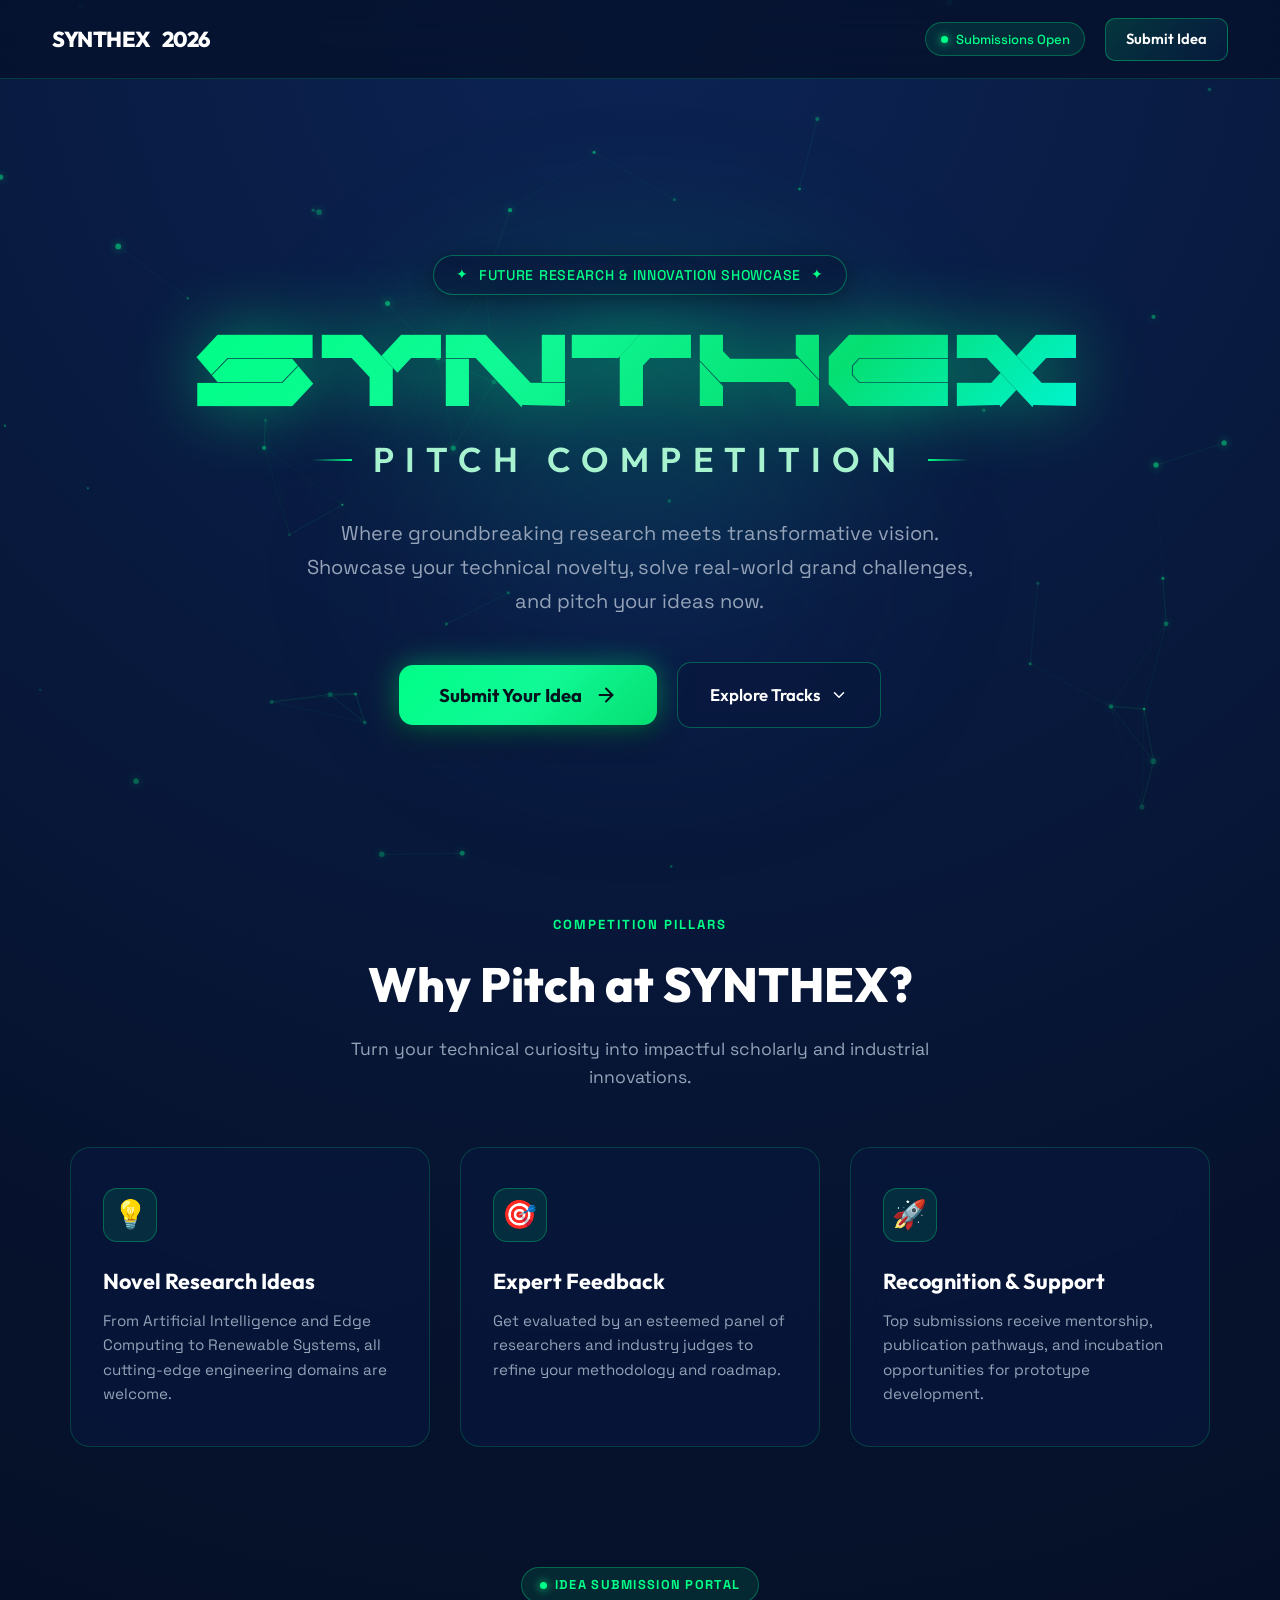
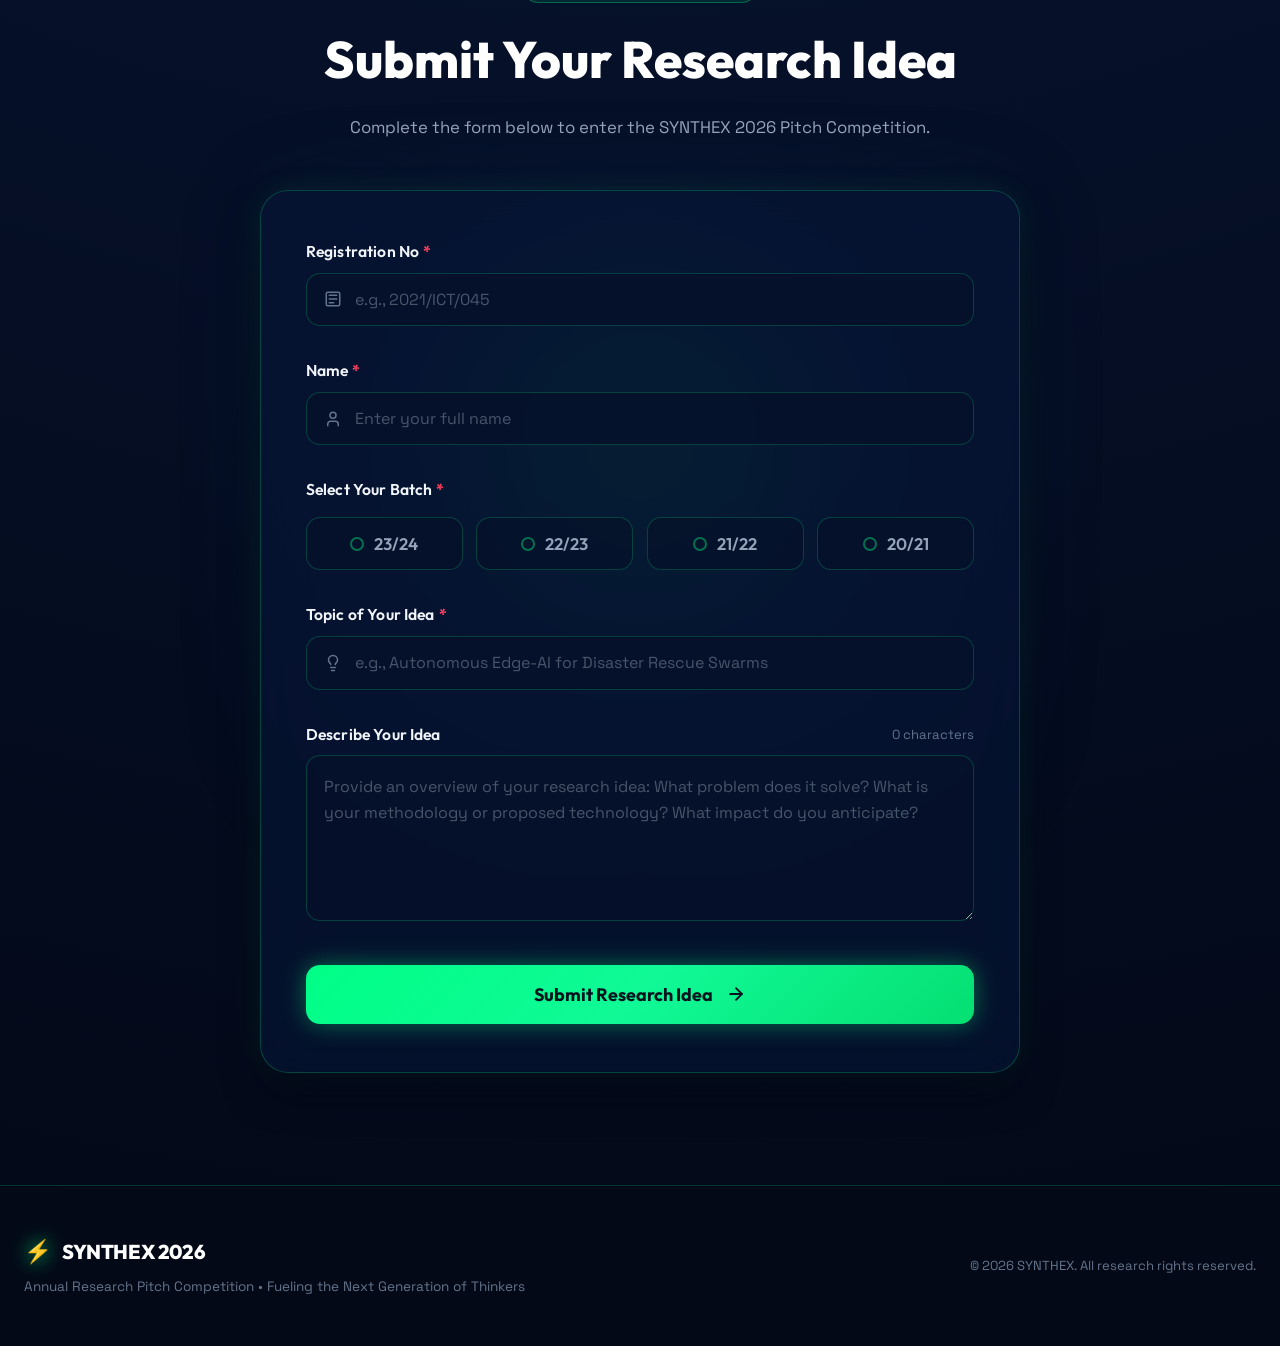
==== index.html @ 029b267d "Initial commit" ====
<!DOCTYPE html>
<html lang="en">
<head>
  <meta charset="UTF-8">
  <meta name="viewport" content="width=device-width, initial-scale=1.0">
  <title>SYNTHEX 2026 | Research Pitch Competition</title>
  <meta name="description" content="SYNTHEX 2026 Pitch Competition - Submit your innovative research ideas and transform vision into reality.">
  
  <!-- Favicon -->
  <link rel="icon" type="image/svg+xml" href="data:image/svg+xml,<svg xmlns='http://www.w3.org/2000/svg' viewBox='0 0 100 100'><text y='.9em' font-size='90'>⚡</text></svg>">
  
  <!-- Fonts: Space Grotesk & Outfit -->
  <link rel="preconnect" href="https://fonts.googleapis.com">
  <link rel="preconnect" href="https://fonts.gstatic.com" crossorigin>
  <link href="https://fonts.googleapis.com/css2?family=Outfit:wght@300;400;500;600;700;800;900&family=Space+Grotesk:wght@400;500;600;700&display=swap" rel="stylesheet">
  
  <!-- Stylesheet -->
  <link rel="stylesheet" href="styles.css">
</head>
<body>

  <!-- Ambient Glowing Background Canvas -->
  <canvas id="ambient-canvas"></canvas>

  <!-- Navigation Bar -->
  <header class="navbar">
    <div class="nav-container">
      <a href="#" class="brand-logo">
        <span class="logo-text">SYNTHEX &nbsp; 2026</span>
      </a>

      <div class="nav-actions">
        <span class="status-pill">
          <span class="pulse-dot"></span>
          Submissions Open
        </span>
        <a href="#submit-section" class="nav-cta-btn">Submit Idea</a>
      </div>
    </div>
  </header>

  <!-- Hero Section -->
  <main>
    <section class="hero-section">
      <div class="hero-glow-1"></div>
      <div class="hero-glow-2"></div>
      
      <div class="hero-content">
        <!-- Badge -->
        <div class="hero-badge">
          <span class="sparkle">✦</span>
          <span>Future Research & Innovation Showcase</span>
          <span class="sparkle">✦</span>
        </div>

        <!-- Main Title SYNTHEX -->
        <h1 class="hero-title" data-text="SYNTHEX">SYNTHEX</h1>

        <!-- Pitch Competition Subtitle -->
        <p class="hero-subtitle">Pitch Competition</p>

        <!-- Description Tagline -->
        <p class="hero-description">
          Where groundbreaking research meets transformative vision. Showcase your technical 
          novelty, solve real-world grand challenges, and pitch your ideas now.
        </p>

        <!-- CTA Action Buttons -->
        <div class="hero-actions">
          <button id="hero-submit-btn" class="cta-primary-btn">
            <span class="btn-glow"></span>
            <span class="btn-text">Submit Your Idea</span>
            <svg class="btn-icon" width="22" height="22" viewBox="0 0 24 24" fill="none" stroke="currentColor" stroke-width="2.2" stroke-linecap="round" stroke-linejoin="round">
              <path d="M5 12h14"></path>
              <path d="m12 5 7 7-7 7"></path>
            </svg>
          </button>
          
          <a href="#highlights-section" class="cta-secondary-btn">
            Explore Tracks
            <svg width="18" height="18" viewBox="0 0 24 24" fill="none" stroke="currentColor" stroke-width="2" stroke-linecap="round" stroke-linejoin="round">
              <path d="m6 9 6 6 6-6"/>
            </svg>
          </a>
        </div>

        </div>
      </div>
    </section>

    <!-- Highlights Section -->
    <section id="highlights-section" class="highlights-section">
      <div class="section-container">
        <div class="section-header">
          <span class="section-tag">COMPETITION PILLARS</span>
          <h2 class="section-title">Why Pitch at SYNTHEX?</h2>
          <p class="section-desc">Turn your technical curiosity into impactful scholarly and industrial innovations.</p>
        </div>

        <div class="cards-grid">
          <div class="feature-card">
            <div class="card-icon-box">💡</div>
            <h3>Novel Research Ideas</h3>
            <p>From Artificial Intelligence and Edge Computing to Renewable Systems, all cutting-edge engineering domains are welcome.</p>
          </div>

          <div class="feature-card">
            <div class="card-icon-box">🎯</div>
            <h3>Expert Feedback</h3>
            <p>Get evaluated by an esteemed panel of researchers and industry judges to refine your methodology and roadmap.</p>
          </div>

          <div class="feature-card">
            <div class="card-icon-box">🚀</div>
            <h3>Recognition & Support</h3>
            <p>Top submissions receive mentorship, publication pathways, and incubation opportunities for prototype development.</p>
          </div>
        </div>
      </div>
    </section>

    <!-- Submission Form Section -->
    <section id="submit-section" class="form-section">
      <div class="section-container">
        
        <!-- Form Header -->
        <div class="form-header-box">
          <div class="form-pill">
            <span class="dot-indicator"></span>
            IDEA SUBMISSION PORTAL
          </div>
          <h2 class="form-main-title">Submit Your Research Idea</h2>
          <p class="form-sub-desc">
            Complete the form below to enter the SYNTHEX 2026 Pitch Competition.
          </p>
        </div>

        <!-- Glassmorphism Form Card -->
        <div class="form-card-wrapper">
          <div class="form-glow-backdrop"></div>
          
          <form id="idea-form" class="modern-form" novalidate>
            
            <!-- Field 1: Registration Number -->
            <div class="form-group" id="group-regNo">
              <label for="regNo" class="form-label">
                Registration No <span class="required-star">*</span>
              </label>
              <div class="input-wrapper">
                <span class="input-icon">
                  <svg width="18" height="18" viewBox="0 0 24 24" fill="none" stroke="currentColor" stroke-width="2" stroke-linecap="round" stroke-linejoin="round">
                    <rect width="18" height="18" x="3" y="3" rx="2"/><path d="M7 7h10"/><path d="M7 12h10"/><path d="M7 17h6"/>
                  </svg>
                </span>
                <input 
                  type="text" 
                  id="regNo" 
                  name="regNo" 
                  class="form-control" 
                  placeholder="e.g., 2021/ICT/045"
                  required
                  autocomplete="off"
                >
                <span class="validation-badge"></span>
              </div>
            </div>

            <!-- Field 2: Full Name -->
            <div class="form-group" id="group-fullName">
              <label for="fullName" class="form-label">
                Name <span class="required-star">*</span>
              </label>
              <div class="input-wrapper">
                <span class="input-icon">
                  <svg width="18" height="18" viewBox="0 0 24 24" fill="none" stroke="currentColor" stroke-width="2" stroke-linecap="round" stroke-linejoin="round">
                    <path d="M19 21v-2a4 4 0 0 0-4-4H9a4 4 0 0 0-4 4v2"/><circle cx="12" cy="7" r="4"/>
                  </svg>
                </span>
                <input 
                  type="text" 
                  id="fullName" 
                  name="fullName" 
                  class="form-control" 
                  placeholder="Enter your full name" 
                  required
                  autocomplete="name"
                >
                <span class="validation-badge"></span>
              </div>
            </div>

            <!-- Field 3: Select Your Batch -->
            <div class="form-group" id="group-batch">
              <label class="form-label">
                Select Your Batch <span class="required-star">*</span>
              </label>
              
              <!-- Interactive Batch Selection Pills -->
              <div class="batch-pills-container" role="radiogroup" aria-label="Select Your Batch">
                <button type="button" class="batch-pill" data-batch="23/24">
                  <span class="batch-radio"></span>
                  <span class="batch-text">23/24</span>
                </button>
                <button type="button" class="batch-pill" data-batch="22/23">
                  <span class="batch-radio"></span>
                  <span class="batch-text">22/23</span>
                </button>
                <button type="button" class="batch-pill" data-batch="21/22">
                  <span class="batch-radio"></span>
                  <span class="batch-text">21/22</span>
                </button>
                <button type="button" class="batch-pill" data-batch="20/21">
                  <span class="batch-radio"></span>
                  <span class="batch-text">20/21</span>
                </button>
              </div>

              <!-- Hidden Native Select (synced for form data) -->
              <select id="batch" name="batch" class="hidden-select" required>
                <option value="" disabled selected>Select your batch</option>
                <option value="23/24">23/24</option>
                <option value="22/23">22/23</option>
                <option value="21/22">21/22</option>
                <option value="20/21">20/21</option>
              </select>
            </div>

            <!-- Field 4: Topic of Your Idea -->
            <div class="form-group" id="group-topic">
              <label for="topic" class="form-label">
                Topic of Your Idea <span class="required-star">*</span>
              </label>
              <div class="input-wrapper">
                <span class="input-icon">
                  <svg width="18" height="18" viewBox="0 0 24 24" fill="none" stroke="currentColor" stroke-width="2" stroke-linecap="round" stroke-linejoin="round">
                    <path d="M15 14c.2-1 .7-1.7 1.5-2.5 1-.9 1.5-2.2 1.5-3.5A6 6 0 0 0 6 8c0 1 .2 2.2 1.5 3.5.7.7 1.3 1.5 1.5 2.5"/>
                    <path d="M9 18h6"/><path d="M10 22h4"/>
                  </svg>
                </span>
                <input 
                  type="text" 
                  id="topic" 
                  name="topic" 
                  class="form-control" 
                  placeholder="e.g., Autonomous Edge-AI for Disaster Rescue Swarms" 
                  required
                  autocomplete="off"
                >
                <span class="validation-badge"></span>
              </div>
            </div>

            <!-- Field 5: Describe Your Idea -->
            <div class="form-group" id="group-description">
              <div class="label-with-counter">
                <label for="description" class="form-label">
                  Describe Your Idea
                </label>
                <span id="char-counter" class="char-count">0 characters</span>
              </div>

              <div class="textarea-wrapper">
                <textarea 
                  id="description" 
                  name="description" 
                  class="form-control form-textarea" 
                  rows="5" 
                  placeholder="Provide an overview of your research idea: What problem does it solve? What is your methodology or proposed technology? What impact do you anticipate?"
                ></textarea>
              </div>
            </div>

            <!-- Submission Status Alert -->
            <div id="form-alert" class="form-alert" style="display: none;"></div>

            <!-- Submit Button & Action Bar -->
            <div class="form-action-bar">
              <button type="submit" id="submit-btn" class="submit-action-btn">
                <span class="btn-spinner" id="btn-spinner" style="display: none;"></span>
                <span class="btn-label" id="btn-label">Submit Research Idea</span>
                <svg class="submit-arrow-icon" width="20" height="20" viewBox="0 0 24 24" fill="none" stroke="currentColor" stroke-width="2.2" stroke-linecap="round" stroke-linejoin="round">
                  <path d="M5 12h14"></path>
                  <path d="m12 5 7 7-7 7"></path>
                </svg>
              </button>
            </div>

          </form>
        </div>

      </div>
    </section>
  </main>

  <!-- Success Celebration Modal -->
  <div id="success-modal" class="modal-backdrop" style="display: none;">
    <div class="modal-card">
      <div class="success-icon-animated">
        <svg class="checkmark" xmlns="http://www.w3.org/2000/svg" viewBox="0 0 52 52">
          <circle class="checkmark__circle" cx="26" cy="26" r="25" fill="none"/>
          <path class="checkmark__check" fill="none" d="M14.1 27.2l7.1 7.2 16.7-16.8"/>
        </svg>
      </div>

      <span class="success-badge">SUBMISSION CONFIRMED</span>
      <h3 class="modal-title">Idea Successfully Submitted!</h3>
      <p class="modal-desc">
        Your research proposal has been recorded and safely synchronized with the official SYNTHEX 2026 Google Spreadsheet.
      </p>

      <!-- Submission Summary Box -->
      <div class="receipt-box">
        <div class="receipt-row">
          <span class="receipt-key">Topic:</span>
          <span class="receipt-val" id="receipt-topic">-</span>
        </div>
        <div class="receipt-row">
          <span class="receipt-key">Presenter:</span>
          <span class="receipt-val" id="receipt-name">-</span>
        </div>
        <div class="receipt-row">
          <span class="receipt-key">Batch:</span>
          <span class="receipt-val" id="receipt-batch">-</span>
        </div>
        <div class="receipt-row">
          <span class="receipt-key">Reference ID:</span>
          <span class="receipt-val" id="receipt-id">-</span>
        </div>
      </div>

      <div class="modal-actions">
        <button id="close-modal-btn" class="modal-primary-btn">Submit Another Idea</button>
      </div>
    </div>
  </div>

  <!-- Google Spreadsheet Integration Config Modal -->
  <div id="config-modal" class="modal-backdrop" style="display: none;">
    <div class="modal-card config-card">
      <div class="config-modal-header">
        <div class="config-title-group">
          <div class="config-icon">📊</div>
          <div>
            <h3>Google Spreadsheet Sync Settings</h3>
            <p>Configure where submitted ideas are stored</p>
          </div>
        </div>
        <button id="close-config-btn" class="close-x-btn" aria-label="Close">&times;</button>
      </div>

      <div class="config-content">
        <!-- Active Status -->
        <div class="integration-status-card">
          <div class="status-indicator-live">
            <span class="live-dot"></span>
            <div>
              <strong>Live Mode: Connected to SYNTHEX Google Form & Sheet</strong>
              <p>Form ID: <code>17yshc-_WReK7hkJFw-Rja6fRgYTfuDDETcJBow-sPzI</code></p>
            </div>
          </div>
          <span class="connected-badge">ACTIVE</span>
        </div>

        <div class="config-tabs">
          <p class="config-info-text">
            Every submission sent through this site is instantly submitted into your Google Form's response database and its linked Google Spreadsheet!
          </p>

          <div class="guide-box">
            <h4>How to view your responses in Google Sheets:</h4>
            <ol>
              <li>Open your Google Form at <a href="https://docs.google.com/forms/d/17yshc-_WReK7hkJFw-Rja6fRgYTfuDDETcJBow-sPzI/edit" target="_blank" rel="noopener">Google Forms Edit</a></li>
              <li>Click on the <strong>Responses</strong> tab at the top</li>
              <li>Click the green <strong>"Link to Sheets"</strong> icon</li>
              <li>All entries submitted from this website will appear in real time in your Google Spreadsheet!</li>
            </ol>
          </div>

          <!-- Custom Webhook URL Option (for Standalone Google Sheet via Apps Script) -->
          <div class="advanced-section">
            <label for="custom-script-url" class="advanced-label">
              <span>Optional: Custom Google Apps Script Web App URL</span>
              <span class="tag-opt">Advanced</span>
            </label>
            <input 
              type="url" 
              id="custom-script-url" 
              class="form-control code-input" 
              placeholder="https://script.google.com/macros/s/.../exec"
            >
            <p class="input-hint">Leave blank to use the pre-configured default Google Form/Sheet sync, or paste your Apps Script URL here.</p>
          </div>

          <!-- Local Backup Data Storage -->
          <div class="local-backup-bar">
            <span>Local Stored Submissions: <strong id="backup-count">0</strong></span>
            <button id="export-csv-btn" class="export-btn" type="button">Download CSV Backup</button>
          </div>
        </div>
      </div>

      <div class="modal-actions config-actions">
        <button id="save-config-btn" class="modal-primary-btn">Save Settings</button>
      </div>
    </div>
  </div>

  <!-- Footer -->
  <footer class="footer">
    <div class="footer-container">
      <div class="footer-left">
        <div class="brand-logo footer-logo">
          <span class="logo-symbol">⚡</span>
          <span class="logo-text">SYNTHEX 2026</span>
        </div>
        <p class="footer-tagline">Annual Research Pitch Competition • Fueling the Next Generation of Thinkers</p>
      </div>

      <div class="footer-right">
        <p class="copyright">© 2026 SYNTHEX. All research rights reserved.</p>
      </div>
    </div>
  </footer>

  <!-- Confetti Canvas for Celebration -->
  <canvas id="confetti-canvas"></canvas>

  <!-- App Script -->
  <script src="app.js"></script>
</body>
</html>
---- styles.css ----
/* ==========================================================================
   SYNTHEX 2026 - PITCH COMPETITION DESIGN SYSTEM
   Modern Electric Green & Deep Navy Blue Theme
   ========================================================================== */

:root {
  /* Core Deep Navy Blue Palette */
  --bg-deep: #030816;
  --bg-main: #06122d;
  --bg-secondary: #091c44;
  --bg-card: rgba(8, 24, 60, 0.74);
  --bg-card-hover: rgba(12, 34, 84, 0.9);
  --bg-glass: rgba(7, 21, 52, 0.7);
  
  /* Vibrant Electric Green & Cyber Accents */
  --accent-green: #00FF87;
  --accent-green-bright: #10F996;
  --accent-green-glow: rgba(0, 255, 135, 0.45);
  --accent-emerald: #05DF72;
  --accent-mint: #34D399;
  --accent-teal: #00F5D4;
  --accent-lime: #6EE7B7;
  --accent-navy-accent: #1E3A8A;
  
  /* Compatible Theme Colors */
  --accent-cyan: #00FF87;
  --accent-cyan-glow: rgba(0, 255, 135, 0.45);
  --accent-blue: #34D399;
  --accent-electric: #10F996;
  --accent-indigo: #05DF72;
  --accent-purple: #00F5D4;
  
  /* Text & Contrast */
  --text-pure: #ffffff;
  --text-main: #f1f5f9;
  --text-muted: #94a3b8;
  --text-dim: #64748b;
  
  /* Borders & Shadows */
  --border-subtle: rgba(0, 255, 135, 0.18);
  --border-focus: rgba(0, 255, 135, 0.75);
  --border-glass: rgba(255, 255, 255, 0.08);
  --shadow-card: 0 20px 45px -10px rgba(2, 6, 20, 0.85), 0 0 35px -5px rgba(0, 255, 135, 0.12);
  --shadow-glow: 0 0 25px rgba(0, 255, 135, 0.38);

  /* Typography */
  --font-display: 'Outfit', sans-serif;
  --font-body: 'Space Grotesk', -apple-system, BlinkMacSystemFont, sans-serif;
  --font-heading-display: 'Resond', 'Outfit', sans-serif;

  /* Transitions */
  --transition-smooth: all 0.3s cubic-bezier(0.16, 1, 0.3, 1);
  --transition-spring: all 0.4s cubic-bezier(0.34, 1.56, 0.64, 1);
}

/* Base & Reset */
*, *::before, *::after {
  box-sizing: border-box;
  margin: 0;
  padding: 0;
}

@font-face {
  font-family: 'Resond';
  src: url('Resond-Regular.otf') format('opentype');
  font-style: normal;
  font-display: swap;
}

html {
  scroll-behavior: smooth;
  font-size: 16px;
  background-color: var(--bg-deep);
}

body {
  font-family: var(--font-body);
  color: var(--text-main);
  background: radial-gradient(circle at 50% 0%, #0c2354 0%, var(--bg-main) 45%, var(--bg-deep) 100%);
  min-height: 100vh;
  overflow-x: hidden;
  line-height: 1.6;
  position: relative;
  -webkit-font-smoothing: antialiased;
}

/* Background Ambient Canvas */
#ambient-canvas {
  position: fixed;
  top: 0;
  left: 0;
  width: 100%;
  height: 100%;
  pointer-events: none;
  z-index: 0;
  opacity: 0.75;
}

/* Confetti Celebration Canvas */
#confetti-canvas {
  position: fixed;
  top: 0;
  left: 0;
  width: 100%;
  height: 100%;
  pointer-events: none;
  z-index: 99999;
}

/* ==========================================================================
   NAVIGATION BAR
   ========================================================================== */

.navbar {
  position: sticky;
  top: 0;
  width: 100%;
  z-index: 100;
  backdrop-filter: blur(18px);
  -webkit-backdrop-filter: blur(18px);
  background: rgba(6, 18, 45, 0.82);
  border-bottom: 1px solid var(--border-subtle);
  transition: var(--transition-smooth);
}

.nav-container {
  max-width: 1240px;
  margin: 0 auto;
  padding: 1.1rem 2rem;
  display: flex;
  align-items: center;
  justify-content: space-between;
}

.brand-logo {
  display: flex;
  align-items: center;
  gap: 0.65rem;
  text-decoration: none;
  color: var(--text-pure);
  font-family: var(--font-display);
  font-weight: 800;
  font-size: 1.35rem;
  letter-spacing: -0.02em;
}

.logo-symbol {
  font-size: 1.4rem;
  filter: drop-shadow(0 0 10px var(--accent-green));
}

.logo-year {
  font-size: 0.85rem;
  font-weight: 600;
  padding: 0.2rem 0.55rem;
  background: rgba(0, 255, 135, 0.12);
  color: var(--accent-green);
  border-radius: 999px;
  border: 1px solid rgba(0, 255, 135, 0.35);
  margin-left: 0.35rem;
}

.nav-actions {
  display: flex;
  align-items: center;
  gap: 1.25rem;
}

.status-pill {
  display: inline-flex;
  align-items: center;
  gap: 0.5rem;
  padding: 0.35rem 0.9rem;
  background: rgba(0, 255, 135, 0.1);
  color: var(--accent-green);
  border: 1px solid rgba(0, 255, 135, 0.28);
  border-radius: 999px;
  font-size: 0.82rem;
  font-weight: 500;
}

.pulse-dot {
  width: 7px;
  height: 7px;
  background-color: var(--accent-green);
  border-radius: 50%;
  box-shadow: 0 0 8px var(--accent-green);
  animation: pulseAnimation 2s infinite;
}

@keyframes pulseAnimation {
  0% { transform: scale(0.95); opacity: 0.8; }
  50% { transform: scale(1.4); opacity: 1; }
  100% { transform: scale(0.95); opacity: 0.8; }
}

.nav-cta-btn {
  text-decoration: none;
  font-family: var(--font-display);
  font-weight: 600;
  font-size: 0.92rem;
  color: var(--text-pure);
  background: linear-gradient(135deg, rgba(0, 255, 135, 0.15), rgba(10, 35, 80, 0.45));
  padding: 0.55rem 1.25rem;
  border-radius: 10px;
  border: 1px solid rgba(0, 255, 135, 0.35);
  transition: var(--transition-smooth);
}

.nav-cta-btn:hover {
  background: linear-gradient(135deg, var(--accent-green), var(--accent-emerald));
  color: #03141f;
  box-shadow: 0 0 20px rgba(0, 255, 135, 0.45);
  transform: translateY(-1px);
}

.icon-btn {
  background: rgba(255, 255, 255, 0.05);
  border: 1px solid var(--border-subtle);
  color: var(--text-muted);
  width: 40px;
  height: 40px;
  border-radius: 10px;
  cursor: pointer;
  display: flex;
  align-items: center;
  justify-content: center;
  transition: var(--transition-smooth);
}

.icon-btn:hover {
  color: var(--accent-green);
  border-color: var(--accent-green);
  background: rgba(0, 255, 135, 0.12);
  transform: rotate(30deg);
}

/* ==========================================================================
   HERO SECTION
   Large Capital SYNTHEX, Pitch Competition Subtitle, Dark Navy BG, CTA
   ========================================================================== */

.hero-section {
  position: relative;
  min-height: 88vh;
  display: flex;
  align-items: center;
  justify-content: center;
  text-align: center;
  padding: 5rem 1.5rem 2rem;
  z-index: 10;
}

/* Ambient Radial Glows behind Hero */
.hero-glow-1 {
  position: absolute;
  top: 15%;
  left: 50%;
  transform: translateX(-50%);
  width: 650px;
  height: 400px;
  background: radial-gradient(ellipse at center, rgba(0, 255, 135, 0.22) 0%, rgba(16, 249, 150, 0.08) 45%, transparent 70%);
  filter: blur(70px);
  pointer-events: none;
  z-index: -1;
}

.hero-glow-2 {
  position: absolute;
  top: 40%;
  left: 50%;
  transform: translateX(-50%);
  width: 500px;
  height: 350px;
  background: radial-gradient(ellipse at center, rgba(14, 45, 105, 0.45) 0%, transparent 70%);
  filter: blur(85px);
  pointer-events: none;
  z-index: -1;
}

.hero-content {
  max-width: 900px;
  margin: 0 auto;
  display: flex;
  flex-direction: column;
  align-items: center;
}

.hero-badge {
  display: inline-flex;
  align-items: center;
  gap: 0.65rem;
  padding: 0.5rem 1.35rem;
  background: rgba(8, 24, 60, 0.75);
  border: 1px solid rgba(0, 255, 135, 0.35);
  border-radius: 999px;
  font-size: 0.88rem;
  font-weight: 500;
  color: var(--accent-green);
  letter-spacing: 0.05em;
  text-transform: uppercase;
  margin-bottom: 2rem;
  backdrop-filter: blur(10px);
  box-shadow: 0 4px 20px rgba(0, 0, 0, 0.35);
  animation: floatSubtle 4s ease-in-out infinite;
}

@keyframes floatSubtle {
  0%, 100% { transform: translateY(0); }
  50% { transform: translateY(-4px); }
}

.sparkle {
  color: var(--accent-green);
  font-size: 0.85rem;
}

/* SYNTHEX: Large Capital Font matching electric green and navy theme */
.hero-title {
  font-family: var(--font-heading-display);
  font-size: clamp(3.2rem, 8.5vw, 6rem);
  text-transform: uppercase;
  letter-spacing: 0.08em;
  line-height: 0.95;
  margin-bottom: 0.85rem;
  position: relative;
  
  /* Luminous Electric Green Gradient (No White) */
  background: linear-gradient(
    135deg, 
    #00FF87 0%, 
    #10F996 35%, 
    #05DF72 70%, 
    #00F5D4 100%
  );
  -webkit-background-clip: text;
  background-clip: text;
  -webkit-text-fill-color: transparent;
  
  filter: drop-shadow(0 0 35px rgba(0, 255, 135, 0.45));
  user-select: none;
}

/* Pitch Competition: Smaller font directly below SYNTHEX */
.hero-subtitle {
  font-family: var(--font-display);
  font-size: clamp(1.35rem, 3.2vw, 2.15rem);
  font-weight: 600;
  letter-spacing: 0.32em;
  text-transform: uppercase;
  color: #a7f3d0;
  margin-bottom: 1.8rem;
  position: relative;
  display: inline-block;
  padding: 0 1rem;
}

.hero-subtitle::before,
.hero-subtitle::after {
  content: '';
  position: absolute;
  top: 50%;
  width: 40px;
  height: 2px;
  background: linear-gradient(90deg, transparent, var(--accent-green));
}

.hero-subtitle::before {
  left: -45px;
}

.hero-subtitle::after {
  right: -45px;
  background: linear-gradient(90deg, var(--accent-green), transparent);
}

.hero-description {
  font-size: clamp(1.05rem, 2vw, 1.25rem);
  color: var(--text-muted);
  max-width: 680px;
  margin-bottom: 2.8rem;
  line-height: 1.7;
}

/* Hero Actions */
.hero-actions {
  display: flex;
  align-items: center;
  justify-content: center;
  flex-wrap: wrap;
  gap: 1.25rem;
  margin-bottom: 1rem;
}

/* "Submit Your Idea" Hero Button */
.cta-primary-btn {
  position: relative;
  display: inline-flex;
  align-items: center;
  gap: 0.85rem;
  padding: 1.15rem 2.5rem;
  font-family: var(--font-display);
  font-size: 1.15rem;
  font-weight: 700;
  color: #03141f;
  background: linear-gradient(135deg, #00FF87 0%, #10F996 50%, #05DF72 100%);
  border: none;
  border-radius: 14px;
  cursor: pointer;
  box-shadow: 0 0 30px rgba(0, 255, 135, 0.45), 0 10px 25px rgba(2, 6, 20, 0.65);
  transition: var(--transition-spring);
  overflow: hidden;
}

.cta-primary-btn:hover {
  transform: translateY(-3px) scale(1.03);
  box-shadow: 0 0 45px rgba(0, 255, 135, 0.75), 0 15px 30px rgba(2, 6, 20, 0.8);
}

.cta-primary-btn:active {
  transform: translateY(0) scale(0.99);
}

.btn-glow {
  position: absolute;
  top: -50%;
  left: -50%;
  width: 200%;
  height: 200%;
  background: radial-gradient(circle, rgba(255, 255, 255, 0.4) 10%, transparent 60%);
  opacity: 0;
  transform: rotate(30deg);
  transition: opacity 0.5s;
  pointer-events: none;
}

.cta-primary-btn:hover .btn-glow {
  opacity: 1;
}

.btn-icon {
  transition: transform 0.3s ease;
}

.cta-primary-btn:hover .btn-icon {
  transform: translateX(4px);
}

.cta-secondary-btn {
  display: inline-flex;
  align-items: center;
  gap: 0.6rem;
  padding: 1.15rem 2rem;
  font-family: var(--font-display);
  font-size: 1.05rem;
  font-weight: 600;
  color: var(--text-pure);
  background: rgba(8, 24, 60, 0.65);
  border: 1px solid rgba(0, 255, 135, 0.3);
  border-radius: 14px;
  text-decoration: none;
  backdrop-filter: blur(10px);
  transition: var(--transition-smooth);
}

.cta-secondary-btn:hover {
  background: rgba(12, 34, 84, 0.9);
  border-color: var(--accent-green);
  color: var(--accent-green);
  transform: translateY(-2px);
}

/* ==========================================================================
   HIGHLIGHTS / TRACKS SECTION
   ========================================================================== */

.highlights-section {
  position: relative;
  padding: 2.5rem 1.5rem;
  z-index: 10;
}

.section-container {
  max-width: 1140px;
  margin: 0 auto;
}

.section-header {
  text-align: center;
  margin-bottom: 3.5rem;
}

.section-tag {
  display: inline-block;
  font-size: 0.82rem;
  font-weight: 700;
  letter-spacing: 0.15em;
  color: var(--accent-green);
  text-transform: uppercase;
  margin-bottom: 0.65rem;
}

.section-title {
  font-family: var(--font-display);
  font-size: clamp(2.1rem, 4vw, 3rem);
  font-weight: 800;
  color: var(--text-pure);
  margin-bottom: 0.75rem;
}

.section-desc {
  font-size: 1.1rem;
  color: var(--text-muted);
  max-width: 580px;
  margin: 0 auto;
}

.cards-grid {
  display: grid;
  grid-template-columns: repeat(auto-fit, minmax(300px, 1fr));
  gap: 1.85rem;
}

.feature-card {
  background: var(--bg-card);
  border: 1px solid var(--border-subtle);
  border-radius: 20px;
  padding: 2.5rem 2rem;
  backdrop-filter: blur(16px);
  transition: var(--transition-smooth);
  position: relative;
  overflow: hidden;
}

.feature-card::before {
  content: '';
  position: absolute;
  top: 0;
  left: 0;
  width: 100%;
  height: 3px;
  background: linear-gradient(90deg, var(--accent-green), var(--accent-emerald));
  opacity: 0;
  transition: opacity 0.3s ease;
}

.feature-card:hover {
  transform: translateY(-6px);
  background: var(--bg-card-hover);
  border-color: rgba(0, 255, 135, 0.45);
  box-shadow: var(--shadow-card);
}

.feature-card:hover::before {
  opacity: 1;
}

.card-icon-box {
  width: 54px;
  height: 54px;
  display: flex;
  align-items: center;
  justify-content: center;
  font-size: 1.75rem;
  background: rgba(0, 255, 135, 0.1);
  border: 1px solid rgba(0, 255, 135, 0.28);
  border-radius: 14px;
  margin-bottom: 1.4rem;
}

.feature-card h3 {
  font-family: var(--font-display);
  font-size: 1.35rem;
  font-weight: 700;
  color: var(--text-pure);
  margin-bottom: 0.65rem;
}

.feature-card p {
  color: var(--text-muted);
  font-size: 0.95rem;
  line-height: 1.6;
}

/* ==========================================================================
   SUBMISSION FORM SECTION
   Glassmorphic Interactive Form Container with Real-time Validation
   ========================================================================== */

.form-section {
  position: relative;
  padding: 5rem 1.5rem 7rem;
  z-index: 10;
}

.form-header-box {
  text-align: center;
  max-width: 680px;
  margin: 0 auto 3rem;
}

.form-pill {
  display: inline-flex;
  align-items: center;
  gap: 0.5rem;
  padding: 0.4rem 1.1rem;
  background: rgba(0, 255, 135, 0.1);
  border: 1px solid rgba(0, 255, 135, 0.3);
  border-radius: 999px;
  font-size: 0.8rem;
  font-weight: 700;
  letter-spacing: 0.1em;
  color: var(--accent-green);
  margin-bottom: 1rem;
}

.dot-indicator {
  width: 7px;
  height: 7px;
  background-color: var(--accent-green);
  border-radius: 50%;
  box-shadow: 0 0 8px var(--accent-green);
}

.form-main-title {
  font-family: var(--font-display);
  font-size: clamp(2.2rem, 4.5vw, 3.2rem);
  font-weight: 800;
  color: var(--text-pure);
  margin-bottom: 0.85rem;
}

.form-sub-desc {
  font-size: 1.05rem;
  color: var(--text-muted);
  line-height: 1.65;
}

/* Form Card Wrapper */
.form-card-wrapper {
  max-width: 760px;
  margin: 0 auto;
  position: relative;
}

.form-glow-backdrop {
  position: absolute;
  inset: -15px;
  background: radial-gradient(circle at 50% 30%, rgba(0, 255, 135, 0.18), rgba(10, 35, 85, 0.22), transparent 70%);
  filter: blur(35px);
  border-radius: 35px;
  z-index: -1;
  pointer-events: none;
}

.modern-form {
  background: var(--bg-glass);
  backdrop-filter: blur(25px);
  -webkit-backdrop-filter: blur(25px);
  border: 1px solid rgba(0, 255, 135, 0.22);
  border-radius: 28px;
  padding: 3rem 2.8rem;
  box-shadow: var(--shadow-card);
  display: flex;
  flex-direction: column;
  gap: 2rem;
  transition: var(--transition-smooth);
}

/* Highlight glow when focused or navigated to */
.modern-form.form-active-glow {
  border-color: var(--accent-green);
  box-shadow: 0 0 50px rgba(0, 255, 135, 0.35), var(--shadow-card);
}

/* Form Groups & Labels */
.form-group {
  display: flex;
  flex-direction: column;
  gap: 0.55rem;
}

.form-label {
  font-family: var(--font-display);
  font-weight: 600;
  font-size: 0.98rem;
  color: var(--text-main);
  letter-spacing: 0.01em;
  display: flex;
  align-items: center;
  gap: 0.25rem;
}

.required-star {
  color: #f43f5e;
  font-weight: 700;
}

.optional-tag {
  font-size: 0.82rem;
  color: var(--text-dim);
  font-weight: 400;
  margin-left: 0.35rem;
}

.label-with-counter {
  display: flex;
  align-items: center;
  justify-content: space-between;
}

.char-count {
  font-size: 0.82rem;
  color: var(--text-dim);
  font-family: var(--font-body);
}

/* Input Wrappers & Modern Inputs */
.input-wrapper,
.textarea-wrapper {
  position: relative;
  display: flex;
  align-items: center;
}

.input-icon {
  position: absolute;
  left: 1.15rem;
  color: var(--text-dim);
  pointer-events: none;
  display: flex;
  align-items: center;
  transition: color 0.25s ease;
}

.form-control {
  width: 100%;
  padding: 0.95rem 1.15rem 0.95rem 3rem;
  font-family: var(--font-body);
  font-size: 1rem;
  color: var(--text-pure);
  background: rgba(6, 17, 42, 0.75);
  border: 1px solid rgba(0, 255, 135, 0.2);
  border-radius: 14px;
  outline: none;
  transition: var(--transition-smooth);
}

.form-control::placeholder {
  color: #475569;
}

.form-control:focus {
  border-color: var(--accent-green);
  background: rgba(8, 22, 54, 0.92);
  box-shadow: 0 0 0 3px rgba(0, 255, 135, 0.18), 0 0 20px rgba(0, 255, 135, 0.2);
}

.form-control:focus + .validation-badge,
.input-wrapper:focus-within .input-icon {
  color: var(--accent-green);
}

.form-textarea {
  padding: 1.1rem;
  min-height: 130px;
  resize: vertical;
  line-height: 1.6;
}

.helper-text {
  font-size: 0.82rem;
  color: var(--text-dim);
  padding-left: 0.25rem;
}

/* Validation States */
.form-group.has-error .form-control {
  border-color: #f43f5e;
  box-shadow: 0 0 0 3px rgba(244, 63, 94, 0.18);
}

.form-group.has-error .helper-text {
  color: #fb7185;
}

.form-group.has-success .form-control {
  border-color: #10b981;
}

/* ==========================================================================
   INTERACTIVE BATCH SELECTION PILLS (23/24, 22/23, 21/22, 20/21)
   Fast, Tactile, Modern Replacement for plain Dropdowns
   ========================================================================== */

.batch-pills-container {
  display: grid;
  grid-template-columns: repeat(4, 1fr);
  gap: 0.85rem;
  margin-top: 0.35rem;
}

.batch-pill {
  display: flex;
  align-items: center;
  justify-content: center;
  gap: 0.65rem;
  padding: 0.95rem 0.5rem;
  background: rgba(6, 17, 42, 0.68);
  border: 1px solid rgba(0, 255, 135, 0.2);
  border-radius: 14px;
  cursor: pointer;
  color: var(--text-muted);
  font-family: var(--font-display);
  font-size: 1.05rem;
  font-weight: 600;
  transition: var(--transition-spring);
  user-select: none;
}

.batch-radio {
  width: 14px;
  height: 14px;
  border-radius: 50%;
  border: 2px solid rgba(0, 255, 135, 0.4);
  position: relative;
  transition: var(--transition-smooth);
}

.batch-pill:hover {
  border-color: var(--accent-green);
  color: var(--text-pure);
  background: rgba(10, 28, 68, 0.85);
  transform: translateY(-2px);
}

.batch-pill.active {
  background: linear-gradient(135deg, rgba(0, 255, 135, 0.2), rgba(10, 35, 80, 0.65));
  border-color: var(--accent-green);
  color: var(--accent-green);
  box-shadow: 0 0 20px rgba(0, 255, 135, 0.32);
  transform: translateY(-2px);
}

.batch-pill.active .batch-radio {
  border-color: var(--accent-green);
  background-color: var(--accent-green);
  box-shadow: 0 0 8px var(--accent-green);
}

.hidden-select {
  position: absolute;
  width: 1px;
  height: 1px;
  opacity: 0;
  pointer-events: none;
}

/* Prompt Chips for Idea Guidance */
.prompt-chips {
  display: flex;
  align-items: center;
  flex-wrap: wrap;
  gap: 0.5rem;
  margin-bottom: 0.4rem;
}

.chip-hint {
  font-size: 0.78rem;
  color: var(--text-dim);
}

.prompt-chip {
  font-size: 0.78rem;
  padding: 0.25rem 0.65rem;
  background: rgba(0, 255, 135, 0.08);
  border: 1px solid rgba(0, 255, 135, 0.2);
  border-radius: 999px;
  color: var(--accent-mint);
  user-select: none;
}

/* Form Alert */
.form-alert {
  padding: 1rem 1.25rem;
  border-radius: 12px;
  font-size: 0.95rem;
  display: flex;
  align-items: center;
  gap: 0.75rem;
}

.form-alert.alert-error {
  background: rgba(244, 63, 94, 0.15);
  border: 1px solid rgba(244, 63, 94, 0.4);
  color: #fecdd3;
}

.form-alert.alert-success {
  background: rgba(0, 255, 135, 0.15);
  border: 1px solid rgba(0, 255, 135, 0.4);
  color: #a7f3d0;
}

/* Form Action Bar */
.form-action-bar {
  display: flex;
  flex-direction: column;
  align-items: center;
  gap: 1.25rem;
  margin-top: 0.75rem;
}

.submit-action-btn {
  width: 100%;
  display: flex;
  align-items: center;
  justify-content: center;
  gap: 0.85rem;
  padding: 1.15rem 2rem;
  font-family: var(--font-display);
  font-size: 1.12rem;
  font-weight: 700;
  color: #03141f;
  background: linear-gradient(135deg, #00FF87 0%, #10F996 50%, #05DF72 100%);
  border: none;
  border-radius: 14px;
  cursor: pointer;
  box-shadow: 0 0 25px rgba(0, 255, 135, 0.4);
  transition: var(--transition-spring);
}

.submit-action-btn:hover:not(:disabled) {
  transform: translateY(-2px);
  box-shadow: 0 0 40px rgba(0, 255, 135, 0.7);
  filter: brightness(1.08);
}

.submit-action-btn:disabled {
  opacity: 0.7;
  cursor: not-allowed;
  transform: none;
}

.submit-arrow-icon {
  transition: transform 0.25s ease;
}

.submit-action-btn:hover:not(:disabled) .submit-arrow-icon {
  transform: translateX(5px);
}

/* Spinner */
.btn-spinner {
  width: 20px;
  height: 20px;
  border: 3px solid rgba(4, 12, 30, 0.3);
  border-top-color: #040c1e;
  border-radius: 50%;
  animation: spin 0.8s linear infinite;
}

@keyframes spin {
  to { transform: rotate(360deg); }
}

.secure-sync-notice {
  display: flex;
  align-items: center;
  gap: 0.5rem;
  font-size: 0.85rem;
  color: var(--accent-blue);
  font-weight: 500;
}

/* ==========================================================================
   MODAL SYSTEMS (Celebration Modal & Spreadsheet Config Modal)
   ========================================================================== */

.modal-backdrop {
  position: fixed;
  inset: 0;
  background: rgba(2, 6, 23, 0.85);
  backdrop-filter: blur(12px);
  -webkit-backdrop-filter: blur(12px);
  display: flex;
  align-items: center;
  justify-content: center;
  padding: 1.5rem;
  z-index: 10000;
  animation: fadeIn 0.3s ease;
}

@keyframes fadeIn {
  from { opacity: 0; }
  to { opacity: 1; }
}

.modal-card {
  background: var(--bg-secondary);
  border: 1px solid rgba(0, 255, 135, 0.35);
  border-radius: 28px;
  max-width: 540px;
  width: 100%;
  padding: 2.8rem 2.2rem;
  text-align: center;
  box-shadow: 0 25px 60px rgba(0, 0, 0, 0.85), 0 0 40px rgba(0, 255, 135, 0.22);
  animation: popIn 0.4s cubic-bezier(0.34, 1.56, 0.64, 1);
  position: relative;
}

@keyframes popIn {
  from { transform: scale(0.85); opacity: 0; }
  to { transform: scale(1); opacity: 1; }
}

/* Animated Checkmark */
.success-icon-animated {
  width: 76px;
  height: 76px;
  margin: 0 auto 1.5rem;
}

.checkmark {
  width: 76px;
  height: 76px;
  border-radius: 50%;
  display: block;
  stroke-width: 3.5;
  stroke: #10b981;
  stroke-miterlimit: 10;
  box-shadow: inset 0 0 0 #10b981;
  animation: fillCircle 0.4s ease-in-out 0.4s forwards, scaleUp 0.3s ease-in-out 0.9s both;
}

.checkmark__circle {
  stroke-dasharray: 166;
  stroke-dashoffset: 166;
  stroke-width: 3.5;
  stroke-miterlimit: 10;
  stroke: #10b981;
  fill: rgba(0, 255, 135, 0.12);
  animation: strokeCircle 0.6s cubic-bezier(0.65, 0, 0.45, 1) forwards;
}

.checkmark__check {
  transform-origin: 50% 50%;
  stroke-dasharray: 48;
  stroke-dashoffset: 48;
  animation: strokeCheck 0.35s cubic-bezier(0.65, 0, 0.45, 1) 0.6s forwards;
}

@keyframes strokeCircle {
  100% { stroke-dashoffset: 0; }
}

@keyframes strokeCheck {
  100% { stroke-dashoffset: 0; }
}

.success-badge {
  display: inline-block;
  font-size: 0.78rem;
  font-weight: 700;
  color: var(--accent-green);
  letter-spacing: 0.12em;
  background: rgba(0, 255, 135, 0.12);
  border: 1px solid rgba(0, 255, 135, 0.3);
  padding: 0.35rem 0.9rem;
  border-radius: 999px;
  margin-bottom: 0.85rem;
}

.modal-title {
  font-family: var(--font-display);
  font-size: 1.85rem;
  font-weight: 800;
  color: var(--text-pure);
  margin-bottom: 0.75rem;
}

.modal-desc {
  color: var(--text-muted);
  font-size: 0.98rem;
  margin-bottom: 1.85rem;
  line-height: 1.6;
}

/* Receipt Details */
.receipt-box {
  background: rgba(6, 17, 42, 0.8);
  border: 1px solid var(--border-subtle);
  border-radius: 16px;
  padding: 1.25rem 1.4rem;
  text-align: left;
  display: flex;
  flex-direction: column;
  gap: 0.75rem;
  margin-bottom: 2rem;
}

.receipt-row {
  display: flex;
  justify-content: space-between;
  align-items: center;
  font-size: 0.9rem;
}

.receipt-key {
  color: var(--text-dim);
}

.receipt-val {
  font-weight: 600;
  color: var(--text-main);
  max-width: 65%;
  overflow: hidden;
  text-overflow: ellipsis;
  white-space: nowrap;
}

.modal-primary-btn {
  width: 100%;
  padding: 1rem 1.8rem;
  font-family: var(--font-display);
  font-weight: 700;
  font-size: 1.05rem;
  color: #03141f;
  background: linear-gradient(135deg, var(--accent-green), var(--accent-emerald));
  border: none;
  border-radius: 14px;
  cursor: pointer;
  transition: var(--transition-smooth);
}

.modal-primary-btn:hover {
  filter: brightness(1.1);
  box-shadow: 0 0 25px rgba(0, 255, 135, 0.45);
}

/* Config Modal Customizations */
.config-card {
  max-width: 620px;
  text-align: left;
  padding: 2.5rem;
}

.config-modal-header {
  display: flex;
  align-items: center;
  justify-content: space-between;
  margin-bottom: 1.5rem;
  border-bottom: 1px solid var(--border-subtle);
  padding-bottom: 1.25rem;
}

.config-title-group {
  display: flex;
  align-items: center;
  gap: 1rem;
}

.config-icon {
  font-size: 1.85rem;
}

.config-title-group h3 {
  font-family: var(--font-display);
  font-size: 1.35rem;
  color: var(--text-pure);
}

.config-title-group p {
  font-size: 0.85rem;
  color: var(--text-dim);
}

.close-x-btn {
  background: none;
  border: none;
  color: var(--text-dim);
  font-size: 1.75rem;
  cursor: pointer;
  line-height: 1;
}

.close-x-btn:hover {
  color: var(--text-pure);
}

.integration-status-card {
  display: flex;
  align-items: center;
  justify-content: space-between;
  background: rgba(0, 255, 135, 0.08);
  border: 1px solid rgba(0, 255, 135, 0.25);
  border-radius: 14px;
  padding: 1rem 1.25rem;
  margin-bottom: 1.5rem;
}

.status-indicator-live {
  display: flex;
  align-items: center;
  gap: 0.85rem;
}

.live-dot {
  width: 10px;
  height: 10px;
  background-color: var(--accent-green);
  border-radius: 50%;
  box-shadow: 0 0 10px var(--accent-green);
}

.status-indicator-live strong {
  color: var(--accent-green);
  font-size: 0.95rem;
}

.status-indicator-live p {
  font-size: 0.82rem;
  color: var(--text-dim);
}

.status-indicator-live code {
  color: var(--accent-mint);
  font-family: monospace;
}

.connected-badge {
  font-size: 0.75rem;
  font-weight: 700;
  letter-spacing: 0.1em;
  padding: 0.3rem 0.65rem;
  background: var(--accent-green);
  color: #03141f;
  border-radius: 6px;
}

.config-info-text {
  font-size: 0.92rem;
  color: var(--text-muted);
  margin-bottom: 1.25rem;
  line-height: 1.6;
}

.guide-box {
  background: rgba(6, 17, 42, 0.75);
  border: 1px solid var(--border-subtle);
  border-radius: 14px;
  padding: 1.25rem 1.4rem;
  margin-bottom: 1.5rem;
}

.guide-box h4 {
  font-size: 0.92rem;
  color: var(--accent-green);
  margin-bottom: 0.65rem;
}

.guide-box ol {
  padding-left: 1.25rem;
  font-size: 0.88rem;
  color: var(--text-muted);
  line-height: 1.65;
}

.guide-box a {
  color: var(--accent-mint);
  text-decoration: underline;
}

.advanced-section {
  display: flex;
  flex-direction: column;
  gap: 0.5rem;
  margin-bottom: 1.5rem;
}

.advanced-label {
  display: flex;
  align-items: center;
  justify-content: space-between;
  font-size: 0.88rem;
  color: var(--text-main);
  font-weight: 600;
}

.tag-opt {
  font-size: 0.72rem;
  color: var(--text-dim);
  background: rgba(255, 255, 255, 0.08);
  padding: 0.15rem 0.5rem;
  border-radius: 4px;
}

.code-input {
  padding-left: 1.15rem;
  font-family: monospace;
  font-size: 0.85rem;
}

.input-hint {
  font-size: 0.78rem;
  color: var(--text-dim);
}

.local-backup-bar {
  display: flex;
  align-items: center;
  justify-content: space-between;
  padding: 0.85rem 1rem;
  background: rgba(8, 24, 60, 0.55);
  border: 1px solid var(--border-subtle);
  border-radius: 12px;
  font-size: 0.88rem;
  color: var(--text-muted);
}

.export-btn {
  background: rgba(0, 255, 135, 0.15);
  border: 1px solid rgba(0, 255, 135, 0.35);
  color: var(--accent-green);
  padding: 0.4rem 0.85rem;
  border-radius: 8px;
  font-size: 0.82rem;
  cursor: pointer;
  transition: var(--transition-smooth);
}

.export-btn:hover {
  background: var(--accent-green);
  color: #03141f;
}

.config-actions {
  margin-top: 1.5rem;
}

/* ==========================================================================
   FOOTER
   ========================================================================== */

.footer {
  border-top: 1px solid var(--border-subtle);
  background: rgba(4, 10, 24, 0.95);
  padding: 3rem 1.5rem;
  position: relative;
  z-index: 10;
}

.footer-container {
  max-width: 1240px;
  margin: 0 auto;
  display: flex;
  align-items: center;
  justify-content: space-between;
  flex-wrap: wrap;
  gap: 1.5rem;
}

.footer-logo {
  font-size: 1.25rem;
  margin-bottom: 0.35rem;
}

.footer-tagline {
  font-size: 0.85rem;
  color: var(--text-dim);
}

.copyright {
  font-size: 0.82rem;
  color: var(--text-dim);
}

/* ==========================================================================
   RESPONSIVE DESIGN (Tablets & Mobile Phones)
   ========================================================================== */

@media (max-width: 768px) {
  .nav-container {
    padding: 1rem 1.25rem;
  }

  .status-pill {
    display: none;
  }

  .hero-section {
    padding: 4rem 1.25rem 3rem;
  }

  .hero-subtitle::before,
  .hero-subtitle::after {
    display: none;
  }

  .hero-stats {
    gap: 1.25rem;
    padding: 1rem 1.5rem;
  }

  .modern-form {
    padding: 2.2rem 1.5rem;
  }

  .batch-pills-container {
    grid-template-columns: repeat(2, 1fr);
  }

  .modal-card {
    padding: 2.2rem 1.5rem;
  }

  .footer-container {
    flex-direction: column;
    text-align: center;
    align-items: center;
  }
}

@media (max-width: 480px) {
  .hero-title {
    font-size: 3.6rem;
  }

  .hero-subtitle {
    font-size: 1.15rem;
    letter-spacing: 0.2em;
  }

  .cta-primary-btn {
    width: 100%;
    justify-content: center;
  }

  .cta-secondary-btn {
    width: 100%;
    justify-content: center;
  }

  .batch-pills-container {
    grid-template-columns: repeat(2, 1fr);
  }
}
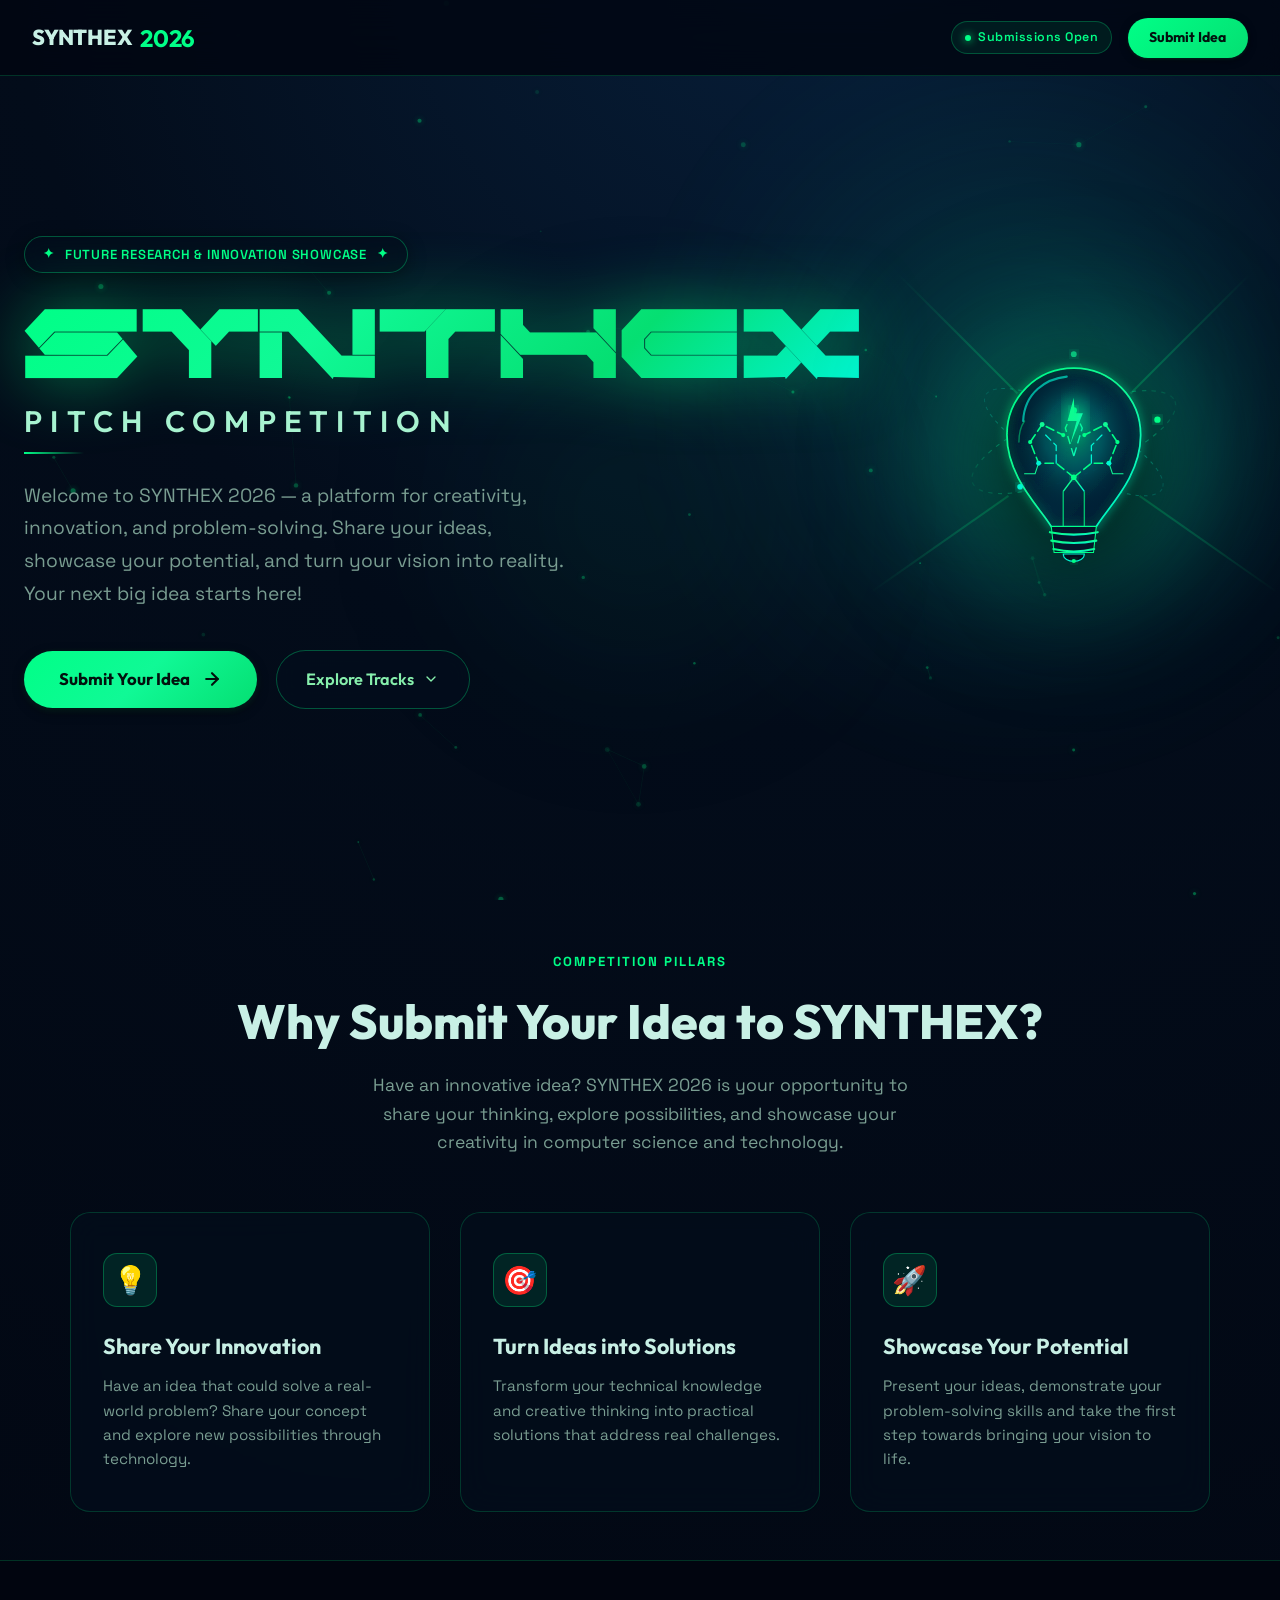
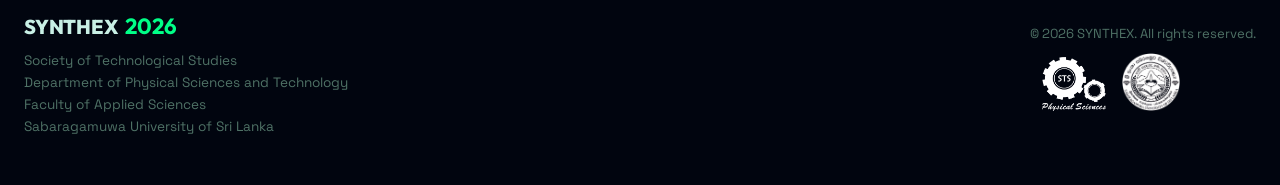
==== commit a29cb0dc: "final" ====
--- a/index.html
+++ b/index.html
@@ -22,19 +22,29 @@
   <!-- Ambient Glowing Background Canvas -->
   <canvas id="ambient-canvas"></canvas>
 
+  <!-- Atmospheric Volumetric Glow Aurora (Matching Reference Design) -->
+  <div class="aurora-glow-container" aria-hidden="true">
+    <div class="aurora-glow-blob aurora-right"></div>
+    <div class="aurora-glow-blob aurora-center"></div>
+  </div>
+
   <!-- Navigation Bar -->
   <header class="navbar">
     <div class="nav-container">
       <a href="#" class="brand-logo">
-        <span class="logo-text">SYNTHEX &nbsp; 2026</span>
+        <span class="logo-text">SYNTHEX &nbsp; <span class="logo-accent">2026</span></span>
       </a>
 
+      <!-- Right Navigation Actions -->
       <div class="nav-actions">
+        <!-- Submissions Open Live Indicator -->
         <span class="status-pill">
           <span class="pulse-dot"></span>
-          Submissions Open
+          <span>Submissions Open</span>
         </span>
-        <a href="#submit-section" class="nav-cta-btn">Submit Idea</a>
+
+        <!-- Primary CTA Pill Button -->
+        <a href="submit.html" class="nav-cta-btn">Submit Idea</a>
       </div>
     </div>
   </header>
@@ -42,49 +52,218 @@
   <!-- Hero Section -->
   <main>
     <section class="hero-section">
-      <div class="hero-glow-1"></div>
-      <div class="hero-glow-2"></div>
-      
-      <div class="hero-content">
-        <!-- Badge -->
-        <div class="hero-badge">
-          <span class="sparkle">✦</span>
-          <span>Future Research & Innovation Showcase</span>
-          <span class="sparkle">✦</span>
+      <div class="hero-wrapper">
+        
+        <!-- Two-Column Asymmetric Grid Matching Reference Design -->
+        <div class="hero-grid">
+          
+          <!-- Left Column: Typography & Action Buttons -->
+          <div class="hero-left">
+            <!-- Modern Category Badge -->
+            <div class="hero-badge">
+              <span class="sparkle">✦</span>
+              <span>Future Research & Innovation Showcase</span>
+              <span class="sparkle">✦</span>
+            </div>
+
+            <!-- SYNTHEX: Large Capital Title with Electric Green Gradient (Zero White) -->
+            <h1 class="hero-title" data-text="SYNTHEX">SYNTHEX</h1>
+
+            <!-- Pitch Competition: Smaller Font Directly Below SYNTHEX -->
+            <div class="hero-subtitle-container">
+              <p class="hero-subtitle">Pitch Competition</p>
+            </div>
+
+            <!-- Description Tagline -->
+            <p class="hero-description">
+              Welcome to SYNTHEX 2026 — a platform for creativity, innovation, and problem-solving. Share your ideas, showcase your potential, and turn your vision into reality. Your next big idea starts here!
+            </p>
+
+            <!-- CTA Action Buttons (Rounded Pill Design Matching Image) -->
+            <div class="hero-actions">
+              <a href="submit.html" id="hero-submit-btn" class="cta-primary-btn">
+                <span class="btn-text">Submit Your Idea</span>
+                <svg class="btn-icon" width="20" height="20" viewBox="0 0 24 24" fill="none" stroke="currentColor" stroke-width="2.5" stroke-linecap="round" stroke-linejoin="round">
+                  <path d="M5 12h14"></path>
+                  <path d="m12 5 7 7-7 7"></path>
+                </svg>
+              </a>
+              
+              <a href="#highlights-section" class="cta-secondary-btn">
+                <span>Explore Tracks</span>
+                <svg width="16" height="16" viewBox="0 0 24 24" fill="none" stroke="currentColor" stroke-width="2" stroke-linecap="round" stroke-linejoin="round">
+                  <path d="m6 9 6 6 6-6"/>
+                </svg>
+              </a>
+            </div>
+          </div>
+
+          <!-- Right Column: Animated Cybernetic Idea Bulb (Electric Green & Navy Theme) -->
+          <div class="hero-right" id="hero-idea-bulb">
+            <div class="idea-bulb-wrapper" id="idea-bulb-trigger" title="Click to Pitch Your Research Idea">
+              
+              <!-- Volumetric Breathing Aurora Glow behind Bulb -->
+              <div class="bulb-glow-aura"></div>
+              
+              <!-- Radiating Cyber Corona Ray Beams -->
+              <div class="bulb-rays-container">
+                <div class="bulb-ray ray-1"></div>
+                <div class="bulb-ray ray-2"></div>
+                <div class="bulb-ray ray-3"></div>
+                <div class="bulb-ray ray-4"></div>
+              </div>
+
+              <!-- Vector Animated Cybernetic Idea Bulb SVG -->
+              <svg class="idea-bulb-svg" viewBox="0 0 440 440" fill="none" xmlns="http://www.w3.org/2000/svg">
+                <defs>
+                  <!-- Cyber Green Gradient -->
+                  <linearGradient id="bulbNeonGrad" x1="0%" y1="0%" x2="100%" y2="100%">
+                    <stop offset="0%" stop-color="#00FF87"/>
+                    <stop offset="50%" stop-color="#10F996"/>
+                    <stop offset="100%" stop-color="#00F5D4"/>
+                  </linearGradient>
+
+                  <!-- Dark Obsidian Glass Bulb Fill -->
+                  <linearGradient id="bulbGlassGrad" x1="0%" y1="0%" x2="100%" y2="100%">
+                    <stop offset="0%" stop-color="#03162a" stop-opacity="0.88"/>
+                    <stop offset="60%" stop-color="#05283f" stop-opacity="0.82"/>
+                    <stop offset="100%" stop-color="#03192c" stop-opacity="0.94"/>
+                  </linearGradient>
+
+                  <!-- Radial Core Glow -->
+                  <radialGradient id="bulbCoreRadial" cx="50%" cy="42%" r="50%">
+                    <stop offset="0%" stop-color="#00FF87" stop-opacity="0.45"/>
+                    <stop offset="45%" stop-color="#00F5D4" stop-opacity="0.2"/>
+                    <stop offset="100%" stop-color="#020a16" stop-opacity="0"/>
+                  </radialGradient>
+
+                  <!-- Orbit Stroke Gradient 1 -->
+                  <linearGradient id="orbitGrad1" x1="0%" y1="0%" x2="100%" y2="0%">
+                    <stop offset="0%" stop-color="#00FF87" stop-opacity="0.1"/>
+                    <stop offset="50%" stop-color="#00F5D4" stop-opacity="0.75"/>
+                    <stop offset="100%" stop-color="#00FF87" stop-opacity="0.1"/>
+                  </linearGradient>
+
+                  <!-- Orbit Stroke Gradient 2 -->
+                  <linearGradient id="orbitGrad2" x1="0%" y1="0%" x2="100%" y2="0%">
+                    <stop offset="0%" stop-color="#00F5D4" stop-opacity="0.15"/>
+                    <stop offset="50%" stop-color="#10F996" stop-opacity="0.8"/>
+                    <stop offset="100%" stop-color="#00F5D4" stop-opacity="0.15"/>
+                  </linearGradient>
+
+                  <!-- Neon Glow Filters -->
+                  <filter id="bulbGlowFilter" x="-30%" y="-30%" width="160%" height="160%">
+                    <feGaussianBlur stdDeviation="7" result="blur"/>
+                    <feComposite in="SourceGraphic" in2="blur" operator="over"/>
+                  </filter>
+
+                  <filter id="bulbIntenseFilter" x="-40%" y="-40%" width="180%" height="180%">
+                    <feGaussianBlur stdDeviation="14" result="blur1"/>
+                    <feGaussianBlur stdDeviation="5" result="blur2"/>
+                    <feMerge>
+                      <feMergeNode in="blur1"/>
+                      <feMergeNode in="blur2"/>
+                      <feMergeNode in="SourceGraphic"/>
+                    </feMerge>
+                  </filter>
+                </defs>
+
+                <!-- 1. Holographic Orbital Energy Rings Behind Bulb -->
+                <g class="orbit-group-back">
+                  <ellipse cx="220" cy="165" rx="155" ry="48" transform="rotate(-22 220 165)" stroke="url(#orbitGrad1)" stroke-width="1.6" stroke-dasharray="6 8" class="orbit-path-1"/>
+                  <ellipse cx="220" cy="165" rx="142" ry="42" transform="rotate(28 220 165)" stroke="url(#orbitGrad2)" stroke-width="1.4" stroke-dasharray="5 7" class="orbit-path-2"/>
+                </g>
+
+                <!-- 2. Ambient Bulb Glass Silhouette -->
+                <!-- Outer Bulb Contour -->
+                <path d="M 188 285 C 172 258, 125 215, 125 155 C 125 102, 167 60, 220 60 C 273 60, 315 102, 315 155 C 315 215, 268 258, 252 285 Z" fill="url(#bulbGlassGrad)" stroke="url(#bulbNeonGrad)" stroke-width="2.5" class="bulb-shell" filter="url(#bulbGlowFilter)"/>
+
+                <!-- Inner Radial Volumetric Fill -->
+                <path d="M 188 285 C 172 258, 125 215, 125 155 C 125 102, 167 60, 220 60 C 273 60, 315 102, 315 155 C 315 215, 268 258, 252 285 Z" fill="url(#bulbCoreRadial)"/>
+
+                <!-- Glass Specular Reflection Arcs -->
+                <path d="M 148 135 C 150 95, 180 75, 210 72" stroke="#00F5D4" stroke-width="3" stroke-linecap="round" opacity="0.65"/>
+                <path d="M 142 165 C 142 152, 145 142, 150 135" stroke="#00FF87" stroke-width="2" stroke-linecap="round" opacity="0.45"/>
+
+                <!-- 3. High-Tech Idea Filament (Neural Brain Circuits & Lightning Core) -->
+                <g class="filament-network">
+                  <!-- Base Connectors -->
+                  <line x1="205" y1="285" x2="205" y2="235" stroke="#00FF87" stroke-width="2" opacity="0.7"/>
+                  <line x1="235" y1="285" x2="235" y2="235" stroke="#00FF87" stroke-width="2" opacity="0.7"/>
+
+                  <!-- Main Support Arcs -->
+                  <path d="M 205 235 L 220 215 L 235 235" stroke="url(#bulbNeonGrad)" stroke-width="2" fill="none"/>
+
+                  <!-- Cyber Neural Circuit Traces (Animated Energy Pulses) -->
+                  <!-- Left Hemisphere -->
+                  <path d="M 220 215 L 195 195 L 170 195 L 158 165 L 175 140 L 205 155" stroke="#00FF87" stroke-width="2.2" stroke-linecap="round" stroke-linejoin="round" fill="none" class="circuit-line circuit-1"/>
+                  <path d="M 195 195 L 195 170 L 180 155" stroke="#00F5D4" stroke-width="1.8" stroke-linecap="round" fill="none" class="circuit-line circuit-2"/>
+                  <path d="M 170 195 L 165 210 L 150 210" stroke="#10F996" stroke-width="1.5" stroke-linecap="round" fill="none"/>
+
+                  <!-- Right Hemisphere -->
+                  <path d="M 220 215 L 245 195 L 270 195 L 282 165 L 265 140 L 235 155" stroke="#00FF87" stroke-width="2.2" stroke-linecap="round" stroke-linejoin="round" fill="none" class="circuit-line circuit-1"/>
+                  <path d="M 245 195 L 245 170 L 260 155" stroke="#00F5D4" stroke-width="1.8" stroke-linecap="round" fill="none" class="circuit-line circuit-2"/>
+                  <path d="M 270 195 L 275 210 L 290 210" stroke="#10F996" stroke-width="1.5" stroke-linecap="round" fill="none"/>
+
+                  <!-- Center Crown Circuits -->
+                  <path d="M 220 185 L 208 145 L 220 120 L 232 145 Z" stroke="url(#bulbNeonGrad)" stroke-width="2" fill="none" class="circuit-line"/>
+
+                  <!-- Glowing Neural Node Junctions -->
+                  <circle cx="220" cy="215" r="4" fill="#00FF87" filter="url(#bulbGlowFilter)"/>
+                  <circle cx="170" cy="195" r="3.5" fill="#00F5D4"/>
+                  <circle cx="270" cy="195" r="3.5" fill="#00F5D4"/>
+                  <circle cx="158" cy="165" r="3" fill="#00FF87"/>
+                  <circle cx="282" cy="165" r="3" fill="#00FF87"/>
+                  <circle cx="175" cy="140" r="3.5" fill="#10F996"/>
+                  <circle cx="265" cy="140" r="3.5" fill="#10F996"/>
+                  <circle cx="205" cy="155" r="3" fill="#00FF87"/>
+                  <circle cx="235" cy="155" r="3" fill="#00FF87"/>
+                  <circle cx="220" cy="120" r="4.5" fill="#00FF87" filter="url(#bulbGlowFilter)"/>
+
+                  <!-- Pulsating Central Lightning Core (Heart of Innovation) -->
+                  <polygon points="220,102 211,135 224,135 215,168 233,124 221,124" fill="url(#bulbNeonGrad)" filter="url(#bulbIntenseFilter)" class="lightning-spark"/>
+                </g>
+
+                <!-- 4. Metallic Screw Base & Contacts -->
+                <g class="bulb-base">
+                  <!-- Stepped Metal Collar -->
+                  <path d="M 188 285 L 252 285 L 248 322 L 192 322 Z" fill="#03162a" stroke="#00FF87" stroke-width="1.5"/>
+                  
+                  <!-- Thread Ridge 1 -->
+                  <path d="M 186 293 Q 220 300 254 293" stroke="url(#bulbNeonGrad)" stroke-width="3" stroke-linecap="round"/>
+                  <!-- Thread Ridge 2 -->
+                  <path d="M 188 305 Q 220 312 252 305" stroke="url(#bulbNeonGrad)" stroke-width="3" stroke-linecap="round"/>
+                  <!-- Thread Ridge 3 -->
+                  <path d="M 191 317 Q 220 324 249 317" stroke="url(#bulbNeonGrad)" stroke-width="3" stroke-linecap="round"/>
+
+                  <!-- Bottom Electrical Contact -->
+                  <path d="M 205 324 C 205 338, 235 338, 235 324 Z" fill="#020e1c" stroke="#00F5D4" stroke-width="1.5"/>
+                  <circle cx="220" cy="334" r="3" fill="#00FF87" filter="url(#bulbGlowFilter)"/>
+                </g>
+
+                <!-- 5. Orbital Energy Packets (Traveling along Holographic Gyroscope) -->
+                <g class="orbit-particles">
+                  <!-- Packet 1: Counter-Clockwise Orbit -->
+                  <circle cx="340" cy="130" r="4.5" fill="#00FF87" filter="url(#bulbGlowFilter)">
+                    <animateMotion path="M -120 35 C 0 -25, 60 10, 30 50 C -10 90, -180 50, -120 35 Z" dur="4.5s" repeatCount="indefinite"/>
+                  </circle>
+                  <!-- Packet 2: Clockwise Orbit -->
+                  <circle cx="100" cy="180" r="4" fill="#00F5D4" filter="url(#bulbGlowFilter)">
+                    <animateMotion path="M 120 -35 C 180 15, 60 70, 0 40 C -70 10, 60 -70, 120 -35 Z" dur="3.8s" repeatCount="indefinite"/>
+                  </circle>
+                  <!-- Packet 3: Top Crown Node -->
+                  <circle cx="220" cy="40" r="3.5" fill="#10F996" filter="url(#bulbGlowFilter)">
+                    <animate attributeName="opacity" values="0.3;1;0.3" dur="2s" repeatCount="indefinite"/>
+                    <animate attributeName="r" values="3;5;3" dur="2s" repeatCount="indefinite"/>
+                  </circle>
+                </g>
+              </svg>
+
+            </div>
+          </div>
+
         </div>
 
-        <!-- Main Title SYNTHEX -->
-        <h1 class="hero-title" data-text="SYNTHEX">SYNTHEX</h1>
-
-        <!-- Pitch Competition Subtitle -->
-        <p class="hero-subtitle">Pitch Competition</p>
-
-        <!-- Description Tagline -->
-        <p class="hero-description">
-          Where groundbreaking research meets transformative vision. Showcase your technical 
-          novelty, solve real-world grand challenges, and pitch your ideas now.
-        </p>
-
-        <!-- CTA Action Buttons -->
-        <div class="hero-actions">
-          <button id="hero-submit-btn" class="cta-primary-btn">
-            <span class="btn-glow"></span>
-            <span class="btn-text">Submit Your Idea</span>
-            <svg class="btn-icon" width="22" height="22" viewBox="0 0 24 24" fill="none" stroke="currentColor" stroke-width="2.2" stroke-linecap="round" stroke-linejoin="round">
-              <path d="M5 12h14"></path>
-              <path d="m12 5 7 7-7 7"></path>
-            </svg>
-          </button>
-          
-          <a href="#highlights-section" class="cta-secondary-btn">
-            Explore Tracks
-            <svg width="18" height="18" viewBox="0 0 24 24" fill="none" stroke="currentColor" stroke-width="2" stroke-linecap="round" stroke-linejoin="round">
-              <path d="m6 9 6 6 6-6"/>
-            </svg>
-          </a>
-        </div>
-
-        </div>
       </div>
     </section>
 
@@ -93,331 +272,51 @@
       <div class="section-container">
         <div class="section-header">
           <span class="section-tag">COMPETITION PILLARS</span>
-          <h2 class="section-title">Why Pitch at SYNTHEX?</h2>
-          <p class="section-desc">Turn your technical curiosity into impactful scholarly and industrial innovations.</p>
+          <h2 class="section-title">Why Submit Your Idea to SYNTHEX?</h2>
+          <p class="section-desc">Have an innovative idea? SYNTHEX 2026 is your opportunity to share your thinking, explore possibilities, and showcase your creativity in computer science and technology.</p>
         </div>
 
         <div class="cards-grid">
           <div class="feature-card">
             <div class="card-icon-box">💡</div>
-            <h3>Novel Research Ideas</h3>
-            <p>From Artificial Intelligence and Edge Computing to Renewable Systems, all cutting-edge engineering domains are welcome.</p>
+            <h3>Share Your Innovation</h3>
+            <p>Have an idea that could solve a real-world problem? Share your concept and explore new possibilities through technology.</p>
           </div>
 
           <div class="feature-card">
             <div class="card-icon-box">🎯</div>
-            <h3>Expert Feedback</h3>
-            <p>Get evaluated by an esteemed panel of researchers and industry judges to refine your methodology and roadmap.</p>
+            <h3>Turn Ideas into Solutions</h3>
+            <p>Transform your technical knowledge and creative thinking into practical solutions that address real challenges.</p>
           </div>
 
           <div class="feature-card">
             <div class="card-icon-box">🚀</div>
-            <h3>Recognition & Support</h3>
-            <p>Top submissions receive mentorship, publication pathways, and incubation opportunities for prototype development.</p>
+            <h3>Showcase Your Potential</h3>
+            <p>Present your ideas, demonstrate your problem-solving skills and take the first step towards bringing your vision to life.</p>
           </div>
         </div>
       </div>
     </section>
 
-    <!-- Submission Form Section -->
-    <section id="submit-section" class="form-section">
-      <div class="section-container">
-        
-        <!-- Form Header -->
-        <div class="form-header-box">
-          <div class="form-pill">
-            <span class="dot-indicator"></span>
-            IDEA SUBMISSION PORTAL
-          </div>
-          <h2 class="form-main-title">Submit Your Research Idea</h2>
-          <p class="form-sub-desc">
-            Complete the form below to enter the SYNTHEX 2026 Pitch Competition.
-          </p>
-        </div>
-
-        <!-- Glassmorphism Form Card -->
-        <div class="form-card-wrapper">
-          <div class="form-glow-backdrop"></div>
-          
-          <form id="idea-form" class="modern-form" novalidate>
-            
-            <!-- Field 1: Registration Number -->
-            <div class="form-group" id="group-regNo">
-              <label for="regNo" class="form-label">
-                Registration No <span class="required-star">*</span>
-              </label>
-              <div class="input-wrapper">
-                <span class="input-icon">
-                  <svg width="18" height="18" viewBox="0 0 24 24" fill="none" stroke="currentColor" stroke-width="2" stroke-linecap="round" stroke-linejoin="round">
-                    <rect width="18" height="18" x="3" y="3" rx="2"/><path d="M7 7h10"/><path d="M7 12h10"/><path d="M7 17h6"/>
-                  </svg>
-                </span>
-                <input 
-                  type="text" 
-                  id="regNo" 
-                  name="regNo" 
-                  class="form-control" 
-                  placeholder="e.g., 2021/ICT/045"
-                  required
-                  autocomplete="off"
-                >
-                <span class="validation-badge"></span>
-              </div>
-            </div>
-
-            <!-- Field 2: Full Name -->
-            <div class="form-group" id="group-fullName">
-              <label for="fullName" class="form-label">
-                Name <span class="required-star">*</span>
-              </label>
-              <div class="input-wrapper">
-                <span class="input-icon">
-                  <svg width="18" height="18" viewBox="0 0 24 24" fill="none" stroke="currentColor" stroke-width="2" stroke-linecap="round" stroke-linejoin="round">
-                    <path d="M19 21v-2a4 4 0 0 0-4-4H9a4 4 0 0 0-4 4v2"/><circle cx="12" cy="7" r="4"/>
-                  </svg>
-                </span>
-                <input 
-                  type="text" 
-                  id="fullName" 
-                  name="fullName" 
-                  class="form-control" 
-                  placeholder="Enter your full name" 
-                  required
-                  autocomplete="name"
-                >
-                <span class="validation-badge"></span>
-              </div>
-            </div>
-
-            <!-- Field 3: Select Your Batch -->
-            <div class="form-group" id="group-batch">
-              <label class="form-label">
-                Select Your Batch <span class="required-star">*</span>
-              </label>
-              
-              <!-- Interactive Batch Selection Pills -->
-              <div class="batch-pills-container" role="radiogroup" aria-label="Select Your Batch">
-                <button type="button" class="batch-pill" data-batch="23/24">
-                  <span class="batch-radio"></span>
-                  <span class="batch-text">23/24</span>
-                </button>
-                <button type="button" class="batch-pill" data-batch="22/23">
-                  <span class="batch-radio"></span>
-                  <span class="batch-text">22/23</span>
-                </button>
-                <button type="button" class="batch-pill" data-batch="21/22">
-                  <span class="batch-radio"></span>
-                  <span class="batch-text">21/22</span>
-                </button>
-                <button type="button" class="batch-pill" data-batch="20/21">
-                  <span class="batch-radio"></span>
-                  <span class="batch-text">20/21</span>
-                </button>
-              </div>
-
-              <!-- Hidden Native Select (synced for form data) -->
-              <select id="batch" name="batch" class="hidden-select" required>
-                <option value="" disabled selected>Select your batch</option>
-                <option value="23/24">23/24</option>
-                <option value="22/23">22/23</option>
-                <option value="21/22">21/22</option>
-                <option value="20/21">20/21</option>
-              </select>
-            </div>
-
-            <!-- Field 4: Topic of Your Idea -->
-            <div class="form-group" id="group-topic">
-              <label for="topic" class="form-label">
-                Topic of Your Idea <span class="required-star">*</span>
-              </label>
-              <div class="input-wrapper">
-                <span class="input-icon">
-                  <svg width="18" height="18" viewBox="0 0 24 24" fill="none" stroke="currentColor" stroke-width="2" stroke-linecap="round" stroke-linejoin="round">
-                    <path d="M15 14c.2-1 .7-1.7 1.5-2.5 1-.9 1.5-2.2 1.5-3.5A6 6 0 0 0 6 8c0 1 .2 2.2 1.5 3.5.7.7 1.3 1.5 1.5 2.5"/>
-                    <path d="M9 18h6"/><path d="M10 22h4"/>
-                  </svg>
-                </span>
-                <input 
-                  type="text" 
-                  id="topic" 
-                  name="topic" 
-                  class="form-control" 
-                  placeholder="e.g., Autonomous Edge-AI for Disaster Rescue Swarms" 
-                  required
-                  autocomplete="off"
-                >
-                <span class="validation-badge"></span>
-              </div>
-            </div>
-
-            <!-- Field 5: Describe Your Idea -->
-            <div class="form-group" id="group-description">
-              <div class="label-with-counter">
-                <label for="description" class="form-label">
-                  Describe Your Idea
-                </label>
-                <span id="char-counter" class="char-count">0 characters</span>
-              </div>
-
-              <div class="textarea-wrapper">
-                <textarea 
-                  id="description" 
-                  name="description" 
-                  class="form-control form-textarea" 
-                  rows="5" 
-                  placeholder="Provide an overview of your research idea: What problem does it solve? What is your methodology or proposed technology? What impact do you anticipate?"
-                ></textarea>
-              </div>
-            </div>
-
-            <!-- Submission Status Alert -->
-            <div id="form-alert" class="form-alert" style="display: none;"></div>
-
-            <!-- Submit Button & Action Bar -->
-            <div class="form-action-bar">
-              <button type="submit" id="submit-btn" class="submit-action-btn">
-                <span class="btn-spinner" id="btn-spinner" style="display: none;"></span>
-                <span class="btn-label" id="btn-label">Submit Research Idea</span>
-                <svg class="submit-arrow-icon" width="20" height="20" viewBox="0 0 24 24" fill="none" stroke="currentColor" stroke-width="2.2" stroke-linecap="round" stroke-linejoin="round">
-                  <path d="M5 12h14"></path>
-                  <path d="m12 5 7 7-7 7"></path>
-                </svg>
-              </button>
-            </div>
-
-          </form>
-        </div>
-
-      </div>
-    </section>
   </main>
-
-  <!-- Success Celebration Modal -->
-  <div id="success-modal" class="modal-backdrop" style="display: none;">
-    <div class="modal-card">
-      <div class="success-icon-animated">
-        <svg class="checkmark" xmlns="http://www.w3.org/2000/svg" viewBox="0 0 52 52">
-          <circle class="checkmark__circle" cx="26" cy="26" r="25" fill="none"/>
-          <path class="checkmark__check" fill="none" d="M14.1 27.2l7.1 7.2 16.7-16.8"/>
-        </svg>
-      </div>
-
-      <span class="success-badge">SUBMISSION CONFIRMED</span>
-      <h3 class="modal-title">Idea Successfully Submitted!</h3>
-      <p class="modal-desc">
-        Your research proposal has been recorded and safely synchronized with the official SYNTHEX 2026 Google Spreadsheet.
-      </p>
-
-      <!-- Submission Summary Box -->
-      <div class="receipt-box">
-        <div class="receipt-row">
-          <span class="receipt-key">Topic:</span>
-          <span class="receipt-val" id="receipt-topic">-</span>
-        </div>
-        <div class="receipt-row">
-          <span class="receipt-key">Presenter:</span>
-          <span class="receipt-val" id="receipt-name">-</span>
-        </div>
-        <div class="receipt-row">
-          <span class="receipt-key">Batch:</span>
-          <span class="receipt-val" id="receipt-batch">-</span>
-        </div>
-        <div class="receipt-row">
-          <span class="receipt-key">Reference ID:</span>
-          <span class="receipt-val" id="receipt-id">-</span>
-        </div>
-      </div>
-
-      <div class="modal-actions">
-        <button id="close-modal-btn" class="modal-primary-btn">Submit Another Idea</button>
-      </div>
-    </div>
-  </div>
-
-  <!-- Google Spreadsheet Integration Config Modal -->
-  <div id="config-modal" class="modal-backdrop" style="display: none;">
-    <div class="modal-card config-card">
-      <div class="config-modal-header">
-        <div class="config-title-group">
-          <div class="config-icon">📊</div>
-          <div>
-            <h3>Google Spreadsheet Sync Settings</h3>
-            <p>Configure where submitted ideas are stored</p>
-          </div>
-        </div>
-        <button id="close-config-btn" class="close-x-btn" aria-label="Close">&times;</button>
-      </div>
-
-      <div class="config-content">
-        <!-- Active Status -->
-        <div class="integration-status-card">
-          <div class="status-indicator-live">
-            <span class="live-dot"></span>
-            <div>
-              <strong>Live Mode: Connected to SYNTHEX Google Form & Sheet</strong>
-              <p>Form ID: <code>17yshc-_WReK7hkJFw-Rja6fRgYTfuDDETcJBow-sPzI</code></p>
-            </div>
-          </div>
-          <span class="connected-badge">ACTIVE</span>
-        </div>
-
-        <div class="config-tabs">
-          <p class="config-info-text">
-            Every submission sent through this site is instantly submitted into your Google Form's response database and its linked Google Spreadsheet!
-          </p>
-
-          <div class="guide-box">
-            <h4>How to view your responses in Google Sheets:</h4>
-            <ol>
-              <li>Open your Google Form at <a href="https://docs.google.com/forms/d/17yshc-_WReK7hkJFw-Rja6fRgYTfuDDETcJBow-sPzI/edit" target="_blank" rel="noopener">Google Forms Edit</a></li>
-              <li>Click on the <strong>Responses</strong> tab at the top</li>
-              <li>Click the green <strong>"Link to Sheets"</strong> icon</li>
-              <li>All entries submitted from this website will appear in real time in your Google Spreadsheet!</li>
-            </ol>
-          </div>
-
-          <!-- Custom Webhook URL Option (for Standalone Google Sheet via Apps Script) -->
-          <div class="advanced-section">
-            <label for="custom-script-url" class="advanced-label">
-              <span>Optional: Custom Google Apps Script Web App URL</span>
-              <span class="tag-opt">Advanced</span>
-            </label>
-            <input 
-              type="url" 
-              id="custom-script-url" 
-              class="form-control code-input" 
-              placeholder="https://script.google.com/macros/s/.../exec"
-            >
-            <p class="input-hint">Leave blank to use the pre-configured default Google Form/Sheet sync, or paste your Apps Script URL here.</p>
-          </div>
-
-          <!-- Local Backup Data Storage -->
-          <div class="local-backup-bar">
-            <span>Local Stored Submissions: <strong id="backup-count">0</strong></span>
-            <button id="export-csv-btn" class="export-btn" type="button">Download CSV Backup</button>
-          </div>
-        </div>
-      </div>
-
-      <div class="modal-actions config-actions">
-        <button id="save-config-btn" class="modal-primary-btn">Save Settings</button>
-      </div>
-    </div>
-  </div>
 
   <!-- Footer -->
   <footer class="footer">
     <div class="footer-container">
       <div class="footer-left">
         <div class="brand-logo footer-logo">
-          <span class="logo-symbol">⚡</span>
-          <span class="logo-text">SYNTHEX 2026</span>
+          <span class="logo-text">SYNTHEX &nbsp;<span class="logo-accent">2026</span></span>
         </div>
-        <p class="footer-tagline">Annual Research Pitch Competition • Fueling the Next Generation of Thinkers</p>
-      </div>
-
-      <div class="footer-right">
-        <p class="copyright">© 2026 SYNTHEX. All research rights reserved.</p>
+            <p class="footer-tagline">Society of Technological Studies</p>
+            <p class="footer-tagline">Department of Physical Sciences and Technology</p>
+            <p class="footer-tagline">Faculty of Applied Sciences</p>
+            <p class="footer-tagline">Sabaragamuwa University of Sri Lanka</p>
+          </div>
+          
+          <div class="footer-right">
+            <p class="copyright">© 2026 SYNTHEX. All rights reserved.</p>
+            <img src="STS.png" alt="STS Logo" class="footer-sts-logo">
+            <img src="SUSL.png" alt="SUSL Logo" class="footer-sts-logo">
       </div>
     </div>
   </footer>
--- a/styles.css
+++ b/styles.css
@@ -1,16 +1,18 @@
 /* ==========================================================================
    SYNTHEX 2026 - PITCH COMPETITION DESIGN SYSTEM
-   Modern Electric Green & Deep Navy Blue Theme
+   Modern High-Tech Electric Green & Deep Navy Blue Theme
+   Referenced from ultra-sleek high-tech UI with reduced white palette
    ========================================================================== */
 
 :root {
-  /* Core Deep Navy Blue Palette */
-  --bg-deep: #030816;
-  --bg-main: #06122d;
-  --bg-secondary: #091c44;
-  --bg-card: rgba(8, 24, 60, 0.74);
-  --bg-card-hover: rgba(12, 34, 84, 0.9);
-  --bg-glass: rgba(7, 21, 52, 0.7);
+  /* Core Deep Obsidian & Midnight Navy Palette */
+  --bg-deep: #020712;
+  --bg-main: #030c1a;
+  --bg-secondary: #051428;
+  --bg-card: rgba(3, 14, 28, 0.78);
+  --bg-card-hover: rgba(5, 22, 42, 0.92);
+  --bg-glass: rgba(3, 13, 26, 0.82);
+  --bg-input: #020a16;
   
   /* Vibrant Electric Green & Cyber Accents */
   --accent-green: #00FF87;
@@ -20,28 +22,21 @@
   --accent-mint: #34D399;
   --accent-teal: #00F5D4;
   --accent-lime: #6EE7B7;
-  --accent-navy-accent: #1E3A8A;
+  --accent-navy-accent: #0f274a;
   
-  /* Compatible Theme Colors */
-  --accent-cyan: #00FF87;
-  --accent-cyan-glow: rgba(0, 255, 135, 0.45);
-  --accent-blue: #34D399;
-  --accent-electric: #10F996;
-  --accent-indigo: #05DF72;
-  --accent-purple: #00F5D4;
-  
-  /* Text & Contrast */
-  --text-pure: #ffffff;
-  --text-main: #f1f5f9;
-  --text-muted: #94a3b8;
-  --text-dim: #64748b;
+  /* Reduced White Palette: Soft Luminescent Mint, Silver-Mint, Slate-Teal */
+  --text-pure: #c8f0e5;       /* Replaces stark white with soft luminescent mint */
+  --text-main: #a3cec1;       /* Soft mint-tinted silver for readable body text */
+  --text-muted: #799d91;      /* Slate-mint for secondary descriptions */
+  --text-dim: #4f7266;        /* Subtle caption tint */
+  --text-dark: #02120e;       /* Deep dark navy for text inside neon green buttons */
   
   /* Borders & Shadows */
   --border-subtle: rgba(0, 255, 135, 0.18);
   --border-focus: rgba(0, 255, 135, 0.75);
-  --border-glass: rgba(255, 255, 255, 0.08);
-  --shadow-card: 0 20px 45px -10px rgba(2, 6, 20, 0.85), 0 0 35px -5px rgba(0, 255, 135, 0.12);
-  --shadow-glow: 0 0 25px rgba(0, 255, 135, 0.38);
+  --border-glass: rgba(0, 245, 212, 0.15);
+  --shadow-card: 0 25px 50px -12px rgba(0, 0, 0, 0.9), 0 0 35px -5px rgba(0, 255, 135, 0.12);
+  --shadow-glow: 0 0 30px rgba(0, 255, 135, 0.42);
 
   /* Typography */
   --font-display: 'Outfit', sans-serif;
@@ -76,7 +71,7 @@
 body {
   font-family: var(--font-body);
   color: var(--text-main);
-  background: radial-gradient(circle at 50% 0%, #0c2354 0%, var(--bg-main) 45%, var(--bg-deep) 100%);
+  background: radial-gradient(circle at 65% -5%, #071f3a 0%, var(--bg-main) 40%, var(--bg-deep) 100%);
   min-height: 100vh;
   overflow-x: hidden;
   line-height: 1.6;
@@ -93,7 +88,42 @@
   height: 100%;
   pointer-events: none;
   z-index: 0;
+  opacity: 0.65;
+}
+
+/* Atmospheric Volumetric Aurora Glow (Matches Reference Screen Lighting) */
+.aurora-glow-container {
+  position: fixed;
+  top: 0;
+  left: 0;
+  width: 100%;
+  height: 100%;
+  pointer-events: none;
+  overflow: hidden;
+  z-index: 1;
+}
+
+.aurora-glow-blob {
+  position: absolute;
+  border-radius: 50%;
+  filter: blur(95px);
   opacity: 0.75;
+}
+
+.aurora-right {
+  top: 10%;
+  right: -5%;
+  width: 650px;
+  height: 600px;
+  background: radial-gradient(circle, rgba(0, 255, 135, 0.24) 0%, rgba(0, 245, 212, 0.12) 40%, transparent 70%);
+}
+
+.aurora-center {
+  top: 35%;
+  left: 30%;
+  width: 500px;
+  height: 400px;
+  background: radial-gradient(circle, rgba(5, 223, 114, 0.15) 0%, rgba(3, 12, 26, 0.05) 55%, transparent 70%);
 }
 
 /* Confetti Celebration Canvas */
@@ -108,7 +138,7 @@
 }
 
 /* ==========================================================================
-   NAVIGATION BAR
+   NAVIGATION BAR (Matches Top Minimal Nav in Reference)
    ========================================================================== */
 
 .navbar {
@@ -116,20 +146,21 @@
   top: 0;
   width: 100%;
   z-index: 100;
-  backdrop-filter: blur(18px);
-  -webkit-backdrop-filter: blur(18px);
-  background: rgba(6, 18, 45, 0.82);
+  backdrop-filter: blur(20px);
+  -webkit-backdrop-filter: blur(20px);
+  background: rgba(2, 7, 18, 0.85);
   border-bottom: 1px solid var(--border-subtle);
   transition: var(--transition-smooth);
 }
 
 .nav-container {
-  max-width: 1240px;
+  max-width: 1280px;
   margin: 0 auto;
   padding: 1.1rem 2rem;
   display: flex;
   align-items: center;
   justify-content: space-between;
+  gap: 1.5rem;
 }
 
 .brand-logo {
@@ -141,47 +172,110 @@
   font-family: var(--font-display);
   font-weight: 800;
   font-size: 1.35rem;
-  letter-spacing: -0.02em;
-}
-
-.logo-symbol {
-  font-size: 1.4rem;
-  filter: drop-shadow(0 0 10px var(--accent-green));
-}
-
-.logo-year {
-  font-size: 0.85rem;
-  font-weight: 600;
-  padding: 0.2rem 0.55rem;
+  letter-spacing: -0.01em;
+}
+
+.logo-text {
+  display: inline-flex;
+  align-items: center;
+}
+
+.logo-accent {
+  color: var(--accent-green);
+  font-weight: 700;
+  font-size: 1.1em;
+}
+
+.footer-sts-logo {
+  width: 64px;
+  height: auto;
+  margin-left: 0.75rem;
+  margin-top: 0.5rem;
+}
+
+.footer-sts-logo:nth-child(3) {
+  width: 58px;
+  margin-bottom: 0.3rem;
+}
+
+/* Center Menu Links */
+.nav-menu {
+  display: flex;
+  align-items: center;
+  gap: 1.8rem;
+}
+
+.nav-link {
+  text-decoration: none;
+  font-family: var(--font-body);
+  font-size: 0.92rem;
+  font-weight: 500;
+  color: var(--text-muted);
+  display: inline-flex;
+  align-items: center;
+  gap: 0.35rem;
+  transition: color 0.25s ease;
+}
+
+.nav-link:hover {
+  color: var(--accent-green);
+}
+
+.nav-chevron {
+  opacity: 0.7;
+  transition: transform 0.25s ease;
+}
+
+.nav-link:hover .nav-chevron {
+  transform: translateY(2px);
+  opacity: 1;
+}
+
+/* Right Navigation Actions */
+.nav-actions {
+  display: flex;
+  align-items: center;
+  gap: 1rem;
+}
+
+.nav-icon-btn {
+  background: rgba(3, 14, 28, 0.7);
+  border: 1px solid var(--border-subtle);
+  color: var(--text-muted);
+  width: 38px;
+  height: 38px;
+  border-radius: 10px;
+  cursor: pointer;
+  display: flex;
+  align-items: center;
+  justify-content: center;
+  transition: var(--transition-smooth);
+}
+
+.nav-icon-btn:hover {
+  color: var(--accent-green);
+  border-color: var(--accent-green);
   background: rgba(0, 255, 135, 0.12);
-  color: var(--accent-green);
-  border-radius: 999px;
-  border: 1px solid rgba(0, 255, 135, 0.35);
-  margin-left: 0.35rem;
-}
-
-.nav-actions {
-  display: flex;
-  align-items: center;
-  gap: 1.25rem;
+  box-shadow: 0 0 12px rgba(0, 255, 135, 0.25);
 }
 
 .status-pill {
   display: inline-flex;
   align-items: center;
-  gap: 0.5rem;
-  padding: 0.35rem 0.9rem;
-  background: rgba(0, 255, 135, 0.1);
-  color: var(--accent-green);
-  border: 1px solid rgba(0, 255, 135, 0.28);
+  gap: 0.45rem;
+  padding: 0.35rem 0.8rem;
+  background: rgba(0, 255, 135, 0.08);
+  color: var(--accent-green);
+  border: 1px solid rgba(0, 255, 135, 0.25);
   border-radius: 999px;
-  font-size: 0.82rem;
-  font-weight: 500;
+  font-size: 0.78rem;
+  font-weight: 600;
+  letter-spacing: 0.04em;
 }
 
 .pulse-dot {
-  width: 7px;
-  height: 7px;
+  width: 6px;
+  height: 6px;
   background-color: var(--accent-green);
   border-radius: 50%;
   box-shadow: 0 0 8px var(--accent-green);
@@ -194,138 +288,275 @@
   100% { transform: scale(0.95); opacity: 0.8; }
 }
 
+/* Primary Nav CTA Pill Button */
 .nav-cta-btn {
   text-decoration: none;
   font-family: var(--font-display);
+  font-weight: 700;
+  font-size: 0.88rem;
+  color: var(--text-dark);
+  background: linear-gradient(135deg, var(--accent-green) 0%, var(--accent-emerald) 100%);
+  padding: 0.55rem 1.35rem;
+  border-radius: 999px;
+  border: none;
+  box-shadow: 0 2px 8px rgba(0, 0, 0, 0.35), 0 1px 3px rgba(0, 255, 135, 0.15);
+  transition: var(--transition-smooth);
+}
+
+.nav-cta-btn:hover {
+  transform: translateY(-1px);
+  filter: brightness(1.04);
+  box-shadow: 0 4px 12px rgba(0, 0, 0, 0.45), 0 2px 6px rgba(0, 255, 135, 0.25);
+}
+
+/* Submissions Closed State Styles */
+.status-pill.status-closed {
+  background: rgba(244, 63, 94, 0.08);
+  color: #f43f5e;
+  border-color: rgba(244, 63, 94, 0.3);
+}
+
+.pulse-dot.dot-closed {
+  background-color: #f43f5e;
+  box-shadow: 0 0 8px #f43f5e;
+  animation: pulseClosedAnimation 2s infinite;
+}
+
+@keyframes pulseClosedAnimation {
+  0% { transform: scale(0.95); opacity: 0.75; }
+  50% { transform: scale(1.3); opacity: 1; }
+  100% { transform: scale(0.95); opacity: 0.75; }
+}
+
+.nav-cta-btn.nav-cta-closed {
+  background: rgba(244, 63, 94, 0.1);
+  color: #fda4af;
+  border: 1px solid rgba(244, 63, 94, 0.25);
+  box-shadow: none;
+  cursor: not-allowed;
+  opacity: 0.85;
+}
+
+.nav-cta-btn.nav-cta-closed:hover {
+  transform: none;
+  filter: none;
+  box-shadow: none;
+}
+
+.cta-primary-btn.cta-btn-closed {
+  background: rgba(244, 63, 94, 0.12);
+  color: #fda4af;
+  border: 1px solid rgba(244, 63, 94, 0.3);
+  box-shadow: none;
+  cursor: not-allowed;
+  opacity: 0.85;
+}
+
+.cta-primary-btn.cta-btn-closed:hover {
+  transform: none;
+  box-shadow: none;
+  filter: none;
+}
+
+.cta-primary-btn.cta-btn-closed .btn-icon {
+  display: none;
+}
+
+/* Submissions Closed Notice Card on Submit Page */
+.submissions-closed-card {
+  text-align: center;
+  padding: 3.5rem 1.5rem;
+  display: flex;
+  flex-direction: column;
+  align-items: center;
+  justify-content: center;
+  width: 100%;
+}
+
+.closed-icon-badge {
+  width: 68px;
+  height: 68px;
+  border-radius: 18px;
+  background: rgba(244, 63, 94, 0.1);
+  border: 1px solid rgba(244, 63, 94, 0.35);
+  color: #f43f5e;
+  display: flex;
+  align-items: center;
+  justify-content: center;
+  margin-bottom: 1.5rem;
+  box-shadow: 0 0 24px rgba(244, 63, 94, 0.2);
+}
+
+.closed-title {
+  font-family: var(--font-display);
+  font-size: 1.85rem;
+  font-weight: 800;
+  color: #f1f5f9;
+  margin-bottom: 0.85rem;
+  letter-spacing: -0.02em;
+}
+
+.closed-description {
+  font-size: 1rem;
+  line-height: 1.7;
+  color: #94a3b8;
+  margin-bottom: 2rem;
+  max-width: 520px;
+}
+
+.closed-info-grid {
+  display: grid;
+  grid-template-columns: 1fr 1fr;
+  gap: 1.25rem;
+  width: 100%;
+  max-width: 560px;
+  margin-bottom: 2.25rem;
+}
+
+.closed-info-item {
+  background: rgba(7, 21, 38, 0.65);
+  border: 1px solid rgba(255, 255, 255, 0.08);
+  border-radius: 12px;
+  padding: 1.25rem 1.15rem;
+  text-align: left;
+}
+
+.closed-info-item .info-label {
+  display: block;
+  font-size: 0.72rem;
+  font-weight: 700;
+  text-transform: uppercase;
+  letter-spacing: 0.08em;
+  color: var(--accent-green);
+  margin-bottom: 0.4rem;
+}
+
+.closed-info-item .info-value {
+  display: block;
+  font-size: 0.9rem;
+  color: #cbd5e1;
+  line-height: 1.45;
+}
+
+.closed-actions {
+  display: flex;
+  justify-content: center;
+}
+
+.closed-home-btn {
+  display: inline-flex;
+  align-items: center;
+  gap: 0.6rem;
+  padding: 0.85rem 2rem;
+  border-radius: 999px;
+  font-family: var(--font-display);
+  font-weight: 700;
+  font-size: 0.95rem;
+  text-decoration: none;
+  background: rgba(0, 255, 135, 0.1);
+  color: var(--accent-green);
+  border: 1px solid rgba(0, 255, 135, 0.35);
+  box-shadow: 0 2px 10px rgba(0, 0, 0, 0.3);
+  transition: all 0.3s ease;
+}
+
+.closed-home-btn:hover {
+  background: rgba(0, 255, 135, 0.2);
+  border-color: var(--accent-green);
+  box-shadow: 0 0 20px rgba(0, 255, 135, 0.3);
+  transform: translateY(-2px);
+}
+
+/* Nav Back to Home Button (for Form page) */
+.nav-back-btn {
+  text-decoration: none;
+  font-family: var(--font-body);
+  font-size: 0.88rem;
   font-weight: 600;
-  font-size: 0.92rem;
   color: var(--text-pure);
-  background: linear-gradient(135deg, rgba(0, 255, 135, 0.15), rgba(10, 35, 80, 0.45));
-  padding: 0.55rem 1.25rem;
-  border-radius: 10px;
-  border: 1px solid rgba(0, 255, 135, 0.35);
+  background: rgba(3, 14, 28, 0.75);
+  border: 1px solid var(--border-subtle);
+  padding: 0.5rem 1.15rem;
+  border-radius: 999px;
+  display: inline-flex;
+  align-items: center;
+  gap: 0.45rem;
   transition: var(--transition-smooth);
 }
 
-.nav-cta-btn:hover {
-  background: linear-gradient(135deg, var(--accent-green), var(--accent-emerald));
-  color: #03141f;
-  box-shadow: 0 0 20px rgba(0, 255, 135, 0.45);
-  transform: translateY(-1px);
-}
-
-.icon-btn {
-  background: rgba(255, 255, 255, 0.05);
-  border: 1px solid var(--border-subtle);
-  color: var(--text-muted);
-  width: 40px;
-  height: 40px;
-  border-radius: 10px;
-  cursor: pointer;
-  display: flex;
-  align-items: center;
-  justify-content: center;
-  transition: var(--transition-smooth);
-}
-
-.icon-btn:hover {
-  color: var(--accent-green);
+.nav-back-btn:hover {
   border-color: var(--accent-green);
-  background: rgba(0, 255, 135, 0.12);
-  transform: rotate(30deg);
+  color: var(--accent-green);
+  background: rgba(4, 20, 38, 0.9);
+  transform: translateX(-2px);
 }
 
 /* ==========================================================================
-   HERO SECTION
-   Large Capital SYNTHEX, Pitch Competition Subtitle, Dark Navy BG, CTA
+   HERO SECTION - TWO-COLUMN ASYMMETRIC GRID WITH SCHEMATIC & DOCK
    ========================================================================== */
 
 .hero-section {
   position: relative;
   min-height: 88vh;
   display: flex;
-  align-items: center;
+  flex-direction: column;
   justify-content: center;
-  text-align: center;
-  padding: 5rem 1.5rem 2rem;
+  padding: 3.5rem 1.5rem 2.5rem;
   z-index: 10;
 }
 
-/* Ambient Radial Glows behind Hero */
-.hero-glow-1 {
-  position: absolute;
-  top: 15%;
-  left: 50%;
-  transform: translateX(-50%);
-  width: 650px;
-  height: 400px;
-  background: radial-gradient(ellipse at center, rgba(0, 255, 135, 0.22) 0%, rgba(16, 249, 150, 0.08) 45%, transparent 70%);
-  filter: blur(70px);
-  pointer-events: none;
-  z-index: -1;
-}
-
-.hero-glow-2 {
-  position: absolute;
-  top: 40%;
-  left: 50%;
-  transform: translateX(-50%);
-  width: 500px;
-  height: 350px;
-  background: radial-gradient(ellipse at center, rgba(14, 45, 105, 0.45) 0%, transparent 70%);
-  filter: blur(85px);
-  pointer-events: none;
-  z-index: -1;
-}
-
-.hero-content {
-  max-width: 900px;
+.hero-wrapper {
+  max-width: 1280px;
   margin: 0 auto;
-  display: flex;
-  flex-direction: column;
-  align-items: center;
+  width: 100%;
+}
+
+.hero-grid {
+  display: grid;
+  grid-template-columns: 1.08fr 0.92fr;
+  gap: 3.5rem;
+  align-items: center;
+}
+
+/* Left Column Typography */
+.hero-left {
+  text-align: left;
 }
 
 .hero-badge {
   display: inline-flex;
   align-items: center;
-  gap: 0.65rem;
-  padding: 0.5rem 1.35rem;
-  background: rgba(8, 24, 60, 0.75);
-  border: 1px solid rgba(0, 255, 135, 0.35);
+  gap: 0.6rem;
+  padding: 0.45rem 1.15rem;
+  background: rgba(3, 14, 28, 0.75);
+  border: 1px solid rgba(0, 255, 135, 0.3);
   border-radius: 999px;
-  font-size: 0.88rem;
-  font-weight: 500;
-  color: var(--accent-green);
-  letter-spacing: 0.05em;
+  font-size: 0.82rem;
+  font-weight: 600;
+  color: var(--accent-green);
+  letter-spacing: 0.06em;
   text-transform: uppercase;
-  margin-bottom: 2rem;
+  margin-bottom: 1.8rem;
   backdrop-filter: blur(10px);
-  box-shadow: 0 4px 20px rgba(0, 0, 0, 0.35);
-  animation: floatSubtle 4s ease-in-out infinite;
-}
-
-@keyframes floatSubtle {
-  0%, 100% { transform: translateY(0); }
-  50% { transform: translateY(-4px); }
+  box-shadow: 0 4px 18px rgba(0, 0, 0, 0.4);
 }
 
 .sparkle {
   color: var(--accent-green);
-  font-size: 0.85rem;
-}
-
-/* SYNTHEX: Large Capital Font matching electric green and navy theme */
+  font-size: 0.8rem;
+}
+
+/* SYNTHEX: Large Capital Title with Electric Green Gradient (Strictly Zero White) */
 .hero-title {
   font-family: var(--font-heading-display);
-  font-size: clamp(3.2rem, 8.5vw, 6rem);
+  font-size: clamp(3.4rem, 7.5vw, 5.8rem);
   text-transform: uppercase;
-  letter-spacing: 0.08em;
+  letter-spacing: 0.05em;
   line-height: 0.95;
-  margin-bottom: 0.85rem;
+  margin-bottom: 0.5rem;
   position: relative;
   
-  /* Luminous Electric Green Gradient (No White) */
+  /* Luminous Electric Green Gradient - No White */
   background: linear-gradient(
     135deg, 
     #00FF87 0%, 
@@ -341,101 +572,76 @@
   user-select: none;
 }
 
-/* Pitch Competition: Smaller font directly below SYNTHEX */
+/* Pitch Competition Subtitle (Directly Below SYNTHEX) */
+.hero-subtitle-container {
+  margin-bottom: 1.6rem;
+}
+
 .hero-subtitle {
   font-family: var(--font-display);
-  font-size: clamp(1.35rem, 3.2vw, 2.15rem);
+  font-size: clamp(1.2rem, 2.4vw, 1.85rem);
   font-weight: 600;
-  letter-spacing: 0.32em;
+  letter-spacing: 0.28em;
   text-transform: uppercase;
   color: #a7f3d0;
-  margin-bottom: 1.8rem;
   position: relative;
   display: inline-block;
-  padding: 0 1rem;
-}
-
-.hero-subtitle::before,
+}
+
 .hero-subtitle::after {
   content: '';
-  position: absolute;
-  top: 50%;
-  width: 40px;
+  display: block;
+  width: 60px;
   height: 2px;
-  background: linear-gradient(90deg, transparent, var(--accent-green));
-}
-
-.hero-subtitle::before {
-  left: -45px;
-}
-
-.hero-subtitle::after {
-  right: -45px;
   background: linear-gradient(90deg, var(--accent-green), transparent);
+  margin-top: 0.4rem;
 }
 
 .hero-description {
-  font-size: clamp(1.05rem, 2vw, 1.25rem);
+  font-size: clamp(1.05rem, 1.8vw, 1.2rem);
   color: var(--text-muted);
-  max-width: 680px;
-  margin-bottom: 2.8rem;
+  max-width: 540px;
+  margin-bottom: 2.5rem;
   line-height: 1.7;
 }
 
-/* Hero Actions */
+/* Hero Action Buttons (Rounded Pill Matching Reference) */
 .hero-actions {
   display: flex;
   align-items: center;
-  justify-content: center;
   flex-wrap: wrap;
-  gap: 1.25rem;
+  gap: 1.15rem;
   margin-bottom: 1rem;
 }
 
-/* "Submit Your Idea" Hero Button */
+/* "Submit Your Idea" Hero Button (Solid Electric Green Pill) */
 .cta-primary-btn {
   position: relative;
   display: inline-flex;
   align-items: center;
-  gap: 0.85rem;
-  padding: 1.15rem 2.5rem;
+  gap: 0.75rem;
+  padding: 0.95rem 2.2rem;
   font-family: var(--font-display);
-  font-size: 1.15rem;
+  font-size: 1.05rem;
   font-weight: 700;
-  color: #03141f;
+  color: var(--text-dark);
   background: linear-gradient(135deg, #00FF87 0%, #10F996 50%, #05DF72 100%);
   border: none;
-  border-radius: 14px;
+  border-radius: 999px;
+  text-decoration: none;
   cursor: pointer;
-  box-shadow: 0 0 30px rgba(0, 255, 135, 0.45), 0 10px 25px rgba(2, 6, 20, 0.65);
+  box-shadow: 0 4px 12px rgba(0, 0, 0, 0.45), 0 2px 6px rgba(0, 255, 135, 0.15);
   transition: var(--transition-spring);
-  overflow: hidden;
 }
 
 .cta-primary-btn:hover {
-  transform: translateY(-3px) scale(1.03);
-  box-shadow: 0 0 45px rgba(0, 255, 135, 0.75), 0 15px 30px rgba(2, 6, 20, 0.8);
+  transform: translateY(-2px) scale(1.02);
+  box-shadow: 0 6px 16px rgba(0, 0, 0, 0.55), 0 3px 8px rgba(0, 255, 135, 0.25);
+  filter: brightness(1.05);
 }
 
 .cta-primary-btn:active {
-  transform: translateY(0) scale(0.99);
-}
-
-.btn-glow {
-  position: absolute;
-  top: -50%;
-  left: -50%;
-  width: 200%;
-  height: 200%;
-  background: radial-gradient(circle, rgba(255, 255, 255, 0.4) 10%, transparent 60%);
-  opacity: 0;
-  transform: rotate(30deg);
-  transition: opacity 0.5s;
-  pointer-events: none;
-}
-
-.cta-primary-btn:hover .btn-glow {
-  opacity: 1;
+  transform: translateY(0) scale(0.98);
 }
 
 .btn-icon {
@@ -446,28 +652,267 @@
   transform: translateX(4px);
 }
 
+/* "Explore Tracks" Secondary CTA (Dark Glass Pill) */
 .cta-secondary-btn {
   display: inline-flex;
   align-items: center;
-  gap: 0.6rem;
-  padding: 1.15rem 2rem;
+  gap: 0.55rem;
+  padding: 0.95rem 1.85rem;
   font-family: var(--font-display);
-  font-size: 1.05rem;
+  font-size: 1.02rem;
   font-weight: 600;
+  color: #86efac;
+  background: rgba(3, 14, 28, 0.75);
+  border: 1px solid rgba(0, 255, 135, 0.3);
+  border-radius: 999px;
+  text-decoration: none;
+  backdrop-filter: blur(12px);
+  transition: var(--transition-smooth);
+}
+
+.cta-secondary-btn:hover {
+  background: rgba(5, 24, 46, 0.9);
+  border-color: var(--accent-green);
+  color: var(--accent-green);
+  box-shadow: 0 0 20px rgba(0, 255, 135, 0.25);
+  transform: translateY(-2px);
+}
+
+/* ==========================================================================
+   RIGHT COLUMN: ANIMATED CYBERNETIC IDEA BULB (REPLACES SCHEMATIC)
+   ========================================================================== */
+
+.hero-right {
+  display: flex;
+  align-items: center;
+  justify-content: center;
+  position: relative;
+  width: 100%;
+}
+
+.idea-bulb-wrapper {
+  position: relative;
+  width: 100%;
+  max-width: 480px;
+  display: flex;
+  align-items: center;
+  justify-content: center;
+  cursor: pointer;
+  animation: floatBulb 6s ease-in-out infinite;
+  user-select: none;
+  transition: transform 0.4s cubic-bezier(0.34, 1.56, 0.64, 1);
+}
+
+.idea-bulb-wrapper:hover {
+  transform: translateY(-8px) scale(1.02);
+}
+
+/* Floating Bulb Animation */
+@keyframes floatBulb {
+  0%, 100% {
+    transform: translateY(0px) rotate(0deg);
+  }
+  50% {
+    transform: translateY(-14px) rotate(1deg);
+  }
+}
+
+/* Volumetric Breathing Aurora Glow behind Bulb */
+.bulb-glow-aura {
+  position: absolute;
+  top: 42%;
+  left: 50%;
+  transform: translate(-50%, -50%);
+  width: 380px;
+  height: 380px;
+  background: radial-gradient(circle, rgba(0, 255, 135, 0.45) 0%, rgba(0, 245, 212, 0.22) 40%, rgba(3, 14, 28, 0.05) 65%, transparent 75%);
+  filter: blur(55px);
+  border-radius: 50%;
+  pointer-events: none;
+  z-index: 0;
+  animation: auraBreathe 4s ease-in-out infinite alternate;
+}
+
+@keyframes auraBreathe {
+  0% {
+    transform: translate(-50%, -50%) scale(0.88);
+    opacity: 0.65;
+  }
+  100% {
+    transform: translate(-50%, -50%) scale(1.2);
+    opacity: 0.95;
+    filter: blur(65px);
+  }
+}
+
+/* Radiating Cyber Corona Ray Beams */
+.bulb-rays-container {
+  position: absolute;
+  top: 40%;
+  left: 50%;
+  transform: translate(-50%, -50%);
+  width: 440px;
+  height: 440px;
+  pointer-events: none;
+  z-index: 0;
+  opacity: 0.45;
+}
+
+.bulb-ray {
+  position: absolute;
+  top: 50%;
+  left: 50%;
+  width: 170px;
+  height: 2px;
+  background: linear-gradient(90deg, rgba(0, 255, 135, 0.65), transparent);
+  transform-origin: 0% 50%;
+}
+
+.ray-1 { transform: rotate(35deg) translate(80px, 0); animation: rayPulse 3s infinite alternate 0.2s; }
+.ray-2 { transform: rotate(145deg) translate(80px, 0); animation: rayPulse 3s infinite alternate 0.7s; }
+.ray-3 { transform: rotate(225deg) translate(80px, 0); animation: rayPulse 3s infinite alternate 1.1s; }
+.ray-4 { transform: rotate(315deg) translate(80px, 0); animation: rayPulse 3s infinite alternate 1.6s; }
+
+@keyframes rayPulse {
+  0% { opacity: 0.2; transform: scaleX(0.7); }
+  100% { opacity: 0.85; transform: scaleX(1.1); }
+}
+
+/* Main Bulb SVG */
+.idea-bulb-svg {
+  width: 100%;
+  height: auto;
+  max-width: 440px;
+  position: relative;
+  z-index: 2;
+  filter: drop-shadow(0 20px 45px rgba(0, 0, 0, 0.85));
+  transition: filter 0.3s ease;
+}
+
+.idea-bulb-wrapper:hover .idea-bulb-svg {
+  filter: drop-shadow(0 20px 50px rgba(0, 0, 0, 0.9)) drop-shadow(0 0 25px rgba(0, 255, 135, 0.35));
+}
+
+/* Lightning Spark in Core */
+.lightning-spark {
+  animation: lightningSurge 2.8s ease-in-out infinite;
+  transform-origin: 220px 135px;
+}
+
+@keyframes lightningSurge {
+  0%, 100% {
+    opacity: 0.85;
+    filter: drop-shadow(0 0 10px #00FF87);
+    transform: scale(0.96);
+  }
+  50% {
+    opacity: 1;
+    filter: drop-shadow(0 0 24px #00FF87) drop-shadow(0 0 45px #00F5D4);
+    transform: scale(1.08);
+  }
+}
+
+/* Animated Electric Energy Running Through Circuit Filaments */
+.circuit-line {
+  stroke-dasharray: 12 6;
+  animation: circuitEnergyFlow 2.5s linear infinite;
+}
+
+.circuit-1 { animation-duration: 2.2s; }
+.circuit-2 { animation-duration: 3s; animation-direction: reverse; }
+
+@keyframes circuitEnergyFlow {
+  to {
+    stroke-dashoffset: -36;
+  }
+}
+
+/* Orbit Path Animations */
+.orbit-path-1 {
+  animation: orbitDash 8s linear infinite;
+}
+.orbit-path-2 {
+  animation: orbitDash 10s linear infinite reverse;
+}
+
+@keyframes orbitDash {
+  to {
+    stroke-dashoffset: 70;
+  }
+}
+
+/* Floating Idea Concept Pills */
+.bulb-chip {
+  position: absolute;
+  z-index: 3;
+  display: inline-flex;
+  align-items: center;
+  gap: 0.45rem;
+  padding: 0.45rem 1rem;
+  background: rgba(3, 14, 28, 0.88);
+  backdrop-filter: blur(14px);
+  -webkit-backdrop-filter: blur(14px);
+  border: 1px solid rgba(0, 255, 135, 0.35);
+  border-radius: 999px;
+  box-shadow: 0 10px 25px rgba(0, 0, 0, 0.7), 0 0 15px rgba(0, 255, 135, 0.2);
+  transition: var(--transition-smooth);
+}
+
+.bulb-chip:hover {
+  border-color: var(--accent-green);
+  box-shadow: 0 10px 30px rgba(0, 255, 135, 0.4);
+  transform: scale(1.06);
+}
+
+.chip-sparkle {
+  color: var(--accent-green);
+  font-size: 0.85rem;
+  filter: drop-shadow(0 0 6px var(--accent-green));
+}
+
+.chip-text {
+  font-family: var(--font-body);
+  font-size: 0.78rem;
+  font-weight: 600;
+  letter-spacing: 0.04em;
   color: var(--text-pure);
-  background: rgba(8, 24, 60, 0.65);
-  border: 1px solid rgba(0, 255, 135, 0.3);
-  border-radius: 14px;
-  text-decoration: none;
-  backdrop-filter: blur(10px);
-  transition: var(--transition-smooth);
-}
-
-.cta-secondary-btn:hover {
-  background: rgba(12, 34, 84, 0.9);
-  border-color: var(--accent-green);
-  color: var(--accent-green);
-  transform: translateY(-2px);
+  text-transform: uppercase;
+}
+
+/* Chip 1: Top Left */
+.chip-top-left {
+  top: 10%;
+  left: 0%;
+  animation: floatChip1 5s ease-in-out infinite;
+}
+
+@keyframes floatChip1 {
+  0%, 100% { transform: translateY(0px) rotate(-2deg); }
+  50% { transform: translateY(-8px) rotate(1deg); }
+}
+
+/* Chip 2: Top Right */
+.chip-top-right {
+  top: 8%;
+  right: 2%;
+  animation: floatChip2 6s ease-in-out infinite 0.8s;
+}
+
+@keyframes floatChip2 {
+  0%, 100% { transform: translateY(0px) rotate(2deg); }
+  50% { transform: translateY(-10px) rotate(-1deg); }
+}
+
+/* Chip 3: Bottom Right */
+.chip-bottom-right {
+  bottom: 16%;
+  right: -2%;
+  animation: floatChip3 5.5s ease-in-out infinite 1.5s;
+}
+
+@keyframes floatChip3 {
+  0%, 100% { transform: translateY(0px) rotate(-1deg); }
+  50% { transform: translateY(-9px) rotate(2deg); }
 }
 
 /* ==========================================================================
@@ -476,7 +921,7 @@
 
 .highlights-section {
   position: relative;
-  padding: 2.5rem 1.5rem;
+  padding: 5rem 1.5rem 3rem;
   z-index: 10;
 }
 
@@ -593,6 +1038,19 @@
   z-index: 10;
 }
 
+.form-page-main {
+  min-height: calc(100vh - 160px);
+  display: flex;
+  flex-direction: column;
+  justify-content: center;
+  position: relative;
+  z-index: 10;
+}
+
+.form-standalone-section {
+  padding: 3.5rem 1.5rem 5.5rem;
+}
+
 .form-header-box {
   text-align: center;
   max-width: 680px;
@@ -646,7 +1104,7 @@
 .form-glow-backdrop {
   position: absolute;
   inset: -15px;
-  background: radial-gradient(circle at 50% 30%, rgba(0, 255, 135, 0.18), rgba(10, 35, 85, 0.22), transparent 70%);
+  background: radial-gradient(circle at 50% 30%, rgba(0, 255, 135, 0.18), rgba(5, 24, 46, 0.22), transparent 70%);
   filter: blur(35px);
   border-radius: 35px;
   z-index: -1;
@@ -684,7 +1142,7 @@
   font-family: var(--font-display);
   font-weight: 600;
   font-size: 0.98rem;
-  color: var(--text-main);
+  color: var(--text-pure);
   letter-spacing: 0.01em;
   display: flex;
   align-items: center;
@@ -694,13 +1152,6 @@
 .required-star {
   color: #f43f5e;
   font-weight: 700;
-}
-
-.optional-tag {
-  font-size: 0.82rem;
-  color: var(--text-dim);
-  font-weight: 400;
-  margin-left: 0.35rem;
 }
 
 .label-with-counter {
@@ -739,7 +1190,7 @@
   font-family: var(--font-body);
   font-size: 1rem;
   color: var(--text-pure);
-  background: rgba(6, 17, 42, 0.75);
+  background: var(--bg-input);
   border: 1px solid rgba(0, 255, 135, 0.2);
   border-radius: 14px;
   outline: none;
@@ -747,12 +1198,12 @@
 }
 
 .form-control::placeholder {
-  color: #475569;
+  color: #3b594e;
 }
 
 .form-control:focus {
   border-color: var(--accent-green);
-  background: rgba(8, 22, 54, 0.92);
+  background: #041224;
   box-shadow: 0 0 0 3px rgba(0, 255, 135, 0.18), 0 0 20px rgba(0, 255, 135, 0.2);
 }
 
@@ -768,29 +1219,431 @@
   line-height: 1.6;
 }
 
-.helper-text {
-  font-size: 0.82rem;
-  color: var(--text-dim);
-  padding-left: 0.25rem;
-}
-
 /* Validation States */
 .form-group.has-error .form-control {
   border-color: #f43f5e;
   box-shadow: 0 0 0 3px rgba(244, 63, 94, 0.18);
 }
 
-.form-group.has-error .helper-text {
-  color: #fb7185;
-}
-
 .form-group.has-success .form-control {
   border-color: #10b981;
 }
 
 /* ==========================================================================
+   SUBMISSION TYPE TOGGLE CARDS (Individual vs Group)
+   ========================================================================== */
+
+.type-toggle-container {
+  display: grid;
+  grid-template-columns: repeat(2, 1fr);
+  gap: 1rem;
+  margin-top: 0.35rem;
+}
+
+.type-toggle-btn {
+  display: flex;
+  flex-direction: column;
+  align-items: flex-start;
+  gap: 0.75rem;
+  padding: 1.15rem 1.25rem;
+  background: var(--bg-input);
+  border: 1px solid rgba(0, 255, 135, 0.2);
+  border-radius: 16px;
+  cursor: pointer;
+  text-align: left;
+  transition: var(--transition-spring);
+  position: relative;
+  user-select: none;
+}
+
+.type-btn-header {
+  display: flex;
+  align-items: center;
+  justify-content: space-between;
+  width: 100%;
+}
+
+.type-icon {
+  width: 38px;
+  height: 38px;
+  border-radius: 10px;
+  background: rgba(0, 255, 135, 0.1);
+  display: flex;
+  align-items: center;
+  justify-content: center;
+  color: var(--accent-green);
+  transition: var(--transition-smooth);
+}
+
+.type-radio-indicator {
+  width: 16px;
+  height: 16px;
+  border-radius: 50%;
+  border: 2px solid rgba(0, 255, 135, 0.35);
+  position: relative;
+  transition: var(--transition-smooth);
+  margin-left: auto;
+}
+
+.type-badge {
+  font-size: 0.72rem;
+  font-weight: 700;
+  letter-spacing: 0.05em;
+  padding: 0.2rem 0.55rem;
+  border-radius: 999px;
+  background: rgba(0, 245, 212, 0.12);
+  color: var(--accent-cyan);
+  border: 1px solid rgba(0, 245, 212, 0.35);
+  margin-left: auto;
+  margin-right: 0.5rem;
+}
+
+.type-content {
+  display: flex;
+  flex-direction: column;
+  gap: 0.2rem;
+}
+
+.type-title {
+  font-family: var(--font-display);
+  font-size: 1.02rem;
+  font-weight: 700;
+  color: var(--text-pure);
+  transition: var(--transition-smooth);
+}
+
+.type-toggle-btn:hover {
+  border-color: var(--accent-green);
+  background: #041428;
+  transform: translateY(-2px);
+}
+
+.type-toggle-btn.active {
+  background: linear-gradient(135deg, rgba(0, 255, 135, 0.16), rgba(4, 20, 38, 0.85));
+  border-color: var(--accent-green);
+  box-shadow: 0 4px 18px rgba(0, 255, 135, 0.2);
+  transform: translateY(-2px);
+}
+
+.type-toggle-btn.active .type-radio-indicator {
+  border-color: var(--accent-green);
+  background-color: var(--accent-green);
+  box-shadow: 0 0 10px var(--accent-green);
+}
+
+.type-toggle-btn.active .type-icon {
+  background: rgba(0, 255, 135, 0.25);
+  color: var(--text-pure);
+}
+
+.type-toggle-btn.active .type-title {
+  color: var(--accent-green);
+}
+
+/* Branch Dividers & Helper Hints */
+.branch-divider {
+  display: flex;
+  align-items: center;
+  gap: 0.75rem;
+  margin: 1.5rem 0 1rem;
+  padding-bottom: 0.5rem;
+  border-bottom: 1px dashed rgba(0, 255, 135, 0.2);
+}
+
+.branch-pill-badge {
+  font-family: var(--font-display);
+  font-size: 0.82rem;
+  font-weight: 700;
+  letter-spacing: 0.05em;
+  color: var(--accent-green);
+  background: rgba(0, 255, 135, 0.1);
+  padding: 0.3rem 0.85rem;
+  border-radius: 999px;
+  border: 1px solid rgba(0, 255, 135, 0.3);
+  text-transform: uppercase;
+}
+
+.branch-pill-note {
+  font-size: 0.8rem;
+  color: var(--text-muted);
+}
+
+.branch-hint-card {
+  display: flex;
+  align-items: center;
+  gap: 0.75rem;
+  padding: 0.75rem 1rem;
+  background: rgba(0, 245, 212, 0.06);
+  border: 1px solid rgba(0, 245, 212, 0.25);
+  border-radius: 12px;
+  font-size: 0.85rem;
+  color: #a7f3d0;
+  line-height: 1.45;
+  margin-bottom: 0.5rem;
+}
+
+.hint-icon {
+  font-size: 1.1rem;
+  flex-shrink: 0;
+}
+
+.optional-label {
+  font-size: 0.82rem;
+  color: var(--text-dim);
+  font-weight: 400;
+  margin-left: 0.25rem;
+}
+
+.group-members-area {
+  font-family: var(--font-body);
+  line-height: 1.6;
+}
+
+/* ==========================================================================
+   DYNAMIC TEAM MEMBERS TABLE (Min 2, Max 6)
+   ========================================================================== */
+
+.members-header-bar {
+  display: flex;
+  align-items: center;
+  justify-content: space-between;
+  flex-wrap: wrap;
+  gap: 0.75rem;
+  margin-bottom: 0.75rem;
+}
+
+.members-title-group {
+  display: flex;
+  flex-direction: column;
+  gap: 0.2rem;
+}
+
+.members-sublabel {
+  font-size: 0.82rem;
+  color: var(--text-dim);
+}
+
+.members-count-pill {
+  display: inline-flex;
+  align-items: center;
+  gap: 0.25rem;
+  padding: 0.35rem 0.85rem;
+  background: rgba(0, 255, 135, 0.1);
+  border: 1px solid rgba(0, 255, 135, 0.3);
+  border-radius: 999px;
+  font-size: 0.82rem;
+  font-weight: 700;
+  color: var(--accent-green);
+  font-family: var(--font-display);
+}
+
+.members-count-pill .count-num {
+  font-size: 0.95rem;
+  color: var(--accent-cyan);
+}
+
+.members-table-container {
+  width: 100%;
+  overflow-x: auto;
+  border-radius: 14px;
+  border: 1px solid rgba(0, 255, 135, 0.2);
+  background: rgba(3, 14, 28, 0.75);
+  box-shadow: 0 4px 20px rgba(0, 0, 0, 0.25);
+  -webkit-overflow-scrolling: touch;
+}
+
+.members-table {
+  width: 100%;
+  border-collapse: collapse;
+  text-align: left;
+}
+
+.members-table th {
+  padding: 0.85rem 1rem;
+  background: rgba(2, 8, 18, 0.85);
+  font-family: var(--font-display);
+  font-size: 0.8rem;
+  font-weight: 700;
+  color: #799d91;
+  letter-spacing: 0.05em;
+  text-transform: uppercase;
+  border-bottom: 1px solid rgba(0, 255, 135, 0.15);
+}
+
+.members-table td {
+  padding: 0.75rem 1rem;
+  vertical-align: middle;
+  border-bottom: 1px solid rgba(0, 255, 135, 0.08);
+}
+
+.members-table tbody tr:last-child td {
+  border-bottom: none;
+}
+
+.members-table .col-index {
+  width: 90px;
+  white-space: nowrap;
+}
+
+.members-table .col-reg {
+  width: 38%;
+  min-width: 140px;
+}
+
+.members-table .col-name {
+  width: 45%;
+  min-width: 170px;
+}
+
+.members-table .col-action {
+  width: 50px;
+  text-align: center;
+}
+
+.member-badge {
+  display: inline-flex;
+  align-items: center;
+  justify-content: center;
+  padding: 0.25rem 0.65rem;
+  background: rgba(5, 24, 46, 0.8);
+  border: 1px solid rgba(0, 255, 135, 0.25);
+  border-radius: 999px;
+  font-size: 0.78rem;
+  font-weight: 700;
+  color: var(--text-muted);
+  font-family: var(--font-display);
+}
+
+.member-badge.lead-badge {
+  background: rgba(0, 255, 135, 0.15);
+  border-color: var(--accent-green);
+  color: var(--accent-green);
+}
+
+.member-input {
+  width: 100%;
+  padding: 0.75rem 0.95rem !important;
+  font-size: 0.92rem !important;
+  border-radius: 10px !important;
+  background: rgba(2, 9, 20, 0.85) !important;
+}
+
+.remove-member-btn {
+  width: 34px;
+  height: 34px;
+  border-radius: 8px;
+  background: rgba(244, 63, 94, 0.12);
+  border: 1px solid rgba(244, 63, 94, 0.3);
+  color: #fb7185;
+  display: inline-flex;
+  align-items: center;
+  justify-content: center;
+  cursor: pointer;
+  transition: var(--transition-smooth);
+}
+
+.remove-member-btn:hover {
+  background: rgba(244, 63, 94, 0.25);
+  color: #fda4af;
+  border-color: #f43f5e;
+  transform: scale(1.05);
+}
+
+.members-footer-bar {
+  display: flex;
+  align-items: center;
+  justify-content: space-between;
+  flex-wrap: wrap;
+  gap: 0.75rem;
+  margin-top: 0.85rem;
+}
+
+.add-member-btn {
+  display: inline-flex;
+  align-items: center;
+  gap: 0.5rem;
+  padding: 0.65rem 1.25rem;
+  background: rgba(0, 255, 135, 0.1);
+  border: 1px dashed rgba(0, 255, 135, 0.4);
+  border-radius: 12px;
+  color: var(--accent-green);
+  font-family: var(--font-display);
+  font-weight: 600;
+  font-size: 0.92rem;
+  cursor: pointer;
+  transition: var(--transition-smooth);
+}
+
+.add-member-btn:hover {
+  background: rgba(0, 255, 135, 0.2);
+  border-color: var(--accent-green);
+  transform: translateY(-1px);
+}
+
+.max-members-alert {
+  display: inline-flex;
+  align-items: center;
+  gap: 0.5rem;
+  padding: 0.5rem 0.95rem;
+  background: rgba(245, 158, 11, 0.12);
+  border: 1px solid rgba(245, 158, 11, 0.35);
+  border-radius: 10px;
+  color: #fcd34d;
+  font-size: 0.82rem;
+  font-weight: 500;
+}
+
+/* Branch Animation */
+.form-branch {
+  display: flex;
+  flex-direction: column;
+  gap: 1.75rem;
+  animation: branchFadeIn 0.35s ease-out;
+}
+
+@keyframes branchFadeIn {
+  from {
+    opacity: 0;
+    transform: translateY(8px);
+  }
+  to {
+    opacity: 1;
+    transform: translateY(0);
+  }
+}
+
+/* Participant Panel & Individual Grid */
+.participant-section {
+  display: flex;
+  flex-direction: column;
+  gap: 1rem;
+}
+
+.participant-panel {
+  animation: branchFadeIn 0.35s ease-out;
+}
+
+.individual-grid {
+  display: grid;
+  grid-template-columns: 1fr 1fr;
+  gap: 1.25rem;
+}
+
+@media (max-width: 640px) {
+  .individual-grid {
+    grid-template-columns: 1fr;
+  }
+}
+
+.email-subhint {
+  font-size: 0.8rem;
+  color: var(--text-dim);
+  font-weight: normal;
+  margin-left: 0.35rem;
+}
+
+/* ==========================================================================
    INTERACTIVE BATCH SELECTION PILLS (23/24, 22/23, 21/22, 20/21)
-   Fast, Tactile, Modern Replacement for plain Dropdowns
    ========================================================================== */
 
 .batch-pills-container {
@@ -806,7 +1659,7 @@
   justify-content: center;
   gap: 0.65rem;
   padding: 0.95rem 0.5rem;
-  background: rgba(6, 17, 42, 0.68);
+  background: var(--bg-input);
   border: 1px solid rgba(0, 255, 135, 0.2);
   border-radius: 14px;
   cursor: pointer;
@@ -830,12 +1683,12 @@
 .batch-pill:hover {
   border-color: var(--accent-green);
   color: var(--text-pure);
-  background: rgba(10, 28, 68, 0.85);
+  background: #041428;
   transform: translateY(-2px);
 }
 
 .batch-pill.active {
-  background: linear-gradient(135deg, rgba(0, 255, 135, 0.2), rgba(10, 35, 80, 0.65));
+  background: linear-gradient(135deg, rgba(0, 255, 135, 0.2), rgba(5, 24, 46, 0.8));
   border-color: var(--accent-green);
   color: var(--accent-green);
   box-shadow: 0 0 20px rgba(0, 255, 135, 0.32);
@@ -856,30 +1709,6 @@
   pointer-events: none;
 }
 
-/* Prompt Chips for Idea Guidance */
-.prompt-chips {
-  display: flex;
-  align-items: center;
-  flex-wrap: wrap;
-  gap: 0.5rem;
-  margin-bottom: 0.4rem;
-}
-
-.chip-hint {
-  font-size: 0.78rem;
-  color: var(--text-dim);
-}
-
-.prompt-chip {
-  font-size: 0.78rem;
-  padding: 0.25rem 0.65rem;
-  background: rgba(0, 255, 135, 0.08);
-  border: 1px solid rgba(0, 255, 135, 0.2);
-  border-radius: 999px;
-  color: var(--accent-mint);
-  user-select: none;
-}
-
 /* Form Alert */
 .form-alert {
   padding: 1rem 1.25rem;
@@ -921,19 +1750,19 @@
   font-family: var(--font-display);
   font-size: 1.12rem;
   font-weight: 700;
-  color: #03141f;
+  color: var(--text-dark);
   background: linear-gradient(135deg, #00FF87 0%, #10F996 50%, #05DF72 100%);
   border: none;
-  border-radius: 14px;
+  border-radius: 999px;
   cursor: pointer;
-  box-shadow: 0 0 25px rgba(0, 255, 135, 0.4);
+  box-shadow: 0 4px 12px rgba(0, 0, 0, 0.45), 0 2px 6px rgba(0, 255, 135, 0.15);
   transition: var(--transition-spring);
 }
 
 .submit-action-btn:hover:not(:disabled) {
   transform: translateY(-2px);
-  box-shadow: 0 0 40px rgba(0, 255, 135, 0.7);
-  filter: brightness(1.08);
+  box-shadow: 0 6px 16px rgba(0, 0, 0, 0.55), 0 3px 8px rgba(0, 255, 135, 0.25);
+  filter: brightness(1.05);
 }
 
 .submit-action-btn:disabled {
@@ -950,27 +1779,17 @@
   transform: translateX(5px);
 }
 
-/* Spinner */
 .btn-spinner {
   width: 20px;
   height: 20px;
-  border: 3px solid rgba(4, 12, 30, 0.3);
-  border-top-color: #040c1e;
+  border: 3px solid rgba(2, 18, 14, 0.3);
+  border-top-color: #02120e;
   border-radius: 50%;
   animation: spin 0.8s linear infinite;
 }
 
 @keyframes spin {
   to { transform: rotate(360deg); }
-}
-
-.secure-sync-notice {
-  display: flex;
-  align-items: center;
-  gap: 0.5rem;
-  font-size: 0.85rem;
-  color: var(--accent-blue);
-  font-weight: 500;
 }
 
 /* ==========================================================================
@@ -980,9 +1799,9 @@
 .modal-backdrop {
   position: fixed;
   inset: 0;
-  background: rgba(2, 6, 23, 0.85);
-  backdrop-filter: blur(12px);
-  -webkit-backdrop-filter: blur(12px);
+  background: rgba(2, 6, 18, 0.88);
+  backdrop-filter: blur(14px);
+  -webkit-backdrop-filter: blur(14px);
   display: flex;
   align-items: center;
   justify-content: center;
@@ -1004,7 +1823,7 @@
   width: 100%;
   padding: 2.8rem 2.2rem;
   text-align: center;
-  box-shadow: 0 25px 60px rgba(0, 0, 0, 0.85), 0 0 40px rgba(0, 255, 135, 0.22);
+  box-shadow: 0 25px 60px rgba(0, 0, 0, 0.9), 0 0 40px rgba(0, 255, 135, 0.22);
   animation: popIn 0.4s cubic-bezier(0.34, 1.56, 0.64, 1);
   position: relative;
 }
@@ -1086,9 +1905,8 @@
   line-height: 1.6;
 }
 
-/* Receipt Details */
 .receipt-box {
-  background: rgba(6, 17, 42, 0.8);
+  background: rgba(2, 10, 22, 0.85);
   border: 1px solid var(--border-subtle);
   border-radius: 16px;
   padding: 1.25rem 1.4rem;
@@ -1112,7 +1930,7 @@
 
 .receipt-val {
   font-weight: 600;
-  color: var(--text-main);
+  color: var(--text-pure);
   max-width: 65%;
   overflow: hidden;
   text-overflow: ellipsis;
@@ -1125,20 +1943,46 @@
   font-family: var(--font-display);
   font-weight: 700;
   font-size: 1.05rem;
-  color: #03141f;
+  color: var(--text-dark);
   background: linear-gradient(135deg, var(--accent-green), var(--accent-emerald));
   border: none;
-  border-radius: 14px;
+  border-radius: 999px;
+  cursor: pointer;
+  box-shadow: 0 3px 10px rgba(0, 0, 0, 0.35);
+  transition: var(--transition-smooth);
+}
+
+.modal-primary-btn:hover {
+  filter: brightness(1.05);
+  box-shadow: 0 5px 14px rgba(0, 0, 0, 0.45), 0 2px 6px rgba(0, 255, 135, 0.2);
+}
+
+.modal-secondary-btn {
+  width: 100%;
+  padding: 0.95rem 1.8rem;
+  font-family: var(--font-display);
+  font-weight: 600;
+  font-size: 1rem;
+  color: #a7f3d0;
+  background: rgba(3, 14, 28, 0.75);
+  border: 1px solid var(--border-subtle);
+  border-radius: 999px;
+  text-decoration: none;
+  display: inline-flex;
+  align-items: center;
+  justify-content: center;
   cursor: pointer;
   transition: var(--transition-smooth);
-}
-
-.modal-primary-btn:hover {
-  filter: brightness(1.1);
-  box-shadow: 0 0 25px rgba(0, 255, 135, 0.45);
-}
-
-/* Config Modal Customizations */
+  margin-top: 0.75rem;
+}
+
+.modal-secondary-btn:hover {
+  border-color: var(--accent-green);
+  color: var(--accent-green);
+  background: rgba(4, 22, 42, 0.9);
+}
+
+/* Config Modal */
 .config-card {
   max-width: 620px;
   text-align: left;
@@ -1185,7 +2029,7 @@
 }
 
 .close-x-btn:hover {
-  color: var(--text-pure);
+  color: var(--accent-green);
 }
 
 .integration-status-card {
@@ -1234,7 +2078,7 @@
   letter-spacing: 0.1em;
   padding: 0.3rem 0.65rem;
   background: var(--accent-green);
-  color: #03141f;
+  color: var(--text-dark);
   border-radius: 6px;
 }
 
@@ -1246,7 +2090,7 @@
 }
 
 .guide-box {
-  background: rgba(6, 17, 42, 0.75);
+  background: rgba(2, 10, 22, 0.8);
   border: 1px solid var(--border-subtle);
   border-radius: 14px;
   padding: 1.25rem 1.4rem;
@@ -1283,14 +2127,15 @@
   align-items: center;
   justify-content: space-between;
   font-size: 0.88rem;
-  color: var(--text-main);
+  color: var(--text-pure);
   font-weight: 600;
 }
 
 .tag-opt {
   font-size: 0.72rem;
   color: var(--text-dim);
-  background: rgba(255, 255, 255, 0.08);
+  background: rgba(0, 255, 135, 0.08);
+  border: 1px solid rgba(0, 255, 135, 0.2);
   padding: 0.15rem 0.5rem;
   border-radius: 4px;
 }
@@ -1311,7 +2156,7 @@
   align-items: center;
   justify-content: space-between;
   padding: 0.85rem 1rem;
-  background: rgba(8, 24, 60, 0.55);
+  background: rgba(3, 14, 28, 0.65);
   border: 1px solid var(--border-subtle);
   border-radius: 12px;
   font-size: 0.88rem;
@@ -1331,7 +2176,7 @@
 
 .export-btn:hover {
   background: var(--accent-green);
-  color: #03141f;
+  color: var(--text-dark);
 }
 
 .config-actions {
@@ -1344,14 +2189,14 @@
 
 .footer {
   border-top: 1px solid var(--border-subtle);
-  background: rgba(4, 10, 24, 0.95);
+  background: rgba(2, 6, 16, 0.96);
   padding: 3rem 1.5rem;
   position: relative;
   z-index: 10;
 }
 
 .footer-container {
-  max-width: 1240px;
+  max-width: 1280px;
   margin: 0 auto;
   display: flex;
   align-items: center;
@@ -1379,27 +2224,53 @@
    RESPONSIVE DESIGN (Tablets & Mobile Phones)
    ========================================================================== */
 
+@media (max-width: 1024px) {
+  .hero-grid {
+    grid-template-columns: 1fr;
+    gap: 3rem;
+  }
+
+  .hero-left {
+    text-align: center;
+    display: flex;
+    flex-direction: column;
+    align-items: center;
+  }
+
+  .hero-subtitle::after {
+    margin: 0.4rem auto 0;
+  }
+
+  .hero-actions {
+    justify-content: center;
+  }
+
+  .hero-dock-bar {
+    grid-template-columns: repeat(3, 1fr);
+  }
+}
+
 @media (max-width: 768px) {
+  .nav-menu {
+    display: none;
+  }
+
+  .status-pill {
+    display: none;
+  }
+
   .nav-container {
     padding: 1rem 1.25rem;
   }
 
-  .status-pill {
-    display: none;
-  }
-
   .hero-section {
-    padding: 4rem 1.25rem 3rem;
-  }
-
-  .hero-subtitle::before,
-  .hero-subtitle::after {
-    display: none;
-  }
-
-  .hero-stats {
-    gap: 1.25rem;
-    padding: 1rem 1.5rem;
+    padding: 3rem 1.25rem 2rem;
+  }
+
+  .hero-dock-bar {
+    grid-template-columns: repeat(3, 1fr);
+    padding: 0.85rem;
+    gap: 0.5rem;
   }
 
   .modern-form {
@@ -1408,6 +2279,32 @@
 
   .batch-pills-container {
     grid-template-columns: repeat(2, 1fr);
+  }
+
+  .type-toggle-container {
+    grid-template-columns: 1fr;
+  }
+
+  .members-table th,
+  .members-table td {
+    padding: 0.65rem 0.6rem;
+  }
+
+  .members-table .col-index {
+    width: 75px;
+  }
+
+  .members-table .col-reg {
+    min-width: 130px;
+  }
+
+  .members-table .col-name {
+    min-width: 150px;
+  }
+
+  .member-input {
+    font-size: 0.88rem !important;
+    padding: 0.65rem 0.75rem !important;
   }
 
   .modal-card {
@@ -1423,12 +2320,16 @@
 
 @media (max-width: 480px) {
   .hero-title {
-    font-size: 3.6rem;
+    font-size: 3.2rem;
   }
 
   .hero-subtitle {
     font-size: 1.15rem;
-    letter-spacing: 0.2em;
+    letter-spacing: 0.18em;
+  }
+
+  .hero-dock-bar {
+    grid-template-columns: repeat(2, 1fr);
   }
 
   .cta-primary-btn {
@@ -1441,7 +2342,7 @@
     justify-content: center;
   }
 
-  .batch-pills-container {
-    grid-template-columns: repeat(2, 1fr);
-  }
-}
+  .closed-info-grid {
+    grid-template-columns: 1fr;
+  }
+}
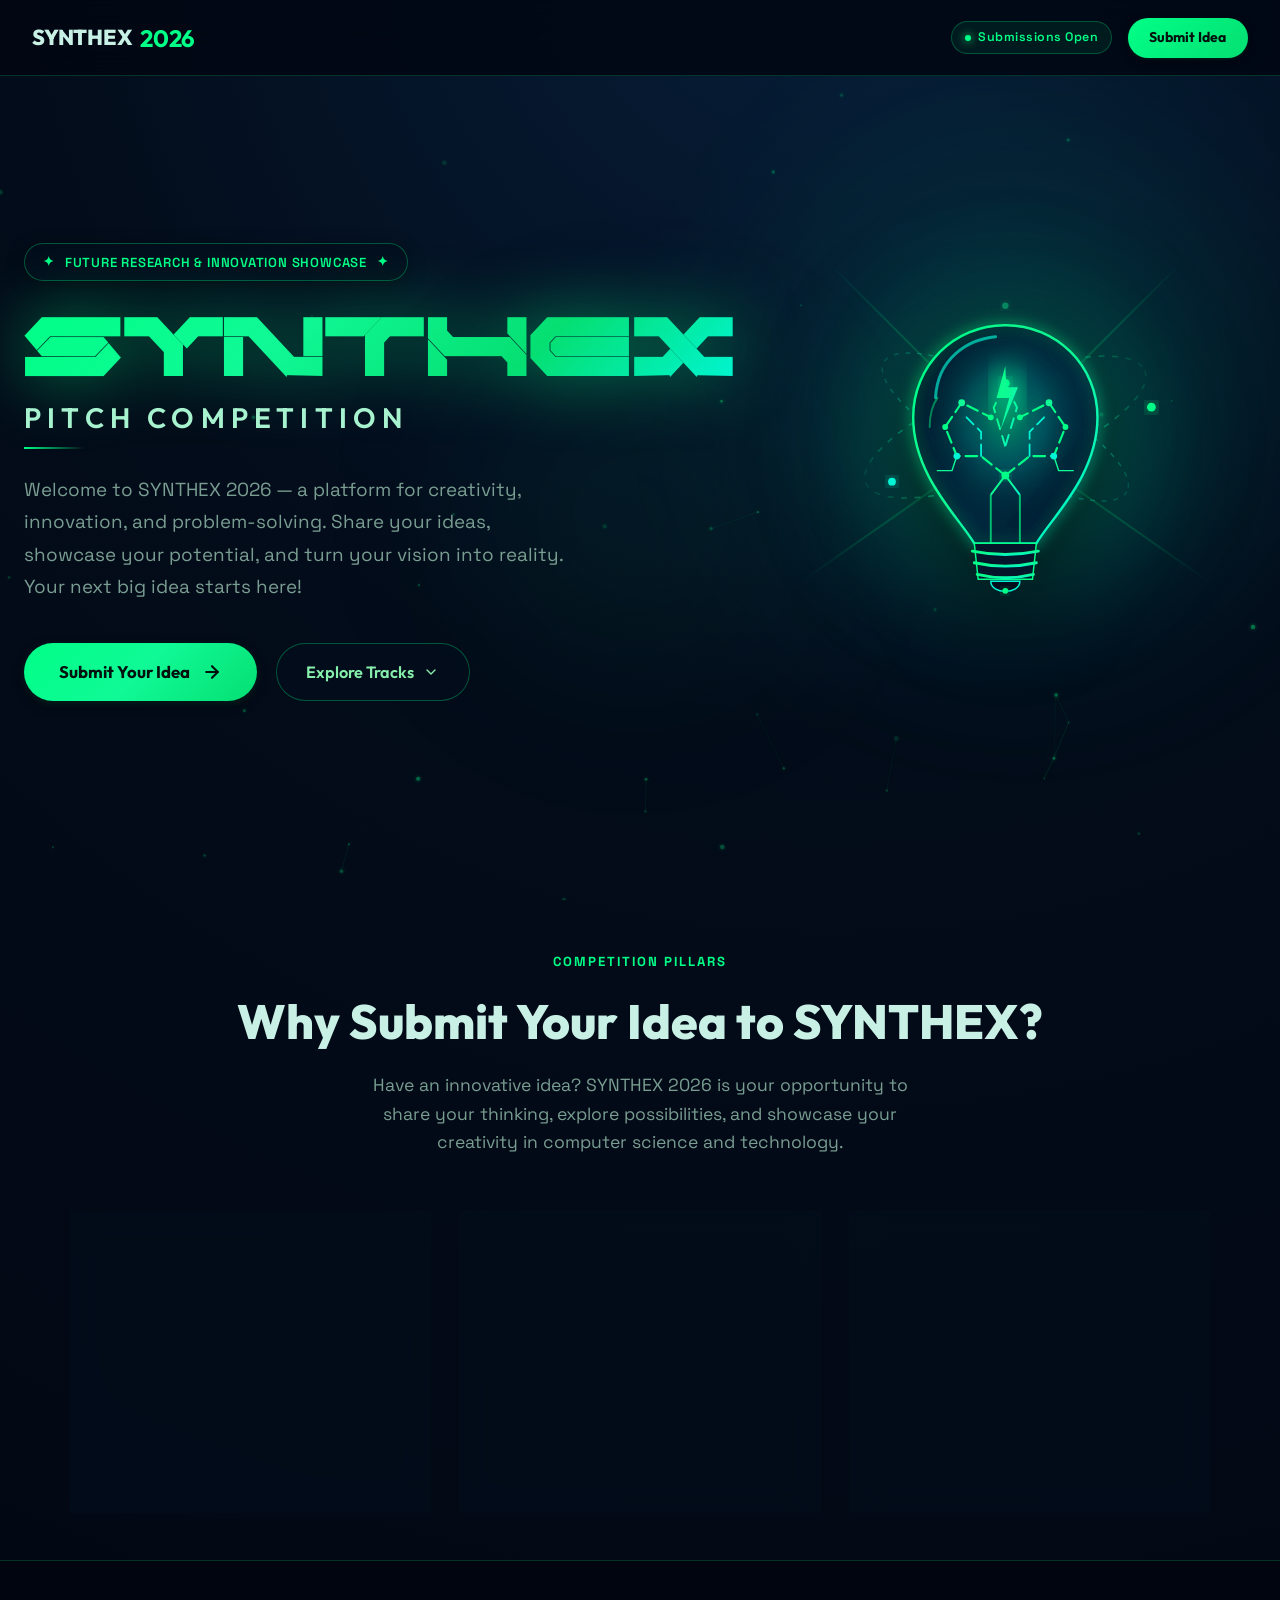
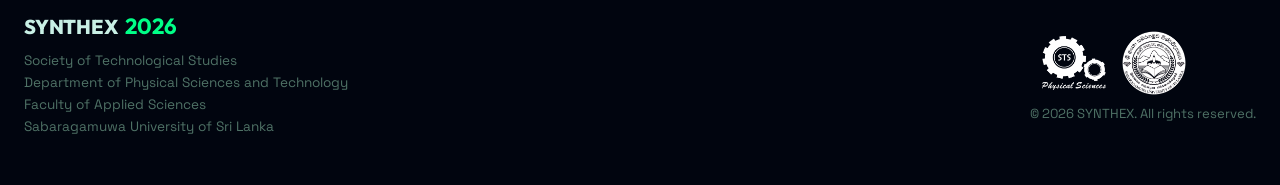
==== commit 7a5e253b: "Reduced lagging" ====
--- a/index.html
+++ b/index.html
@@ -314,9 +314,9 @@
           </div>
           
           <div class="footer-right">
-            <p class="copyright">© 2026 SYNTHEX. All rights reserved.</p>
             <img src="STS.png" alt="STS Logo" class="footer-sts-logo">
             <img src="SUSL.png" alt="SUSL Logo" class="footer-sts-logo">
+            <p class="copyright">© 2026 SYNTHEX. All rights reserved.</p>
       </div>
     </div>
   </footer>
--- a/styles.css
+++ b/styles.css
@@ -66,6 +66,9 @@
   scroll-behavior: smooth;
   font-size: 16px;
   background-color: var(--bg-deep);
+  overflow-x: hidden;
+  width: 100%;
+  max-width: 100%;
 }
 
 body {
@@ -74,6 +77,8 @@
   background: radial-gradient(circle at 65% -5%, #071f3a 0%, var(--bg-main) 40%, var(--bg-deep) 100%);
   min-height: 100vh;
   overflow-x: hidden;
+  width: 100%;
+  max-width: 100%;
   line-height: 1.6;
   position: relative;
   -webkit-font-smoothing: antialiased;
@@ -503,12 +508,16 @@
   justify-content: center;
   padding: 3.5rem 1.5rem 2.5rem;
   z-index: 10;
+  overflow-x: clip;
+  width: 100%;
+  max-width: 100%;
 }
 
 .hero-wrapper {
   max-width: 1280px;
   margin: 0 auto;
   width: 100%;
+  box-sizing: border-box;
 }
 
 .hero-grid {
@@ -516,11 +525,14 @@
   grid-template-columns: 1.08fr 0.92fr;
   gap: 3.5rem;
   align-items: center;
+  width: 100%;
+  max-width: 100%;
 }
 
 /* Left Column Typography */
 .hero-left {
   text-align: left;
+  max-width: 100%;
 }
 
 .hero-badge {
@@ -539,22 +551,28 @@
   margin-bottom: 1.8rem;
   backdrop-filter: blur(10px);
   box-shadow: 0 4px 18px rgba(0, 0, 0, 0.4);
+  max-width: 100%;
+  box-sizing: border-box;
 }
 
 .sparkle {
   color: var(--accent-green);
   font-size: 0.8rem;
+  flex-shrink: 0;
 }
 
 /* SYNTHEX: Large Capital Title with Electric Green Gradient (Strictly Zero White) */
 .hero-title {
   font-family: var(--font-heading-display);
-  font-size: clamp(3.4rem, 7.5vw, 5.8rem);
+  font-size: clamp(2.4rem, 6.2vw, 5.5rem);
   text-transform: uppercase;
-  letter-spacing: 0.05em;
-  line-height: 0.95;
+  letter-spacing: 0.04em;
+  line-height: 0.98;
   margin-bottom: 0.5rem;
   position: relative;
+  max-width: 100%;
+  word-break: normal;
+  overflow-wrap: break-word;
   
   /* Luminous Electric Green Gradient - No White */
   background: linear-gradient(
@@ -575,17 +593,19 @@
 /* Pitch Competition Subtitle (Directly Below SYNTHEX) */
 .hero-subtitle-container {
   margin-bottom: 1.6rem;
+  max-width: 100%;
 }
 
 .hero-subtitle {
   font-family: var(--font-display);
-  font-size: clamp(1.2rem, 2.4vw, 1.85rem);
+  font-size: clamp(1rem, 2.2vw, 1.85rem);
   font-weight: 600;
-  letter-spacing: 0.28em;
+  letter-spacing: 0.22em;
   text-transform: uppercase;
   color: #a7f3d0;
   position: relative;
   display: inline-block;
+  max-width: 100%;
 }
 
 .hero-subtitle::after {
@@ -598,7 +618,7 @@
 }
 
 .hero-description {
-  font-size: clamp(1.05rem, 1.8vw, 1.2rem);
+  font-size: clamp(1rem, 1.8vw, 1.18rem);
   color: var(--text-muted);
   max-width: 540px;
   margin-bottom: 2.5rem;
@@ -612,6 +632,7 @@
   flex-wrap: wrap;
   gap: 1.15rem;
   margin-bottom: 1rem;
+  max-width: 100%;
 }
 
 /* "Submit Your Idea" Hero Button (Solid Electric Green Pill) */
@@ -698,22 +719,24 @@
   align-items: center;
   justify-content: center;
   cursor: pointer;
+  will-change: transform;
+  transform: translateZ(0);
   animation: floatBulb 6s ease-in-out infinite;
   user-select: none;
   transition: transform 0.4s cubic-bezier(0.34, 1.56, 0.64, 1);
 }
 
 .idea-bulb-wrapper:hover {
-  transform: translateY(-8px) scale(1.02);
+  transform: translateY(-8px) scale(1.02) translateZ(0);
 }
 
 /* Floating Bulb Animation */
 @keyframes floatBulb {
   0%, 100% {
-    transform: translateY(0px) rotate(0deg);
+    transform: translateY(0px) rotate(0deg) translateZ(0);
   }
   50% {
-    transform: translateY(-14px) rotate(1deg);
+    transform: translateY(-12px) rotate(1deg) translateZ(0);
   }
 }
 
@@ -722,26 +745,26 @@
   position: absolute;
   top: 42%;
   left: 50%;
-  transform: translate(-50%, -50%);
-  width: 380px;
-  height: 380px;
+  transform: translate(-50%, -50%) translateZ(0);
+  width: min(380px, 85vw);
+  height: min(380px, 85vw);
   background: radial-gradient(circle, rgba(0, 255, 135, 0.45) 0%, rgba(0, 245, 212, 0.22) 40%, rgba(3, 14, 28, 0.05) 65%, transparent 75%);
-  filter: blur(55px);
+  filter: blur(45px);
   border-radius: 50%;
   pointer-events: none;
   z-index: 0;
+  will-change: transform, opacity;
   animation: auraBreathe 4s ease-in-out infinite alternate;
 }
 
 @keyframes auraBreathe {
   0% {
-    transform: translate(-50%, -50%) scale(0.88);
+    transform: translate(-50%, -50%) scale(0.9) translateZ(0);
     opacity: 0.65;
   }
   100% {
-    transform: translate(-50%, -50%) scale(1.2);
-    opacity: 0.95;
-    filter: blur(65px);
+    transform: translate(-50%, -50%) scale(1.15) translateZ(0);
+    opacity: 0.9;
   }
 }
 
@@ -750,12 +773,13 @@
   position: absolute;
   top: 40%;
   left: 50%;
-  transform: translate(-50%, -50%);
-  width: 440px;
-  height: 440px;
+  transform: translate(-50%, -50%) translateZ(0);
+  width: min(420px, 90vw);
+  height: min(420px, 90vw);
   pointer-events: none;
   z-index: 0;
   opacity: 0.45;
+  overflow: hidden;
 }
 
 .bulb-ray {
@@ -906,7 +930,7 @@
 /* Chip 3: Bottom Right */
 .chip-bottom-right {
   bottom: 16%;
-  right: -2%;
+  right: 1%;
   animation: floatChip3 5.5s ease-in-out infinite 1.5s;
 }
 
@@ -962,8 +986,9 @@
 
 .cards-grid {
   display: grid;
-  grid-template-columns: repeat(auto-fit, minmax(300px, 1fr));
+  grid-template-columns: repeat(auto-fit, minmax(min(100%, 280px), 1fr));
   gap: 1.85rem;
+  max-width: 100%;
 }
 
 .feature-card {
@@ -1288,11 +1313,11 @@
 .type-badge {
   font-size: 0.72rem;
   font-weight: 700;
+  color: #FFFFFF;
   letter-spacing: 0.05em;
   padding: 0.2rem 0.55rem;
   border-radius: 999px;
   background: rgba(0, 245, 212, 0.12);
-  color: var(--accent-cyan);
   border: 1px solid rgba(0, 245, 212, 0.35);
   margin-left: auto;
   margin-right: 0.5rem;
@@ -2221,9 +2246,11 @@
 }
 
 /* ==========================================================================
-   RESPONSIVE DESIGN (Tablets & Mobile Phones)
+   RESPONSIVE DESIGN SYSTEM (Desktop, Tablet, Mobile)
+   Airtight responsive styles to guarantee zero horizontal overflow on any device
    ========================================================================== */
 
+/* 1. TABLET & SMALL LAPTOPS (<= 1024px) */
 @media (max-width: 1024px) {
   .hero-grid {
     grid-template-columns: 1fr;
@@ -2237,6 +2264,10 @@
     align-items: center;
   }
 
+  .hero-title {
+    font-size: clamp(2.6rem, 6.5vw, 4.2rem);
+  }
+
   .hero-subtitle::after {
     margin: 0.4rem auto 0;
   }
@@ -2245,12 +2276,69 @@
     justify-content: center;
   }
 
-  .hero-dock-bar {
-    grid-template-columns: repeat(3, 1fr);
-  }
-}
-
+  .hero-right {
+    max-width: 380px;
+    margin: 0 auto;
+  }
+}
+
+/* 2. TABLET PORTRAIT & LARGE MOBILE (<= 768px) */
 @media (max-width: 768px) {
+  html, body {
+    overflow-x: hidden;
+    width: 100%;
+    max-width: 100%;
+  }
+
+  /* GPU Scroll Optimization: Replace expensive real-time backdrop blur on mobile with sleek solid glass tint */
+  .navbar {
+    backdrop-filter: none !important;
+    -webkit-backdrop-filter: none !important;
+    background: rgba(2, 7, 18, 0.95) !important;
+  }
+
+  .modern-form {
+    backdrop-filter: none !important;
+    -webkit-backdrop-filter: none !important;
+    background: rgba(3, 14, 28, 0.95) !important;
+  }
+
+  .feature-card {
+    backdrop-filter: none !important;
+    -webkit-backdrop-filter: none !important;
+    background: rgba(3, 14, 28, 0.92) !important;
+  }
+
+  .form-glow-backdrop {
+    display: none !important;
+  }
+
+  .cta-secondary-btn {
+    backdrop-filter: none !important;
+    -webkit-backdrop-filter: none !important;
+    background: rgba(3, 14, 28, 0.9) !important;
+  }
+
+  .hero-badge {
+    backdrop-filter: none !important;
+    -webkit-backdrop-filter: none !important;
+    background: rgba(3, 14, 28, 0.9) !important;
+  }
+
+  .bulb-chip {
+    backdrop-filter: none !important;
+    -webkit-backdrop-filter: none !important;
+    background: rgba(3, 14, 28, 0.92) !important;
+  }
+
+  .aurora-glow-container {
+    opacity: 0.35;
+  }
+
+  .aurora-glow-blob {
+    filter: blur(40px) !important;
+  }
+
   .nav-menu {
     display: none;
   }
@@ -2260,29 +2348,104 @@
   }
 
   .nav-container {
-    padding: 1rem 1.25rem;
+    padding: 0.9rem 1.25rem;
+    gap: 0.75rem;
+  }
+
+  .brand-logo {
+    font-size: 1.2rem;
+  }
+
+  .nav-cta-btn {
+    padding: 0.45rem 1.1rem;
+    font-size: 0.82rem;
   }
 
   .hero-section {
-    padding: 3rem 1.25rem 2rem;
-  }
-
-  .hero-dock-bar {
-    grid-template-columns: repeat(3, 1fr);
-    padding: 0.85rem;
-    gap: 0.5rem;
+    padding: 2.8rem 1.25rem 2rem;
+    overflow-x: clip;
+  }
+
+  .hero-title {
+    font-size: clamp(2.1rem, 7.5vw, 3.2rem);
+    letter-spacing: 0.03em;
+  }
+
+  .hero-subtitle {
+    font-size: 1.05rem;
+    letter-spacing: 0.16em;
+  }
+
+  .hero-badge {
+    font-size: 0.76rem;
+    padding: 0.38rem 0.95rem;
+    letter-spacing: 0.04em;
+    max-width: 100%;
+    text-align: center;
+  }
+
+  .hero-description {
+    font-size: 1.02rem;
+    max-width: 500px;
+    margin-bottom: 2rem;
+  }
+
+  /* Bulb scaling for tablets */
+  .hero-right {
+    max-width: 340px;
+    margin: 0 auto;
+  }
+
+  .idea-bulb-wrapper {
+    max-width: 320px;
+  }
+
+  .bulb-glow-aura {
+    width: 260px;
+    height: 260px;
+  }
+
+  .bulb-rays-container {
+    width: 280px;
+    height: 280px;
+  }
+
+  .bulb-ray {
+    width: 90px;
+  }
+
+  /* Cards grid */
+  .highlights-section {
+    padding: 3.5rem 1.25rem 2.5rem;
+  }
+
+  .cards-grid {
+    grid-template-columns: 1fr;
+    gap: 1.35rem;
+  }
+
+  /* Submit Form */
+  .form-section,
+  .form-standalone-section {
+    padding: 2.5rem 1.25rem 3.5rem;
+  }
+
+  .form-main-title {
+    font-size: 2.1rem;
   }
 
   .modern-form {
-    padding: 2.2rem 1.5rem;
+    padding: 2.2rem 1.4rem;
+    border-radius: 20px;
+    gap: 1.5rem;
+  }
+
+  .type-toggle-container {
+    grid-template-columns: 1fr;
   }
 
   .batch-pills-container {
     grid-template-columns: repeat(2, 1fr);
-  }
-
-  .type-toggle-container {
-    grid-template-columns: 1fr;
   }
 
   .members-table th,
@@ -2315,34 +2478,404 @@
     flex-direction: column;
     text-align: center;
     align-items: center;
-  }
-}
-
+    gap: 1.25rem;
+  }
+}
+
+/* 3. MOBILE PHONES (<= 480px) - e.g. Huawei Nova Y61 (360px), iPhone (390px), Galaxy (360-412px) */
 @media (max-width: 480px) {
+  .nav-container {
+    padding: 0.75rem 0.9rem;
+    gap: 0.5rem;
+  }
+
+  .brand-logo {
+    font-size: 1.12rem;
+    gap: 0.45rem;
+  }
+
+  .nav-cta-btn {
+    padding: 0.4rem 0.85rem;
+    font-size: 0.78rem;
+    white-space: nowrap;
+  }
+
+  .nav-back-btn {
+    padding: 0.4rem 0.85rem;
+    font-size: 0.78rem;
+  }
+
+  .hero-section {
+    padding: 1.8rem 0.85rem 1.5rem;
+    overflow-x: clip;
+  }
+
+  .hero-badge {
+    font-size: 0.68rem;
+    padding: 0.35rem 0.75rem;
+    gap: 0.35rem;
+    letter-spacing: 0.03em;
+    margin-bottom: 1.15rem;
+    white-space: normal;
+    text-align: center;
+    line-height: 1.35;
+    max-width: 100%;
+  }
+
+  /* SYNTHEX Title: Proportional scaling so it NEVER overflows horizontally on 360px screens */
   .hero-title {
-    font-size: 3.2rem;
+    font-size: clamp(1.85rem, 8.8vw, 2.35rem);
+    letter-spacing: 0.02em;
+    line-height: 1.05;
+    margin-bottom: 0.35rem;
+    word-break: normal;
   }
 
   .hero-subtitle {
-    font-size: 1.15rem;
-    letter-spacing: 0.18em;
-  }
-
-  .hero-dock-bar {
-    grid-template-columns: repeat(2, 1fr);
+    font-size: 0.92rem;
+    letter-spacing: 0.12em;
+  }
+
+  .hero-subtitle-container {
+    margin-bottom: 1.15rem;
+  }
+
+  .hero-description {
+    font-size: 0.94rem;
+    line-height: 1.6;
+    margin-bottom: 1.6rem;
+    padding: 0 0.2rem;
+  }
+
+  /* Buttons: Full-width stacked with comfortable touch targets that fit 100% of screen */
+  .hero-actions {
+    flex-direction: column;
+    width: 100%;
+    gap: 0.75rem;
+    align-items: stretch;
   }
 
   .cta-primary-btn {
     width: 100%;
     justify-content: center;
+    padding: 0.82rem 1.25rem;
+    font-size: 0.96rem;
+    box-sizing: border-box;
+    text-align: center;
   }
 
   .cta-secondary-btn {
     width: 100%;
     justify-content: center;
+    padding: 0.8rem 1.25rem;
+    font-size: 0.92rem;
+    box-sizing: border-box;
+    text-align: center;
+  }
+
+  /* Idea Bulb: Scaled to fit comfortably on 360px viewports without radiating outside screen */
+  .hero-right {
+    max-width: 280px;
+    margin: 0 auto;
+    overflow: visible;
+  }
+
+  .idea-bulb-wrapper {
+    max-width: 250px;
+  }
+
+  .bulb-glow-aura {
+    width: 200px;
+    height: 200px;
+  }
+
+  .bulb-rays-container {
+    width: 210px;
+    height: 210px;
+  }
+
+  .bulb-ray {
+    width: 65px;
+  }
+
+  .bulb-chip {
+    padding: 0.28rem 0.6rem;
+    gap: 0.3rem;
+  }
+
+  .chip-text {
+    font-size: 0.66rem;
+  }
+
+  .chip-sparkle {
+    font-size: 0.7rem;
+  }
+
+  .chip-top-left {
+    left: 0;
+    top: 4%;
+  }
+
+  .chip-top-right {
+    right: 0;
+    top: 4%;
+  }
+
+  .chip-bottom-right {
+    right: 0;
+    bottom: 8%;
+  }
+
+  /* Highlights Section */
+  .highlights-section {
+    padding: 2.5rem 0.85rem 1.8rem;
+  }
+
+  .section-tag {
+    font-size: 0.75rem;
+  }
+
+  .section-title {
+    font-size: 1.6rem;
+  }
+
+  .section-desc {
+    font-size: 0.9rem;
+    line-height: 1.55;
+  }
+
+  .feature-card {
+    padding: 1.4rem 1.1rem;
+    border-radius: 16px;
+  }
+
+  .feature-card h3 {
+    font-size: 1.15rem;
+  }
+
+  .feature-card p {
+    font-size: 0.88rem;
+  }
+
+  /* Submit Form Section */
+  .form-section,
+  .form-standalone-section {
+    padding: 1.5rem 0.75rem 2.8rem;
+  }
+
+  .form-pill {
+    font-size: 0.72rem;
+    padding: 0.32rem 0.8rem;
+  }
+
+  .form-main-title {
+    font-size: 1.6rem;
+  }
+
+  .form-sub-desc {
+    font-size: 0.88rem;
+    padding: 0 0.4rem;
+  }
+
+  .form-card-wrapper {
+    width: 100%;
+    max-width: 100%;
+  }
+
+  .modern-form {
+    padding: 1.5rem 0.95rem;
+    border-radius: 18px;
+    gap: 1.35rem;
+  }
+
+  .form-label {
+    font-size: 0.9rem;
+  }
+
+  .form-control {
+    padding: 0.78rem 0.9rem 0.78rem 2.5rem;
+    font-size: 0.9rem;
+    border-radius: 12px;
+  }
+
+  .input-icon {
+    left: 0.8rem;
+  }
+
+  .form-textarea {
+    padding: 0.85rem;
+    min-height: 110px;
+    font-size: 0.9rem;
+  }
+
+  .type-toggle-btn {
+    padding: 0.9rem 0.95rem;
+    border-radius: 14px;
+  }
+
+  .type-title {
+    font-size: 0.95rem;
+  }
+
+  .batch-pill {
+    padding: 0.72rem 0.3rem;
+    font-size: 0.9rem;
+    gap: 0.4rem;
+  }
+
+  .batch-radio {
+    width: 12px;
+    height: 12px;
+  }
+
+  /* Dynamic Members Table Mobile */
+  .members-header-bar {
+    flex-direction: column;
+    align-items: flex-start;
+    gap: 0.45rem;
+  }
+
+  .members-count-pill {
+    font-size: 0.76rem;
+    padding: 0.25rem 0.65rem;
+  }
+
+  .members-table-container {
+    border-radius: 12px;
+  }
+
+  .members-footer-bar {
+    flex-direction: column;
+    align-items: stretch;
+    gap: 0.65rem;
+  }
+
+  .add-member-btn {
+    width: 100%;
+    justify-content: center;
+    padding: 0.65rem 1rem;
+    font-size: 0.88rem;
+  }
+
+  .max-members-alert {
+    width: 100%;
+    justify-content: center;
+    font-size: 0.78rem;
+    padding: 0.45rem 0.75rem;
+  }
+
+  .submit-action-btn {
+    padding: 0.85rem 1.25rem;
+    font-size: 0.98rem;
+    border-radius: 999px;
+  }
+
+  /* Submissions Closed Card */
+  .submissions-closed-card {
+    padding: 2rem 0.8rem;
+  }
+
+  .closed-title {
+    font-size: 1.45rem;
+  }
+
+  .closed-description {
+    font-size: 0.88rem;
+    line-height: 1.55;
   }
 
   .closed-info-grid {
     grid-template-columns: 1fr;
-  }
-}
+    gap: 0.75rem;
+  }
+
+  .closed-info-item {
+    padding: 0.9rem 0.8rem;
+  }
+
+  .closed-home-btn {
+    width: 100%;
+    justify-content: center;
+    padding: 0.75rem 1.25rem;
+    font-size: 0.9rem;
+  }
+
+  /* Modal */
+  .modal-backdrop {
+    padding: 0.75rem;
+  }
+
+  .modal-card {
+    padding: 1.75rem 1.1rem;
+    border-radius: 18px;
+  }
+
+  .modal-title {
+    font-size: 1.35rem;
+  }
+
+  .modal-desc {
+    font-size: 0.86rem;
+  }
+
+  .receipt-box {
+    padding: 0.85rem;
+  }
+
+  .receipt-row {
+    font-size: 0.8rem;
+  }
+
+  /* Footer */
+  .footer {
+    padding: 2.2rem 1rem;
+  }
+
+  .footer-tagline {
+    font-size: 0.82rem;
+  }
+
+  .footer-sts-logo {
+    width: 52px;
+  }
+}
+
+/* 4. COMPACT MOBILE SCREENS (<= 360px) - e.g. smaller screens, Galaxy Fold, tight viewports */
+@media (max-width: 360px) {
+  .hero-title {
+    font-size: 1.85rem;
+    letter-spacing: 0.01em;
+  }
+
+  .hero-subtitle {
+    font-size: 0.84rem;
+    letter-spacing: 0.08em;
+  }
+
+  .brand-logo {
+    font-size: 1.05rem;
+  }
+
+  .nav-cta-btn {
+    padding: 0.35rem 0.7rem;
+    font-size: 0.75rem;
+  }
+
+  .hero-right {
+    max-width: 240px;
+  }
+
+  .idea-bulb-wrapper {
+    max-width: 220px;
+  }
+
+  .cta-primary-btn,
+  .cta-secondary-btn {
+    padding: 0.75rem 1rem;
+    font-size: 0.88rem;
+  }
+
+  .modern-form {
+    padding: 1.35rem 0.8rem;
+  }
+}
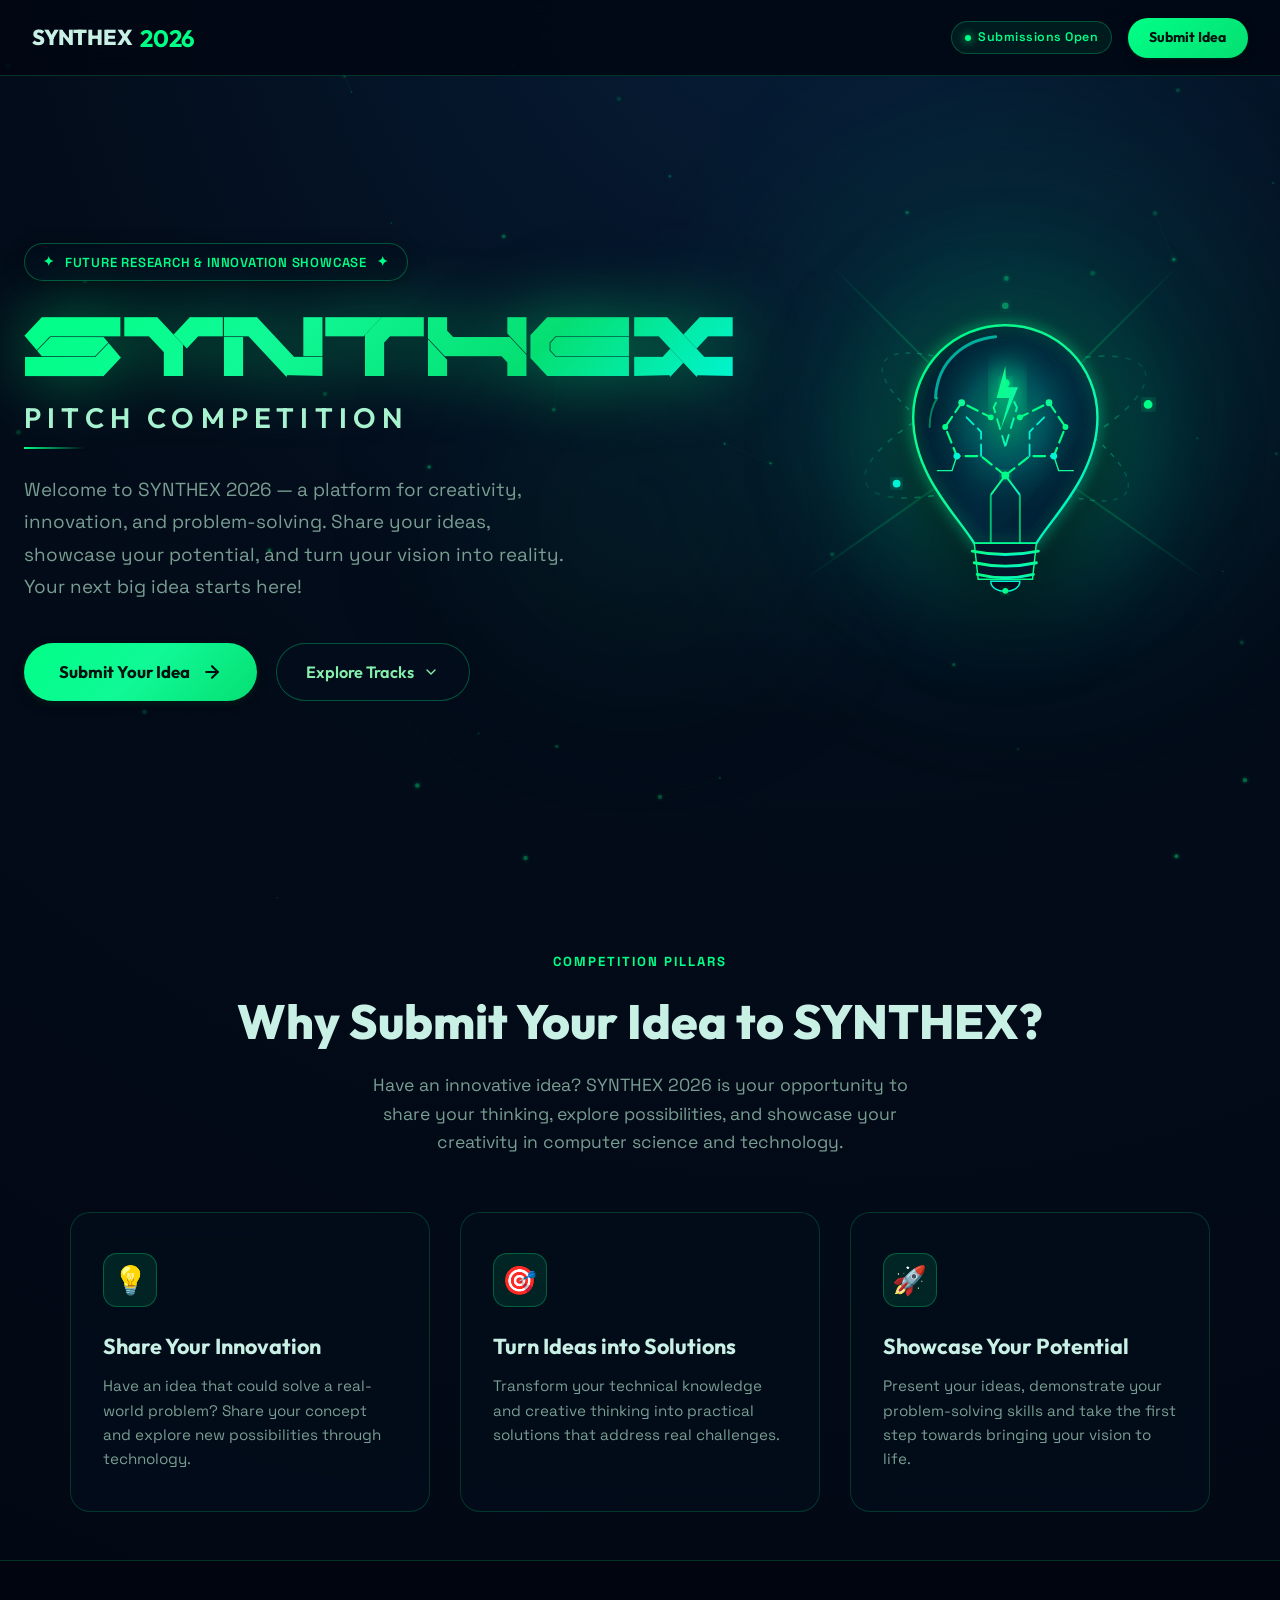
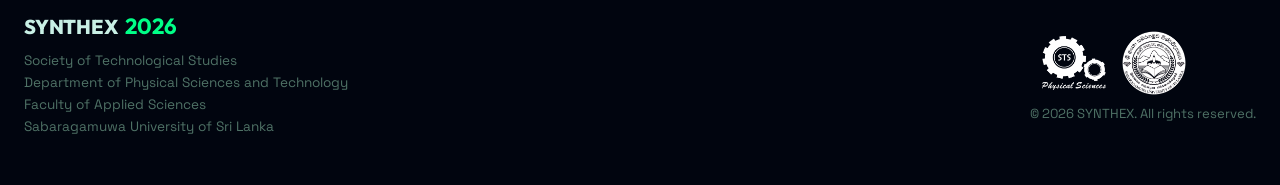
==== commit 707312e4: "Some changes" ====
--- a/index.html
+++ b/index.html
@@ -7,7 +7,7 @@
   <meta name="description" content="SYNTHEX 2026 Pitch Competition - Submit your innovative research ideas and transform vision into reality.">
   
   <!-- Favicon -->
-  <link rel="icon" type="image/svg+xml" href="data:image/svg+xml,<svg xmlns='http://www.w3.org/2000/svg' viewBox='0 0 100 100'><text y='.9em' font-size='90'>⚡</text></svg>">
+  <link rel="icon" type="image/svg+xml" href="data:image/svg+xml,<svg xmlns='http://www.w3.org/2000/svg' viewBox='0 0 100 100'><text y='.9em' font-size='90'>💡</text></svg>">
   
   <!-- Fonts: Space Grotesk & Outfit -->
   <link rel="preconnect" href="https://fonts.googleapis.com">
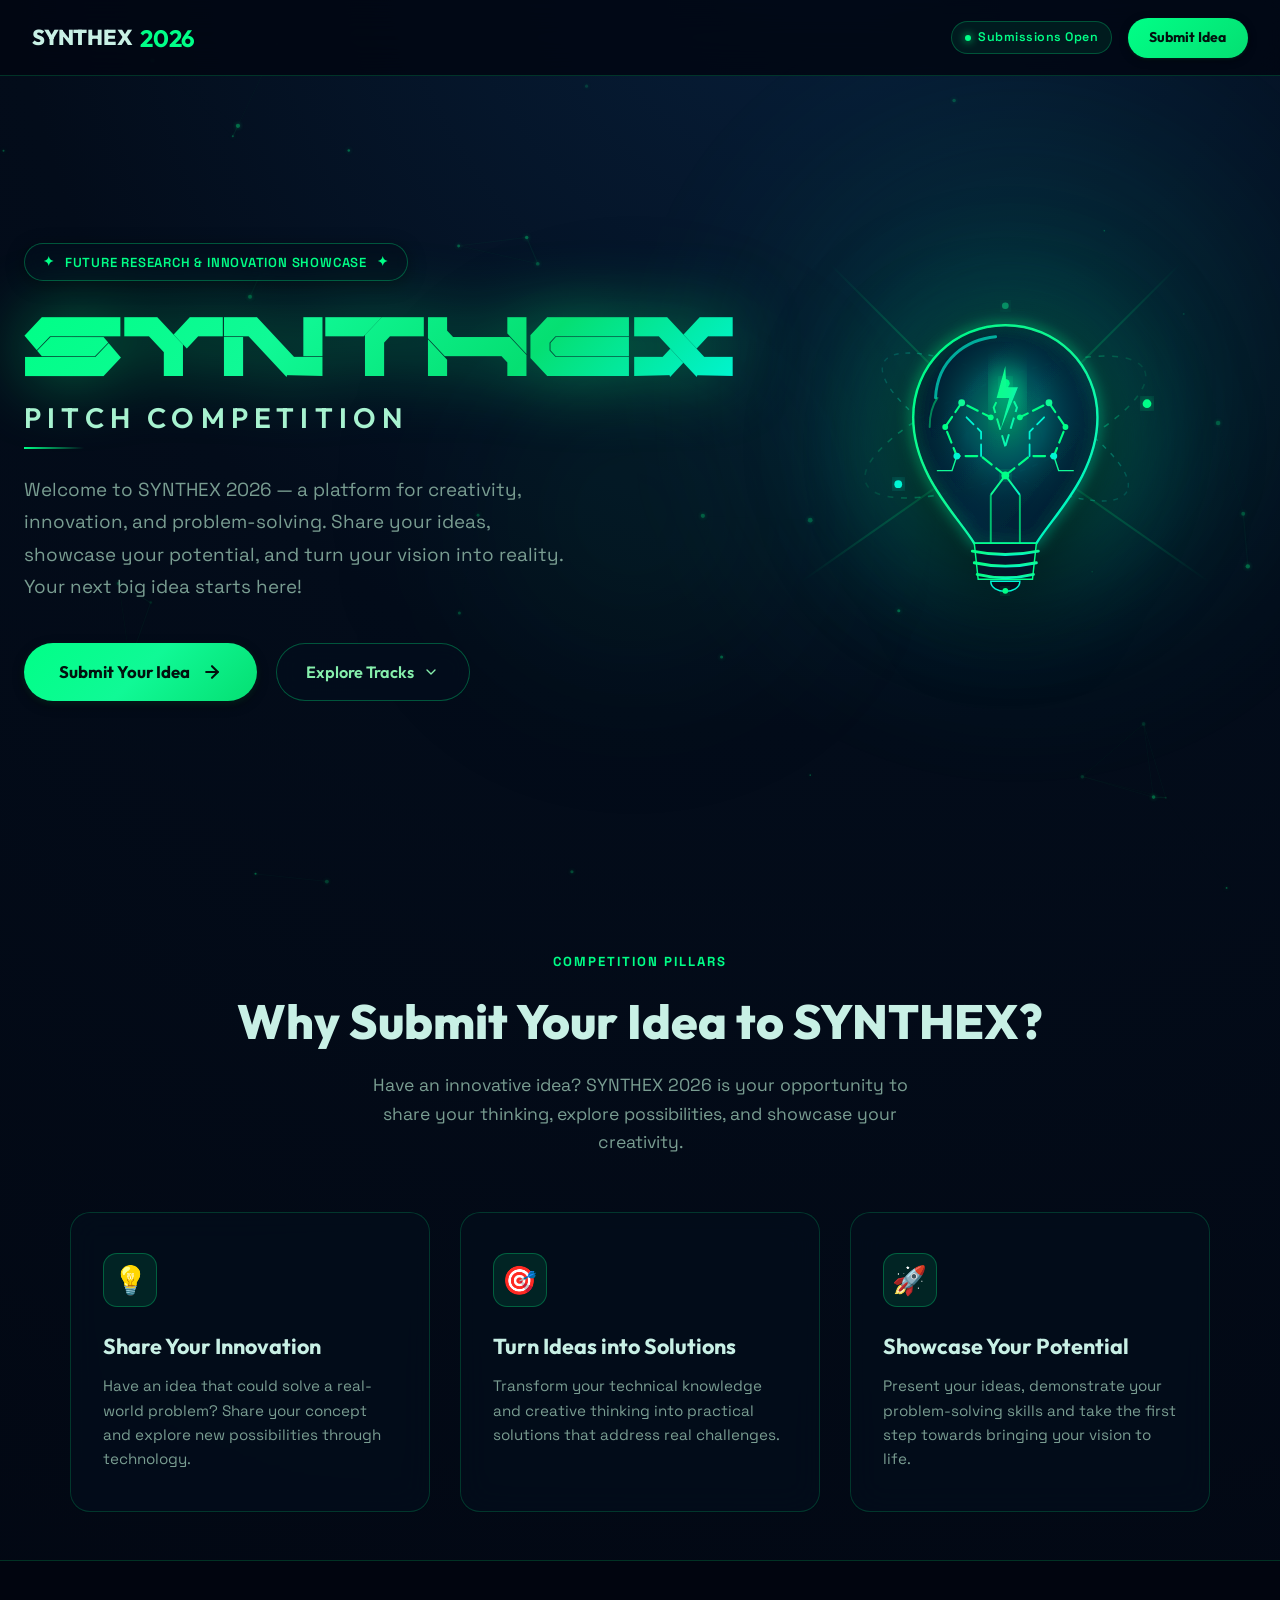
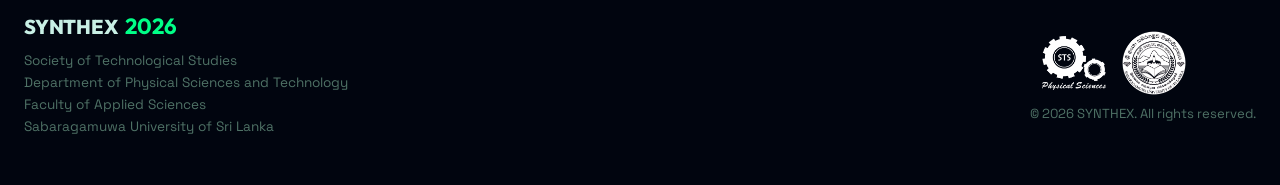
==== commit 4238212d: "Small changes v3" ====
--- a/index.html
+++ b/index.html
@@ -273,7 +273,7 @@
         <div class="section-header">
           <span class="section-tag">COMPETITION PILLARS</span>
           <h2 class="section-title">Why Submit Your Idea to SYNTHEX?</h2>
-          <p class="section-desc">Have an innovative idea? SYNTHEX 2026 is your opportunity to share your thinking, explore possibilities, and showcase your creativity in computer science and technology.</p>
+          <p class="section-desc">Have an innovative idea? SYNTHEX 2026 is your opportunity to share your thinking, explore possibilities, and showcase your creativity.</p>
         </div>
 
         <div class="cards-grid">
--- a/styles.css
+++ b/styles.css
@@ -1172,6 +1172,7 @@
   display: flex;
   align-items: center;
   gap: 0.25rem;
+  padding-top: 1.15rem;
 }
 
 .required-star {
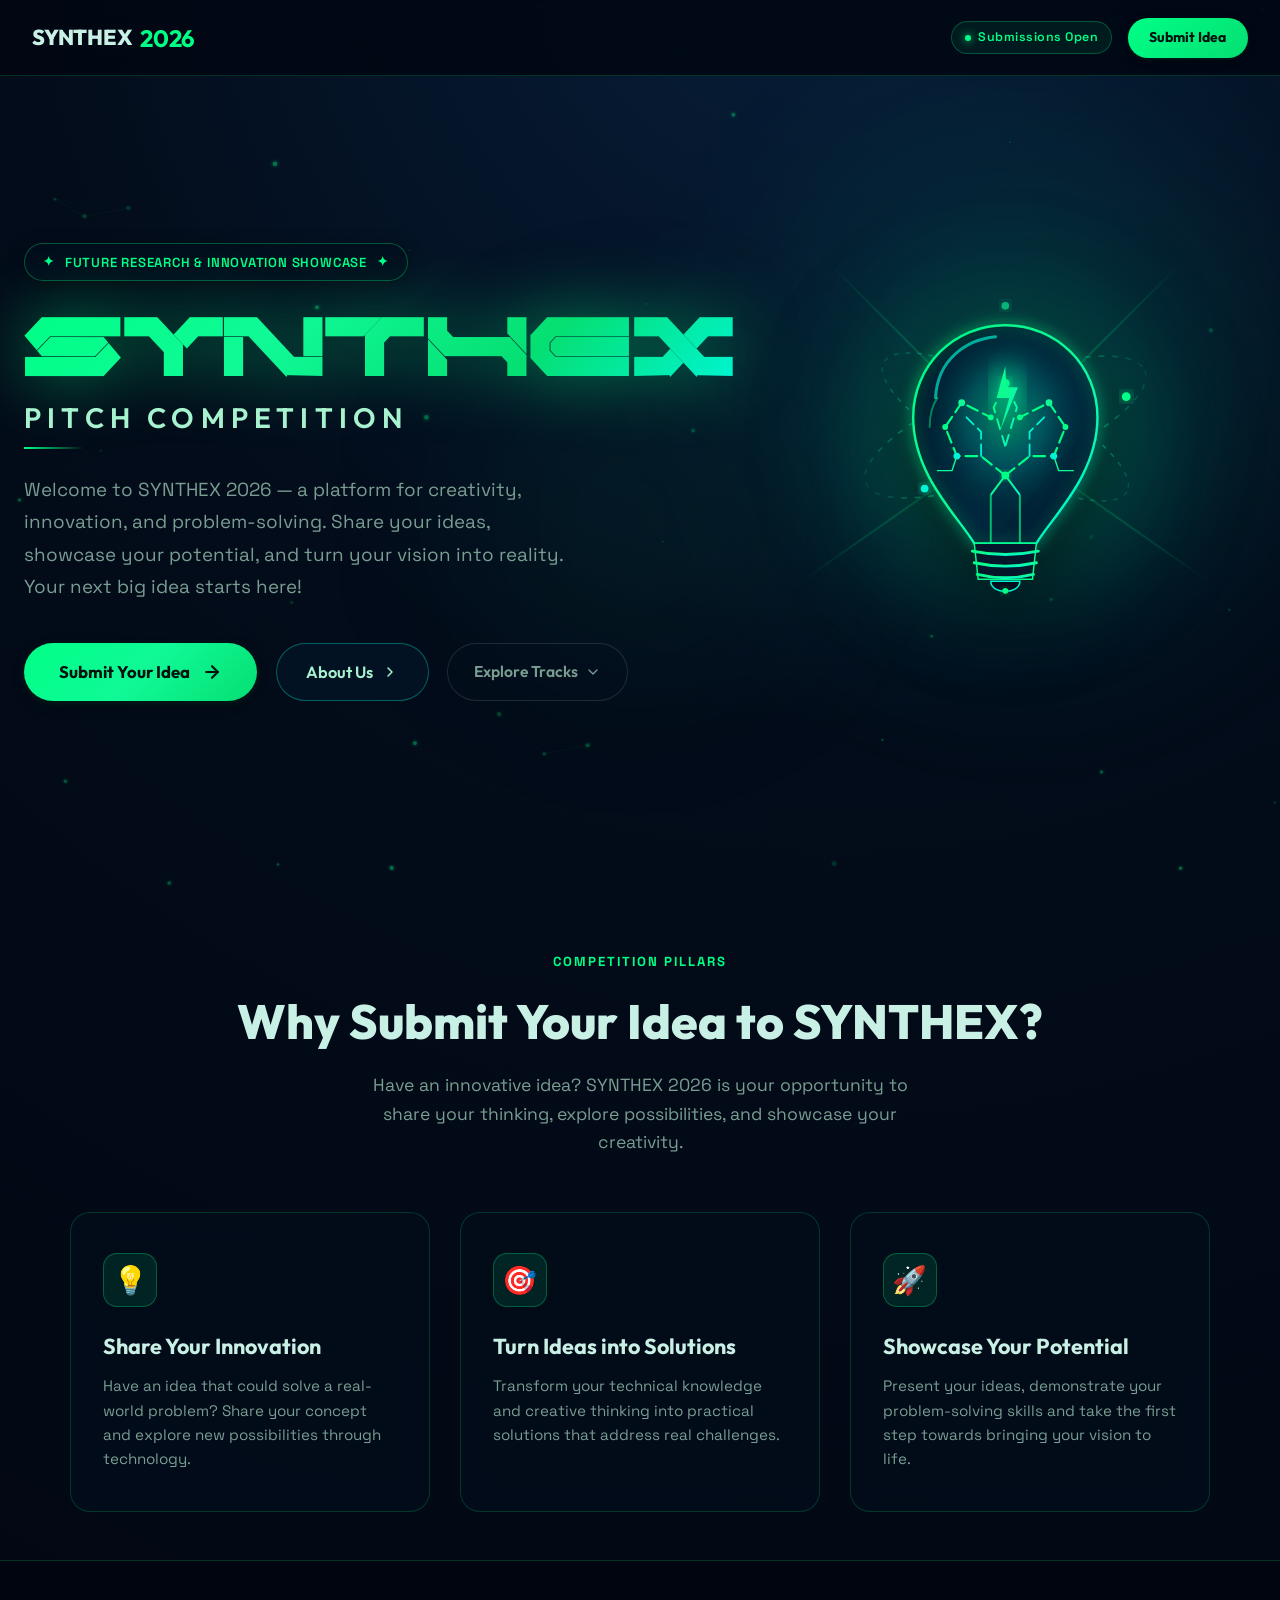
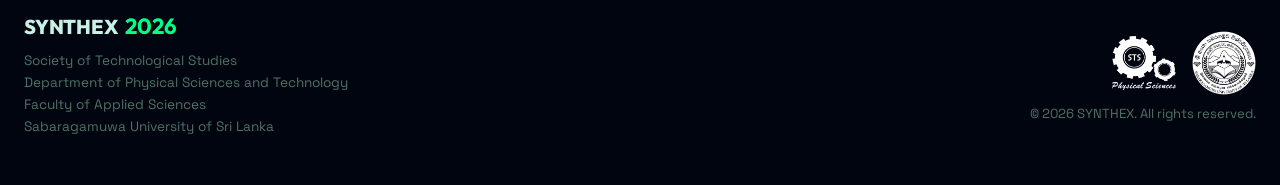
==== commit a6b733b8: "Added about us page" ====
--- a/index.html
+++ b/index.html
@@ -79,7 +79,7 @@
               Welcome to SYNTHEX 2026 — a platform for creativity, innovation, and problem-solving. Share your ideas, showcase your potential, and turn your vision into reality. Your next big idea starts here!
             </p>
 
-            <!-- CTA Action Buttons (Rounded Pill Design Matching Image) -->
+            <!-- CTA Action Buttons -->
             <div class="hero-actions">
               <a href="submit.html" id="hero-submit-btn" class="cta-primary-btn">
                 <span class="btn-text">Submit Your Idea</span>
@@ -88,8 +88,15 @@
                   <path d="m12 5 7 7-7 7"></path>
                 </svg>
               </a>
+
+              <a href="about.html" class="cta-secondary-btn hero-about-btn">
+                <span>About Us</span>
+                <svg width="16" height="16" viewBox="0 0 24 24" fill="none" stroke="currentColor" stroke-width="2.2" stroke-linecap="round" stroke-linejoin="round">
+                  <path d="m9 18 6-6-6-6"/>
+                </svg>
+              </a>
               
-              <a href="#highlights-section" class="cta-secondary-btn">
+              <a href="#highlights-section" class="cta-tertiary-btn">
                 <span>Explore Tracks</span>
                 <svg width="16" height="16" viewBox="0 0 24 24" fill="none" stroke="currentColor" stroke-width="2" stroke-linecap="round" stroke-linejoin="round">
                   <path d="m6 9 6 6 6-6"/>
@@ -307,16 +314,18 @@
         <div class="brand-logo footer-logo">
           <span class="logo-text">SYNTHEX &nbsp;<span class="logo-accent">2026</span></span>
         </div>
-            <p class="footer-tagline">Society of Technological Studies</p>
-            <p class="footer-tagline">Department of Physical Sciences and Technology</p>
-            <p class="footer-tagline">Faculty of Applied Sciences</p>
-            <p class="footer-tagline">Sabaragamuwa University of Sri Lanka</p>
-          </div>
-          
-          <div class="footer-right">
-            <img src="STS.png" alt="STS Logo" class="footer-sts-logo">
-            <img src="SUSL.png" alt="SUSL Logo" class="footer-sts-logo">
-            <p class="copyright">© 2026 SYNTHEX. All rights reserved.</p>
+        <p class="footer-tagline">Society of Technological Studies</p>
+        <p class="footer-tagline">Department of Physical Sciences and Technology</p>
+        <p class="footer-tagline">Faculty of Applied Sciences</p>
+        <p class="footer-tagline">Sabaragamuwa University of Sri Lanka</p>
+      </div>
+      
+      <div class="footer-right">
+        <div class="footer-logos-group">
+          <img src="STS.png" alt="STS Logo" class="footer-sts-logo">
+          <img src="SUSL.png" alt="SUSL Logo" class="footer-sts-logo">
+        </div>
+        <p class="copyright">© 2026 SYNTHEX. All rights reserved.</p>
       </div>
     </div>
   </footer>
--- a/styles.css
+++ b/styles.css
@@ -194,7 +194,6 @@
 .footer-sts-logo {
   width: 64px;
   height: auto;
-  margin-left: 0.75rem;
   margin-top: 0.5rem;
 }
 
@@ -699,6 +698,44 @@
   transform: translateY(-2px);
 }
 
+/* "About Us" Hero Button */
+.hero-about-btn {
+  background: rgba(4, 20, 38, 0.85);
+  border-color: rgba(0, 245, 212, 0.35);
+  color: #a7f3d0;
+}
+
+.hero-about-btn:hover {
+  border-color: var(--accent-teal);
+  color: var(--accent-teal);
+  box-shadow: 0 0 20px rgba(0, 245, 212, 0.3);
+}
+
+/* "Explore Tracks" Tertiary CTA */
+.cta-tertiary-btn {
+  display: inline-flex;
+  align-items: center;
+  justify-content: center;
+  gap: 0.45rem;
+  padding: 0.95rem 1.6rem;
+  font-family: var(--font-display);
+  font-size: 0.98rem;
+  font-weight: 600;
+  color: var(--text-muted);
+  background: rgba(3, 14, 28, 0.5);
+  border: 1px solid rgba(255, 255, 255, 0.12);
+  border-radius: 999px;
+  text-decoration: none;
+  transition: var(--transition-smooth);
+}
+
+.cta-tertiary-btn:hover {
+  border-color: rgba(0, 255, 135, 0.4);
+  color: var(--text-pure);
+  background: rgba(3, 14, 28, 0.8);
+  transform: translateY(-2px);
+}
+
 /* ==========================================================================
    RIGHT COLUMN: ANIMATED CYBERNETIC IDEA BULB (REPLACES SCHEMATIC)
    ========================================================================== */
@@ -1143,7 +1180,7 @@
   border: 1px solid rgba(0, 255, 135, 0.22);
   border-radius: 28px;
   padding: 3rem 2.8rem;
-  box-shadow: var(--shadow-card);
+  /* box-shadow: var(--shadow-card); */
   display: flex;
   flex-direction: column;
   gap: 2rem;
@@ -2231,9 +2268,30 @@
   gap: 1.5rem;
 }
 
+.footer-left {
+  display: flex;
+  flex-direction: column;
+  align-items: flex-start;
+}
+
+.footer-right {
+  display: flex;
+  flex-direction: column;
+  align-items: flex-end;
+  gap: 0.5rem;
+}
+
+.footer-logos-group {
+  display: flex;
+  align-items: center;
+  gap: 1rem;
+}
+
 .footer-logo {
   font-size: 1.25rem;
   margin-bottom: 0.35rem;
+  display: flex;
+  align-items: center;
 }
 
 .footer-tagline {
@@ -2244,6 +2302,231 @@
 .copyright {
   font-size: 0.82rem;
   color: var(--text-dim);
+}
+
+/* ==========================================================================
+   ABOUT PAGE STYLES (What is SYNTHEX 2026 & What is STS)
+   ========================================================================== */
+
+.about-page-main {
+  min-height: calc(100vh - 160px);
+  position: relative;
+  z-index: 10;
+  padding-bottom: 5rem;
+}
+
+.about-header-section {
+  padding: 4.5rem 1.5rem 2rem;
+  text-align: center;
+}
+
+.about-header-box {
+  max-width: 820px;
+  margin: 0 auto;
+}
+
+.about-badge {
+  display: inline-flex;
+  align-items: center;
+  gap: 0.5rem;
+  padding: 0.4rem 1.1rem;
+  background: rgba(0, 255, 135, 0.1);
+  border: 1px solid rgba(0, 255, 135, 0.3);
+  border-radius: 999px;
+  font-size: 0.8rem;
+  font-weight: 700;
+  letter-spacing: 0.1em;
+  color: var(--accent-green);
+  margin-bottom: 1.25rem;
+  text-transform: uppercase;
+}
+
+.about-main-title {
+  font-family: var(--font-display);
+  font-size: clamp(2.3rem, 5vw, 3.6rem);
+  font-weight: 800;
+  color: var(--text-pure);
+  letter-spacing: -0.02em;
+  margin-bottom: 0.85rem;
+  line-height: 1.15;
+}
+
+/* About Block Section for each part */
+.about-block-section {
+  padding: 2.5rem 1.5rem;
+  position: relative;
+}
+
+.about-block-card {
+  max-width: 1200px;
+  margin: 0 auto;
+  background: var(--bg-card);
+  border: 1px solid var(--border-subtle);
+  border-radius: 28px;
+  padding: 3.5rem 3.2rem;
+  position: relative;
+  overflow: hidden;
+  box-shadow: var(--shadow-card);
+  transition: var(--transition-smooth);
+}
+
+.about-block-card:hover {
+  border-color: rgba(0, 255, 135, 0.35);
+  box-shadow: 0 25px 60px -10px rgba(0, 0, 0, 0.9), 0 0 35px -5px rgba(0, 255, 135, 0.15);
+}
+
+.about-grid {
+  display: grid;
+  grid-template-columns: 1.15fr 0.85fr;
+  gap: 3.5rem;
+  align-items: center;
+}
+
+/* Left Content Column */
+.about-content {
+  display: flex;
+  flex-direction: column;
+  gap: 1.25rem;
+  text-align: left;
+}
+
+.about-tag-badge {
+  display: inline-flex;
+  align-items: center;
+  gap: 0.5rem;
+  padding: 0.35rem 0.9rem;
+  background: rgba(0, 255, 135, 0.08);
+  border: 1px solid rgba(0, 255, 135, 0.25);
+  border-radius: 999px;
+  font-size: 0.76rem;
+  font-weight: 700;
+  letter-spacing: 0.08em;
+  color: var(--accent-green);
+  text-transform: uppercase;
+  width: fit-content;
+}
+
+.about-heading {
+  font-family: var(--font-display);
+  font-size: clamp(1.9rem, 3.5vw, 2.75rem);
+  font-weight: 800;
+  color: var(--text-pure);
+  letter-spacing: -0.01em;
+  line-height: 1.2;
+}
+
+.about-text {
+  font-size: 1.02rem;
+  line-height: 1.75;
+  color: var(--text-main);
+}
+
+.about-text p {
+  margin-bottom: 0.95rem;
+}
+
+.about-text p:last-child {
+  margin-bottom: 0;
+}
+
+/* Right Visual Column */
+.about-visual-column {
+  display: flex;
+  align-items: center;
+  justify-content: center;
+  position: relative;
+  width: 100%;
+}
+
+.about-image-card {
+  position: relative;
+  border-radius: 22px;
+  overflow: hidden;
+  border: 1px solid rgba(0, 255, 135, 0.3);
+  background: rgba(2, 9, 20, 0.85);
+  box-shadow: 0 20px 50px rgba(0, 0, 0, 0.8), 0 0 35px rgba(0, 255, 135, 0.2);
+  width: 100%;
+  max-width: 480px;
+  display: flex;
+  align-items: center;
+  justify-content: center;
+  transition: var(--transition-spring);
+}
+
+.about-image-card:hover {
+  transform: translateY(-4px) scale(1.02);
+  border-color: var(--accent-green);
+  box-shadow: 0 25px 60px rgba(0, 0, 0, 0.9), 0 0 45px rgba(0, 255, 135, 0.35);
+}
+
+.about-image {
+  width: 100%;
+  height: auto;
+  display: block;
+  object-fit: cover;
+  border-radius: 20px;
+}
+
+/* STS Logo Visual Card */
+.about-sts-logo-card {
+  padding: 3.5rem 2.5rem;
+  display: flex;
+  flex-direction: column;
+  align-items: center;
+  justify-content: center;
+  /* background: radial-gradient(circle at 50% 50%, rgba(0, 255, 135, 0.1) 0%, rgba(2, 10, 22, 0.85) 70%); */
+  border: 1px solid rgba(0, 255, 135, 0.3);
+  border-radius: 24px;
+  position: relative;
+  width: 100%;
+  max-width: 480px;
+  /* box-shadow: 0 20px 50px rgba(0, 0, 0, 0.8), 0 0 35px rgba(0, 255, 135, 0.15); */
+  transition: var(--transition-spring);
+}
+
+.about-sts-logo-card:hover {
+  transform: translateY(-4px) scale(1.02);
+  border-color: var(--accent-green);
+  box-shadow: 0 25px 60px rgba(0, 0, 0, 0.9), 0 0 45px rgba(0, 255, 135, 0.3);
+}
+
+.sts-card-glow {
+  position: absolute;
+  width: 180px;
+  height: 180px;
+  border-radius: 50%;
+  background: radial-gradient(circle, rgba(0, 255, 135, 0.35) 0%, transparent 70%);
+  filter: blur(40px);
+  pointer-events: none;
+  z-index: 1;
+}
+
+.about-sts-logo {
+  max-width: 250px;
+  width: 100%;
+  height: auto;
+  position: relative;
+  z-index: 2;
+  /* filter: drop-shadow(0 0 20px rgba(0, 255, 135, 0.35)); */
+  transition: transform 0.3s ease;
+}
+
+.about-sts-logo-card:hover .about-sts-logo {
+  transform: scale(1.04);
+  /* filter: drop-shadow(0 0 30px rgba(0, 255, 135, 0.55)); */
+}
+
+.sts-caption {
+  margin-top: 1.5rem;
+  font-family: var(--font-display);
+  font-size: 0.95rem;
+  font-weight: 700;
+  letter-spacing: 0.08em;
+  color: var(--accent-green);
+  text-transform: uppercase;
+  position: relative;
+  z-index: 2;
+  text-align: center;
 }
 
 /* ==========================================================================
@@ -2280,6 +2563,16 @@
   .hero-right {
     max-width: 380px;
     margin: 0 auto;
+  }
+
+  .about-grid {
+    grid-template-columns: 1fr;
+    gap: 2.5rem;
+  }
+
+  .about-content {
+    text-align: center;
+    align-items: center;
   }
 }
 
@@ -2480,6 +2773,67 @@
     text-align: center;
     align-items: center;
     gap: 1.25rem;
+  }
+
+  .footer-left {
+    display: flex;
+    flex-direction: column;
+    align-items: center;
+    text-align: center;
+    width: 100%;
+  }
+
+  .footer-logo {
+    display: flex;
+    justify-content: center;
+    align-items: center;
+    width: 100%;
+    text-align: center;
+  }
+
+  .footer-tagline {
+    text-align: center;
+  }
+
+  .footer-right {
+    display: flex;
+    flex-direction: column;
+    align-items: center;
+    text-align: center;
+    width: 100%;
+  }
+
+  .footer-logos-group {
+    justify-content: center;
+  }
+
+  /* About Page Responsive (768px) */
+  .about-header-section {
+    padding: 3rem 1.25rem 1.5rem;
+  }
+
+  .about-block-section {
+    padding: 1.75rem 1.25rem;
+  }
+
+  .about-block-card {
+    padding: 2.2rem 1.5rem;
+    border-radius: 20px;
+    backdrop-filter: none !important;
+    -webkit-backdrop-filter: none !important;
+    background: rgba(3, 14, 28, 0.94) !important;
+  }
+
+  .about-heading {
+    font-size: 1.8rem;
+  }
+
+  .about-sts-logo-card {
+    padding: 2.5rem 1.5rem;
+  }
+
+  .about-sts-logo {
+    max-width: 200px;
   }
 }
 
@@ -2827,17 +3181,86 @@
     font-size: 0.8rem;
   }
 
+  /* About Page Responsive (480px) */
+  .about-header-section {
+    padding: 2rem 0.85rem 1.25rem;
+  }
+
+  .about-block-section {
+    padding: 1.25rem 0.85rem;
+  }
+
+  .about-block-card {
+    padding: 1.6rem 1rem;
+    border-radius: 18px;
+  }
+
+  .about-main-title {
+    font-size: 1.75rem;
+  }
+
+  .about-heading {
+    font-size: 1.45rem;
+  }
+
+  .about-text {
+    font-size: 0.92rem;
+    line-height: 1.65;
+  }
+
+  .about-sts-logo {
+    max-width: 170px;
+  }
+
   /* Footer */
   .footer {
     padding: 2.2rem 1rem;
   }
 
+  .footer-left {
+    display: flex;
+    flex-direction: column;
+    align-items: center;
+    text-align: center;
+    width: 100%;
+  }
+
+  .footer-logo {
+    display: flex;
+    justify-content: center;
+    align-items: center;
+    width: 100%;
+    text-align: center;
+  }
+
   .footer-tagline {
     font-size: 0.82rem;
+    text-align: center;
+  }
+
+  .footer-right {
+    display: flex;
+    flex-direction: column;
+    align-items: center;
+    text-align: center;
+    width: 100%;
+  }
+
+  .footer-logos-group {
+    display: flex;
+    justify-content: center;
+    align-items: center;
+    gap: 1.25rem;
   }
 
   .footer-sts-logo {
     width: 52px;
+    margin-left: 0;
+    margin-top: 0;
+  }
+
+  .copyright {
+    text-align: center;
   }
 }
 
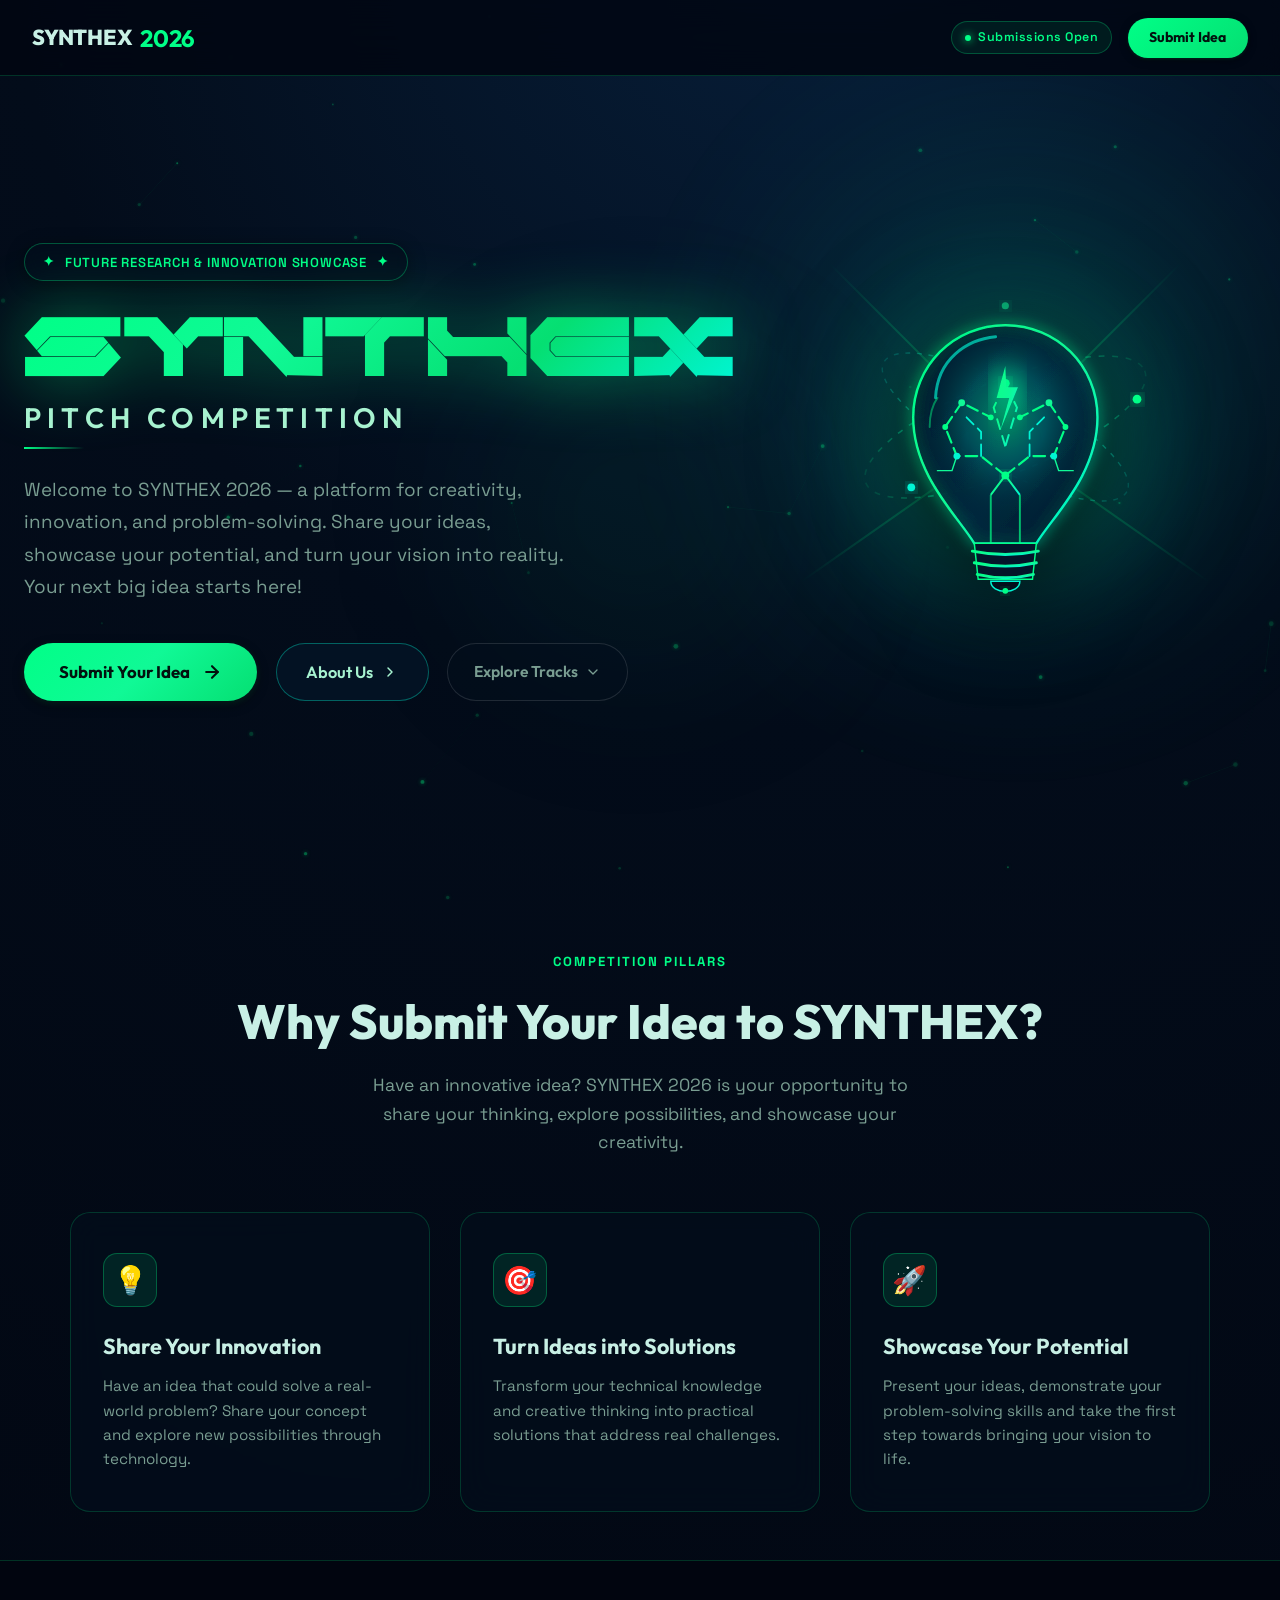
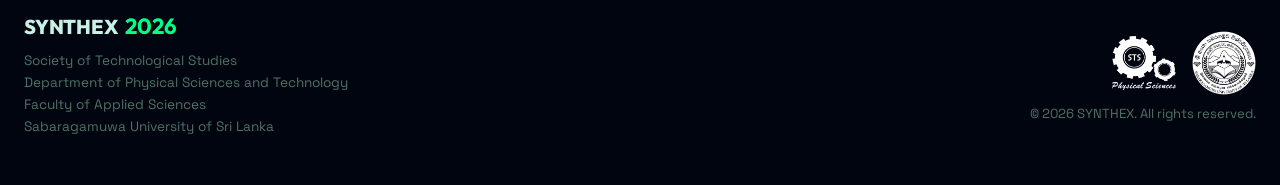
==== commit 6e090b96: "Batch Updated" ====
--- a/index.html
+++ b/index.html
@@ -3,7 +3,7 @@
 <head>
   <meta charset="UTF-8">
   <meta name="viewport" content="width=device-width, initial-scale=1.0">
-  <title>SYNTHEX 2026 | Research Pitch Competition</title>
+  <title>SYNTHEX 2026 | Pitch Competition</title>
   <meta name="description" content="SYNTHEX 2026 Pitch Competition - Submit your innovative research ideas and transform vision into reality.">
   
   <!-- Favicon -->
